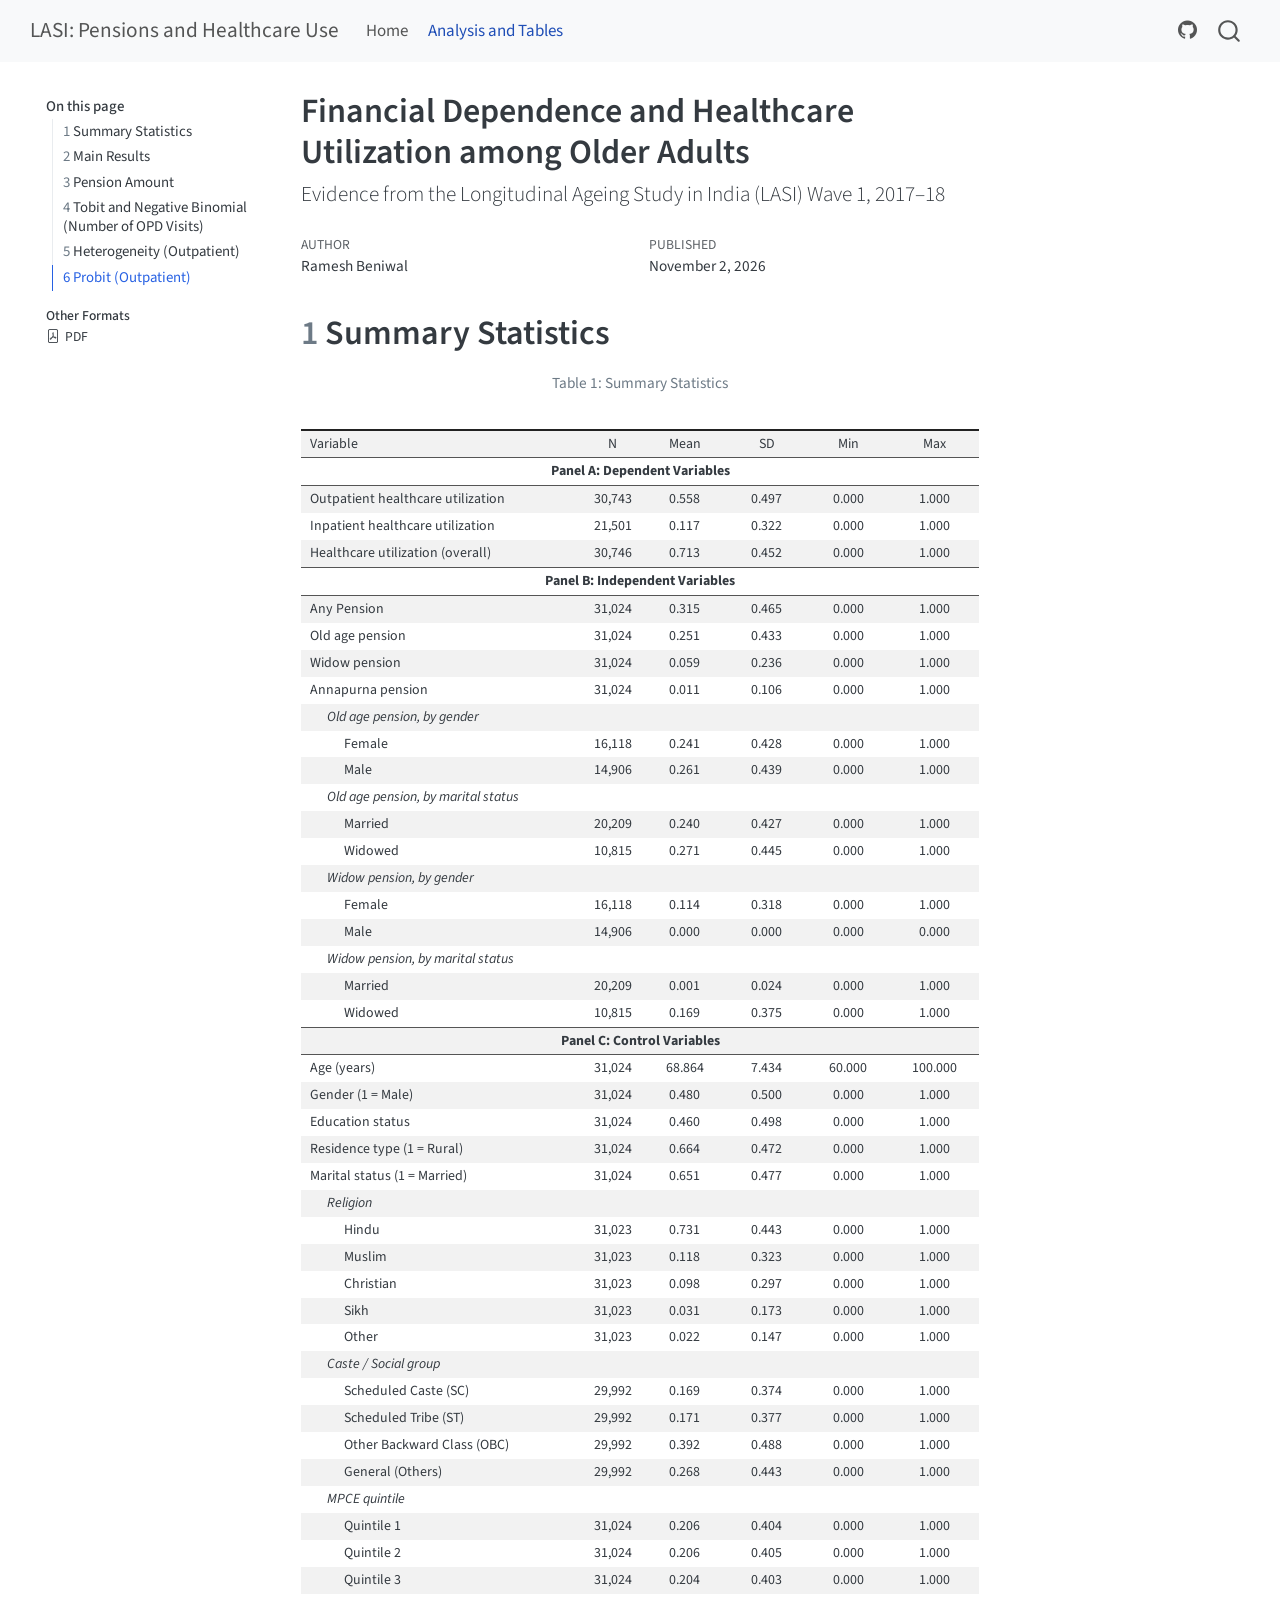
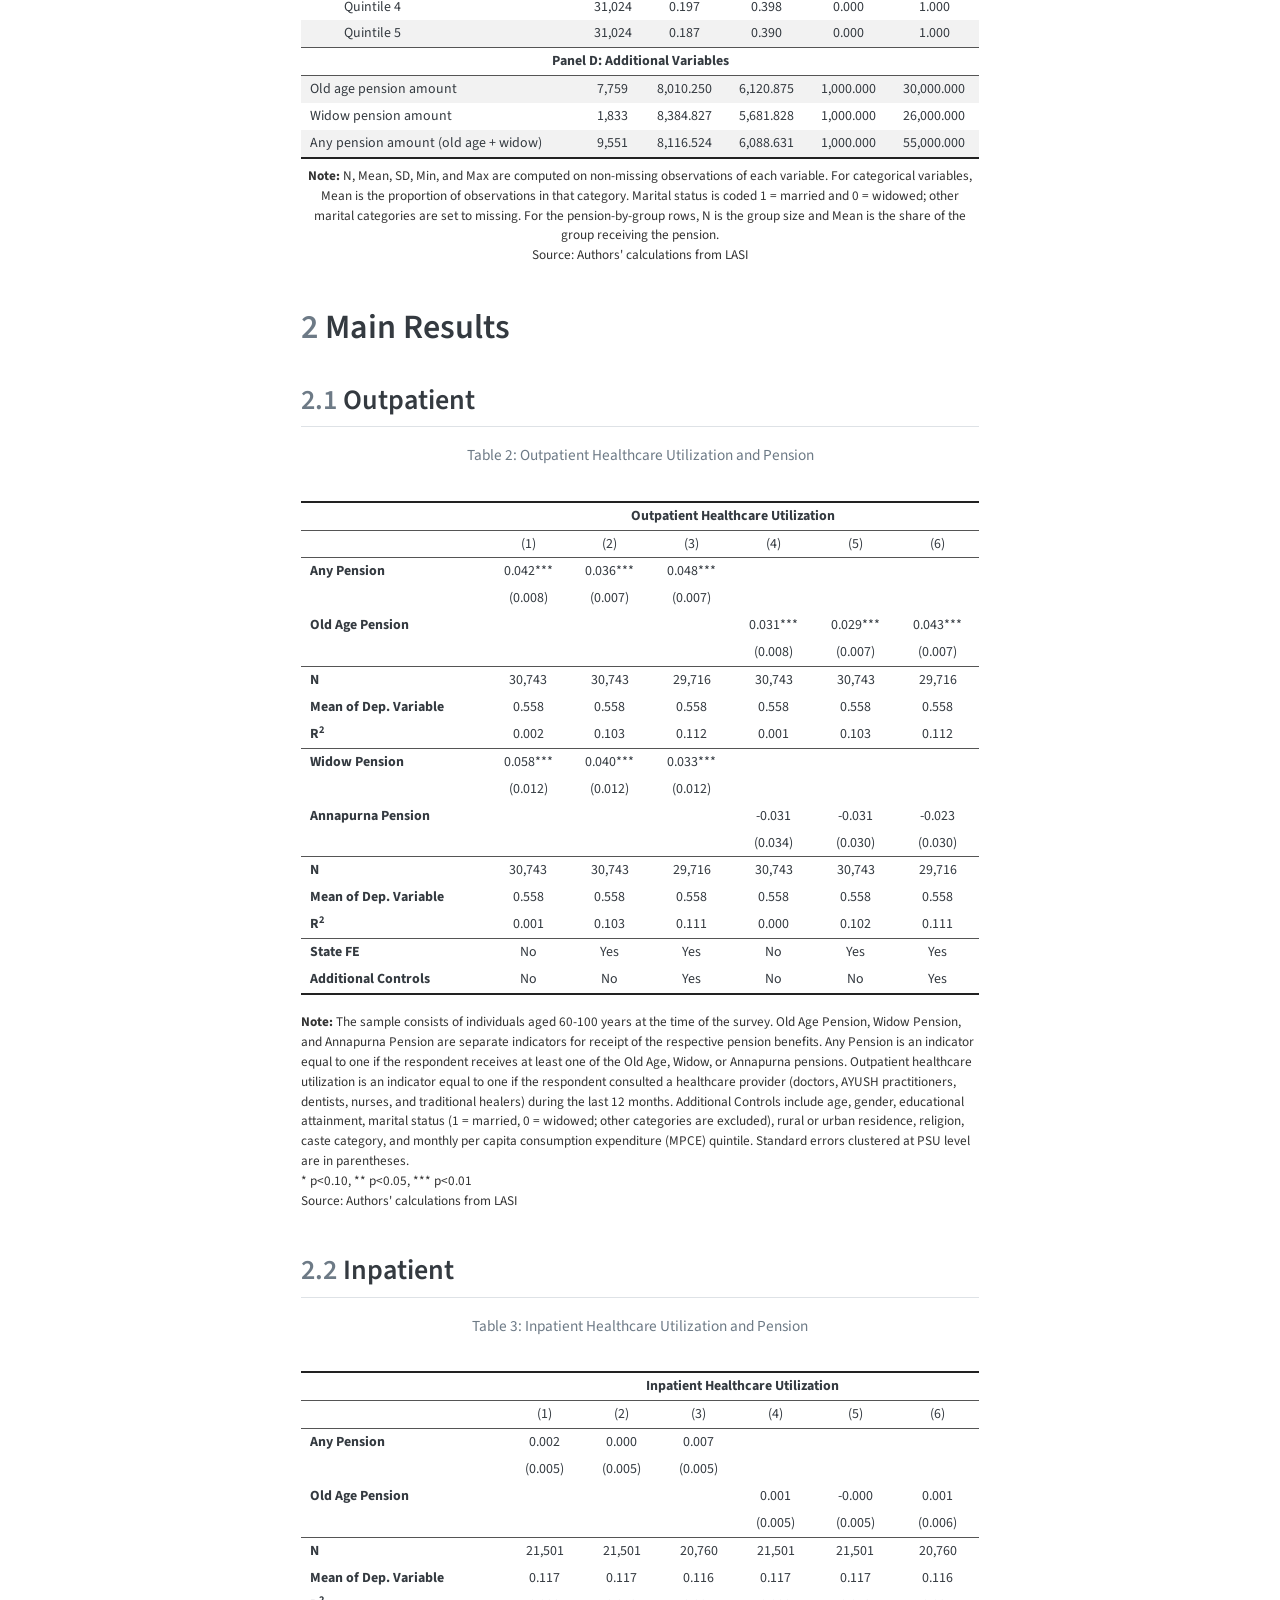
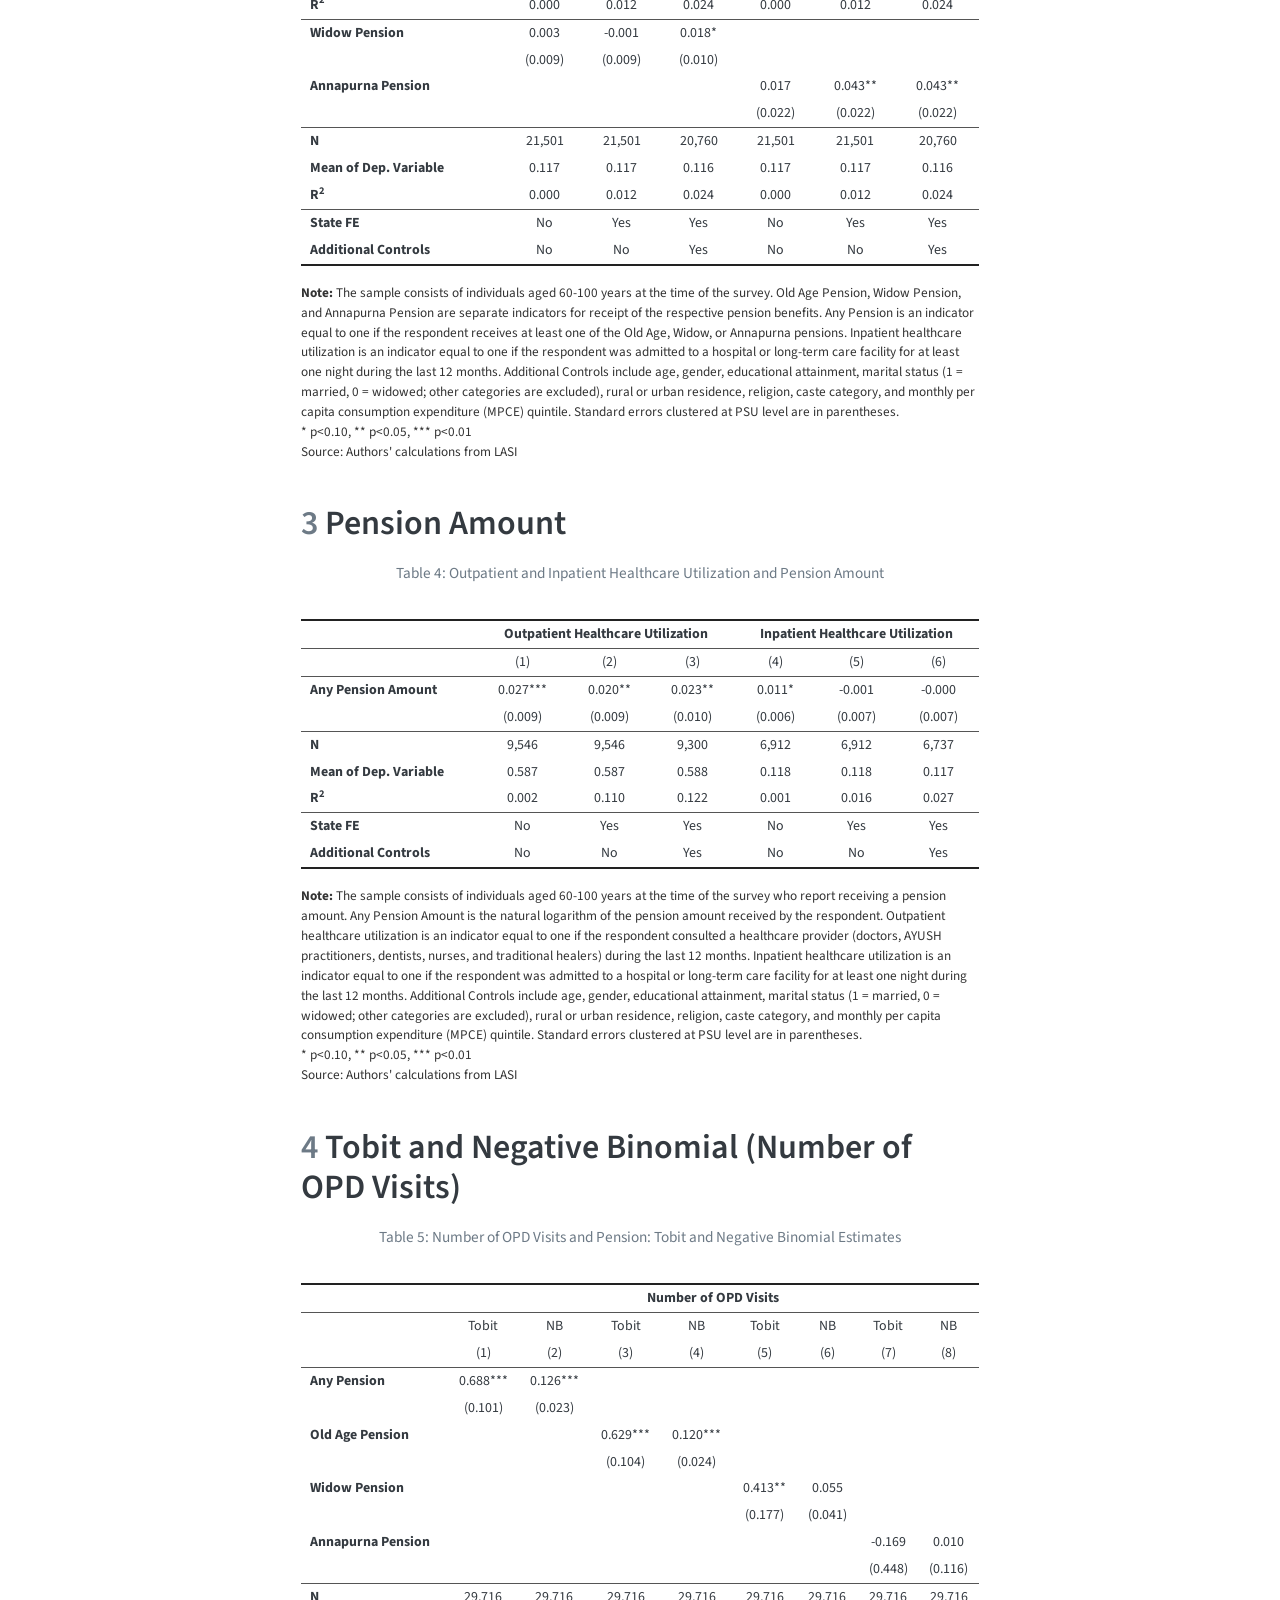
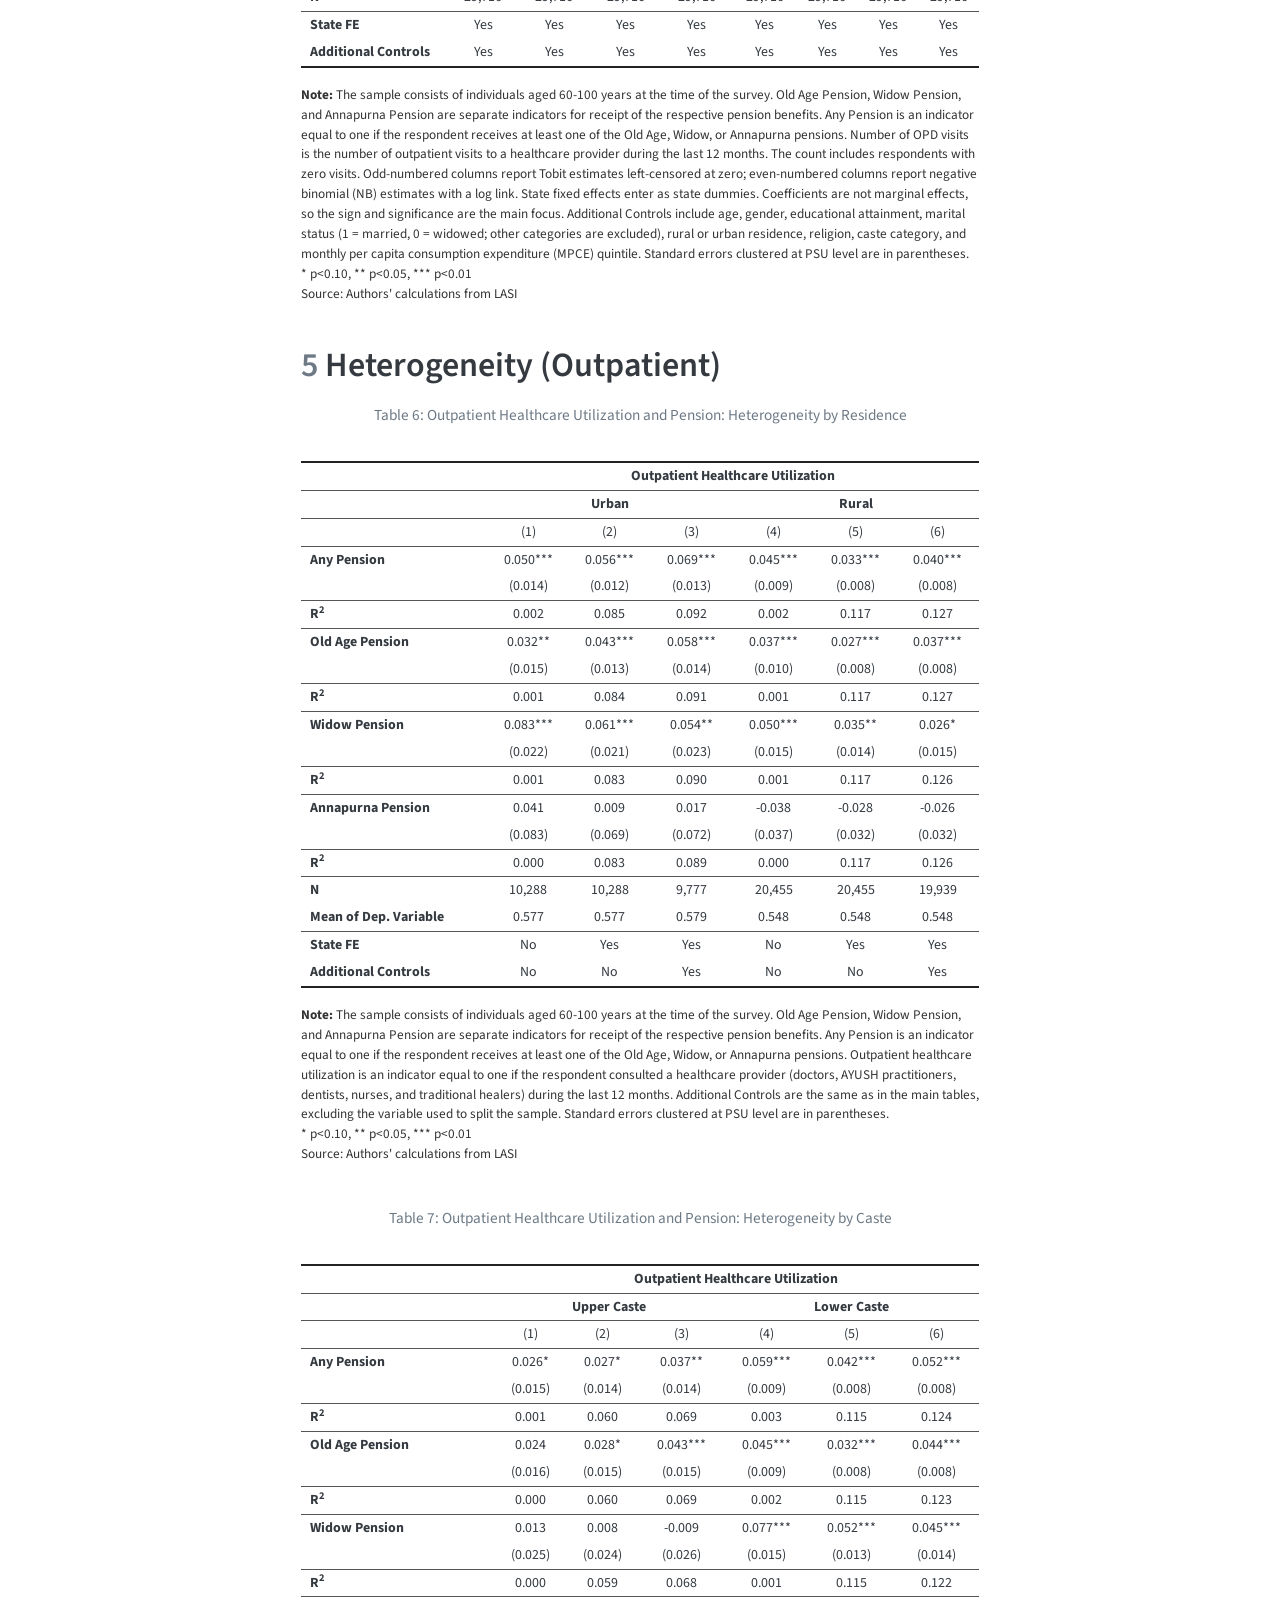
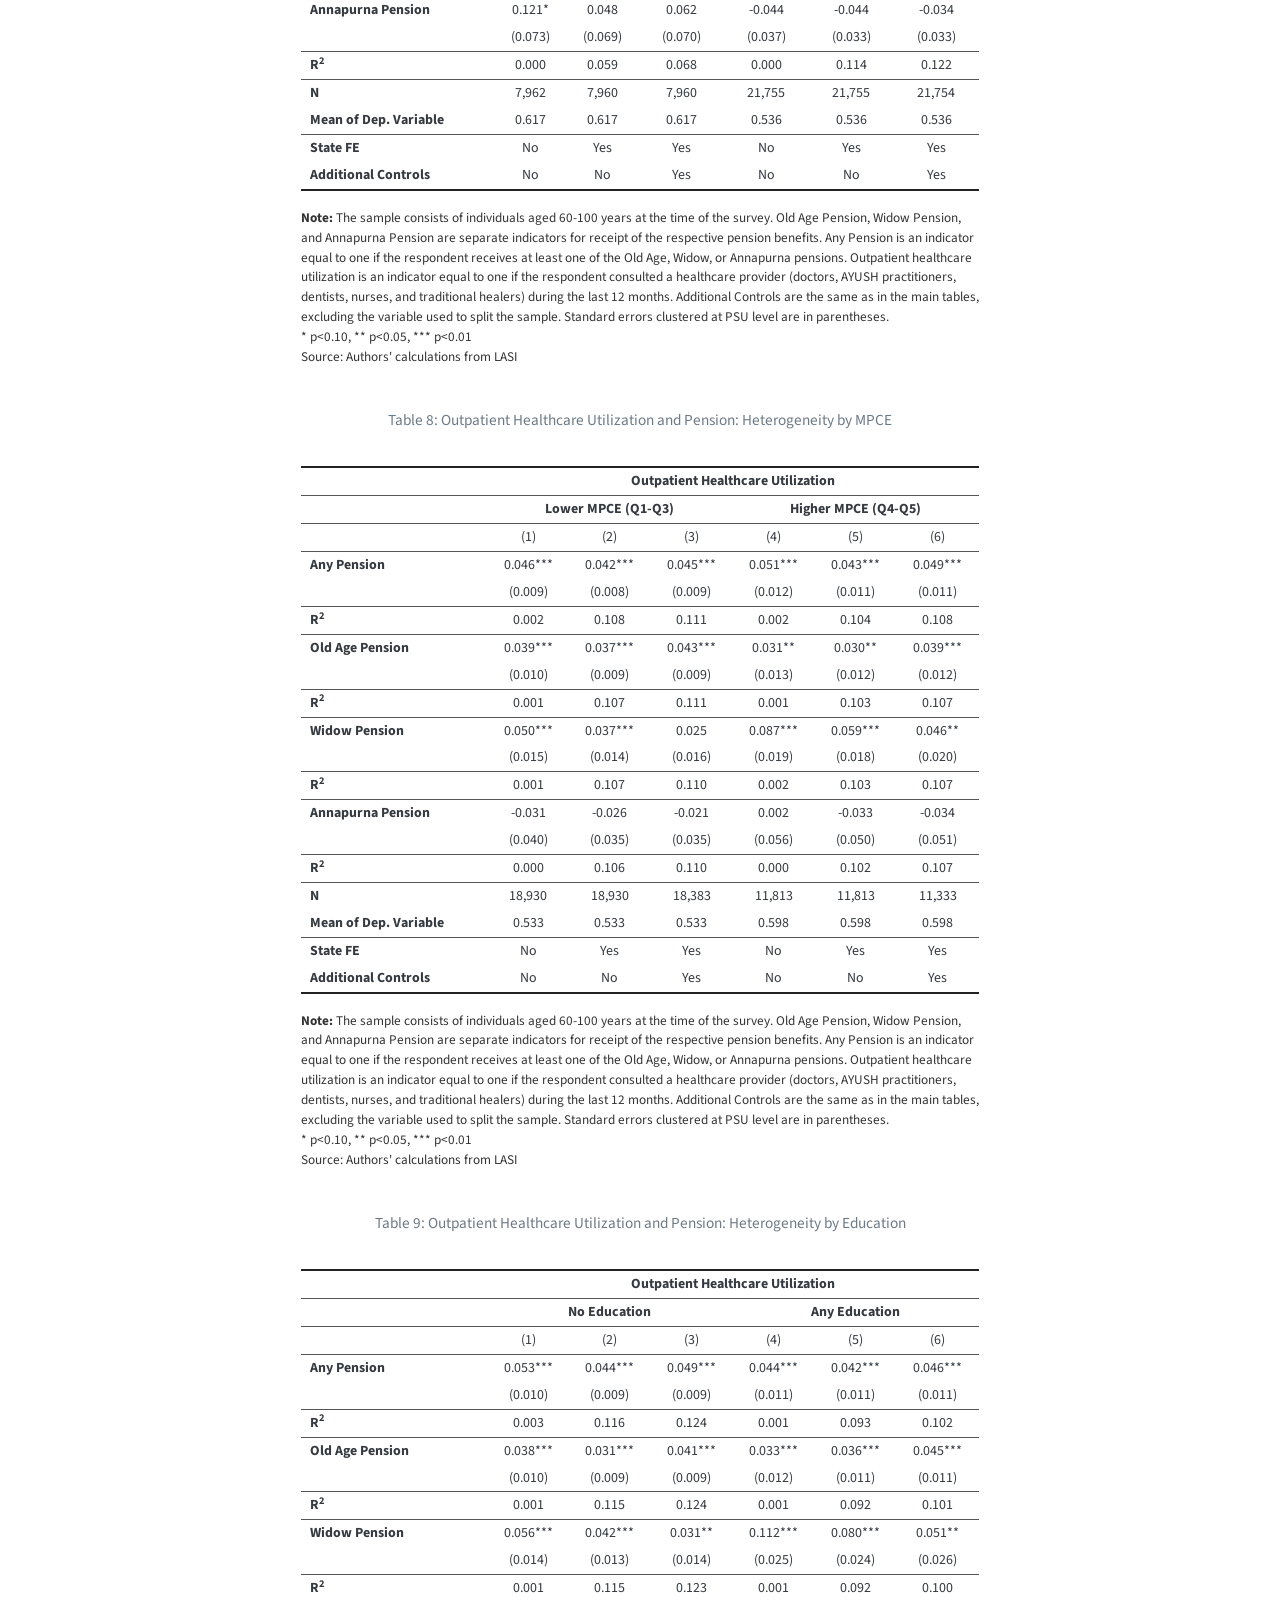
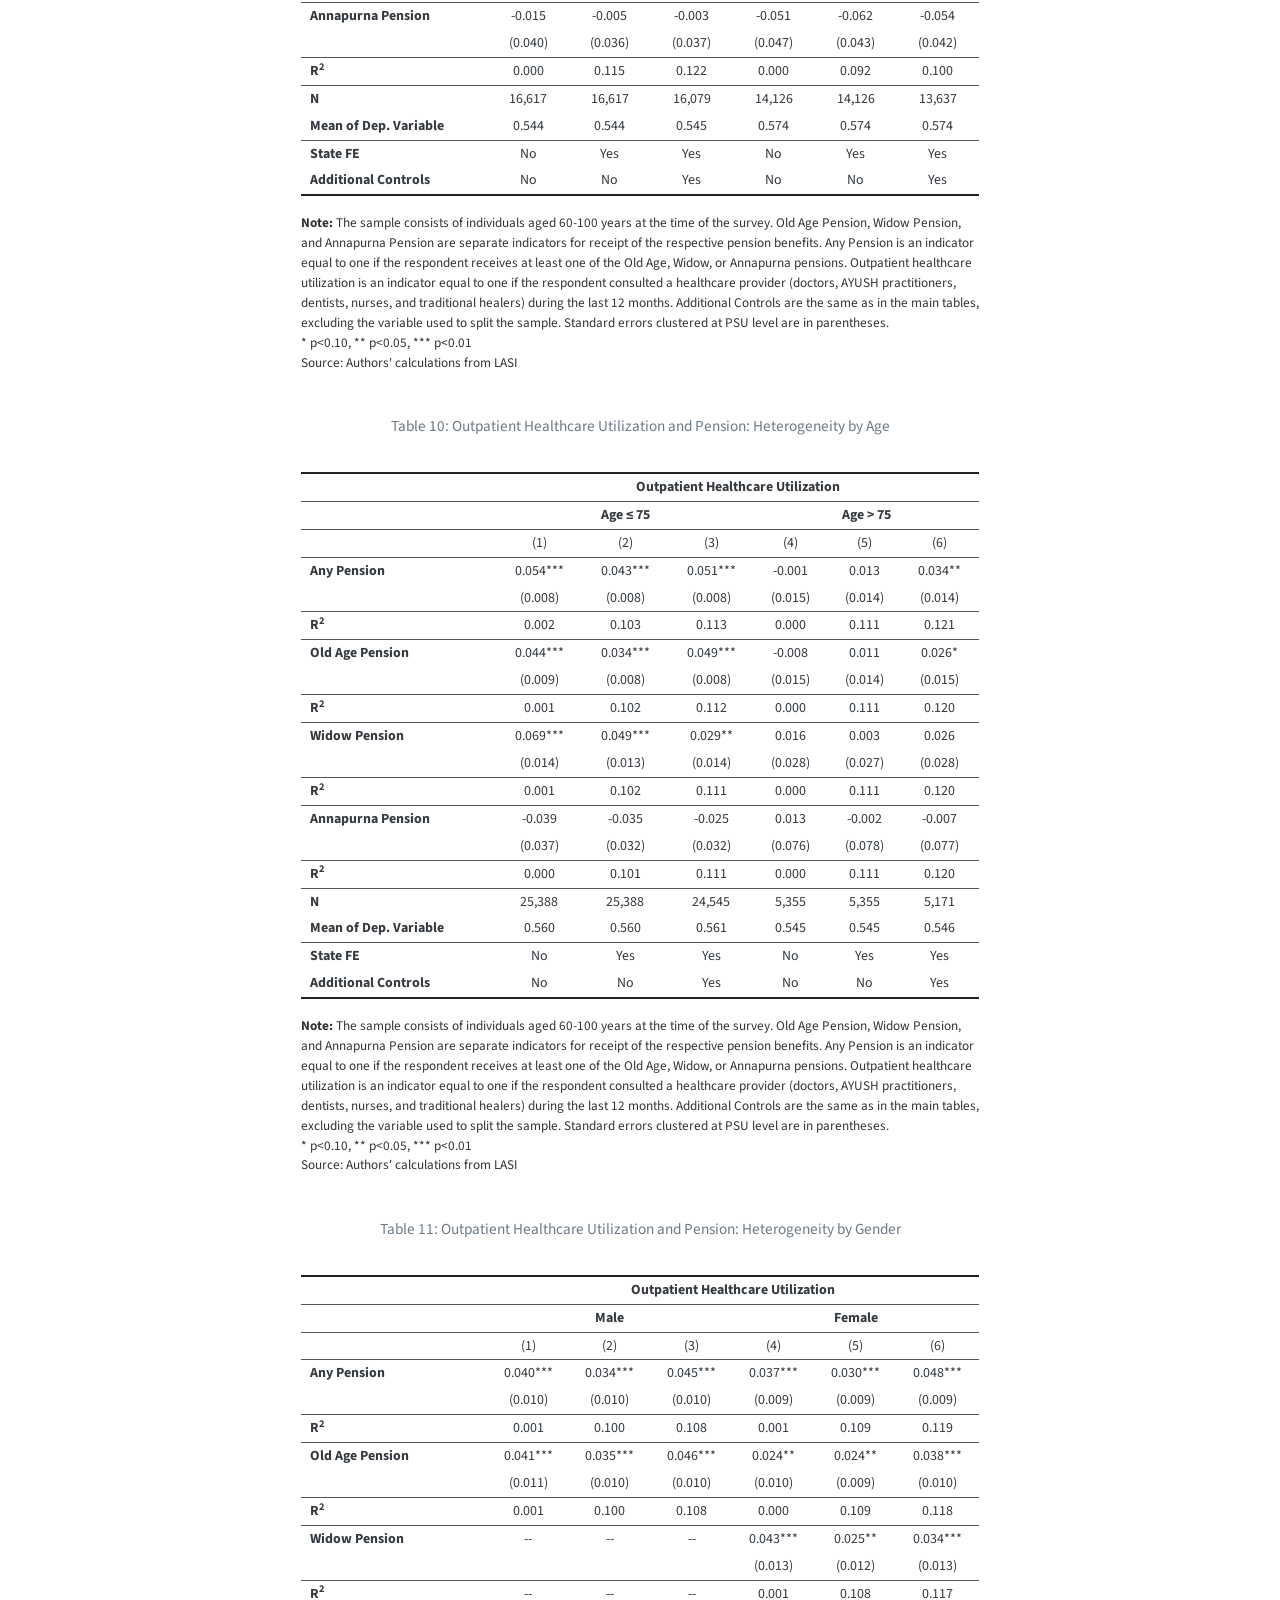
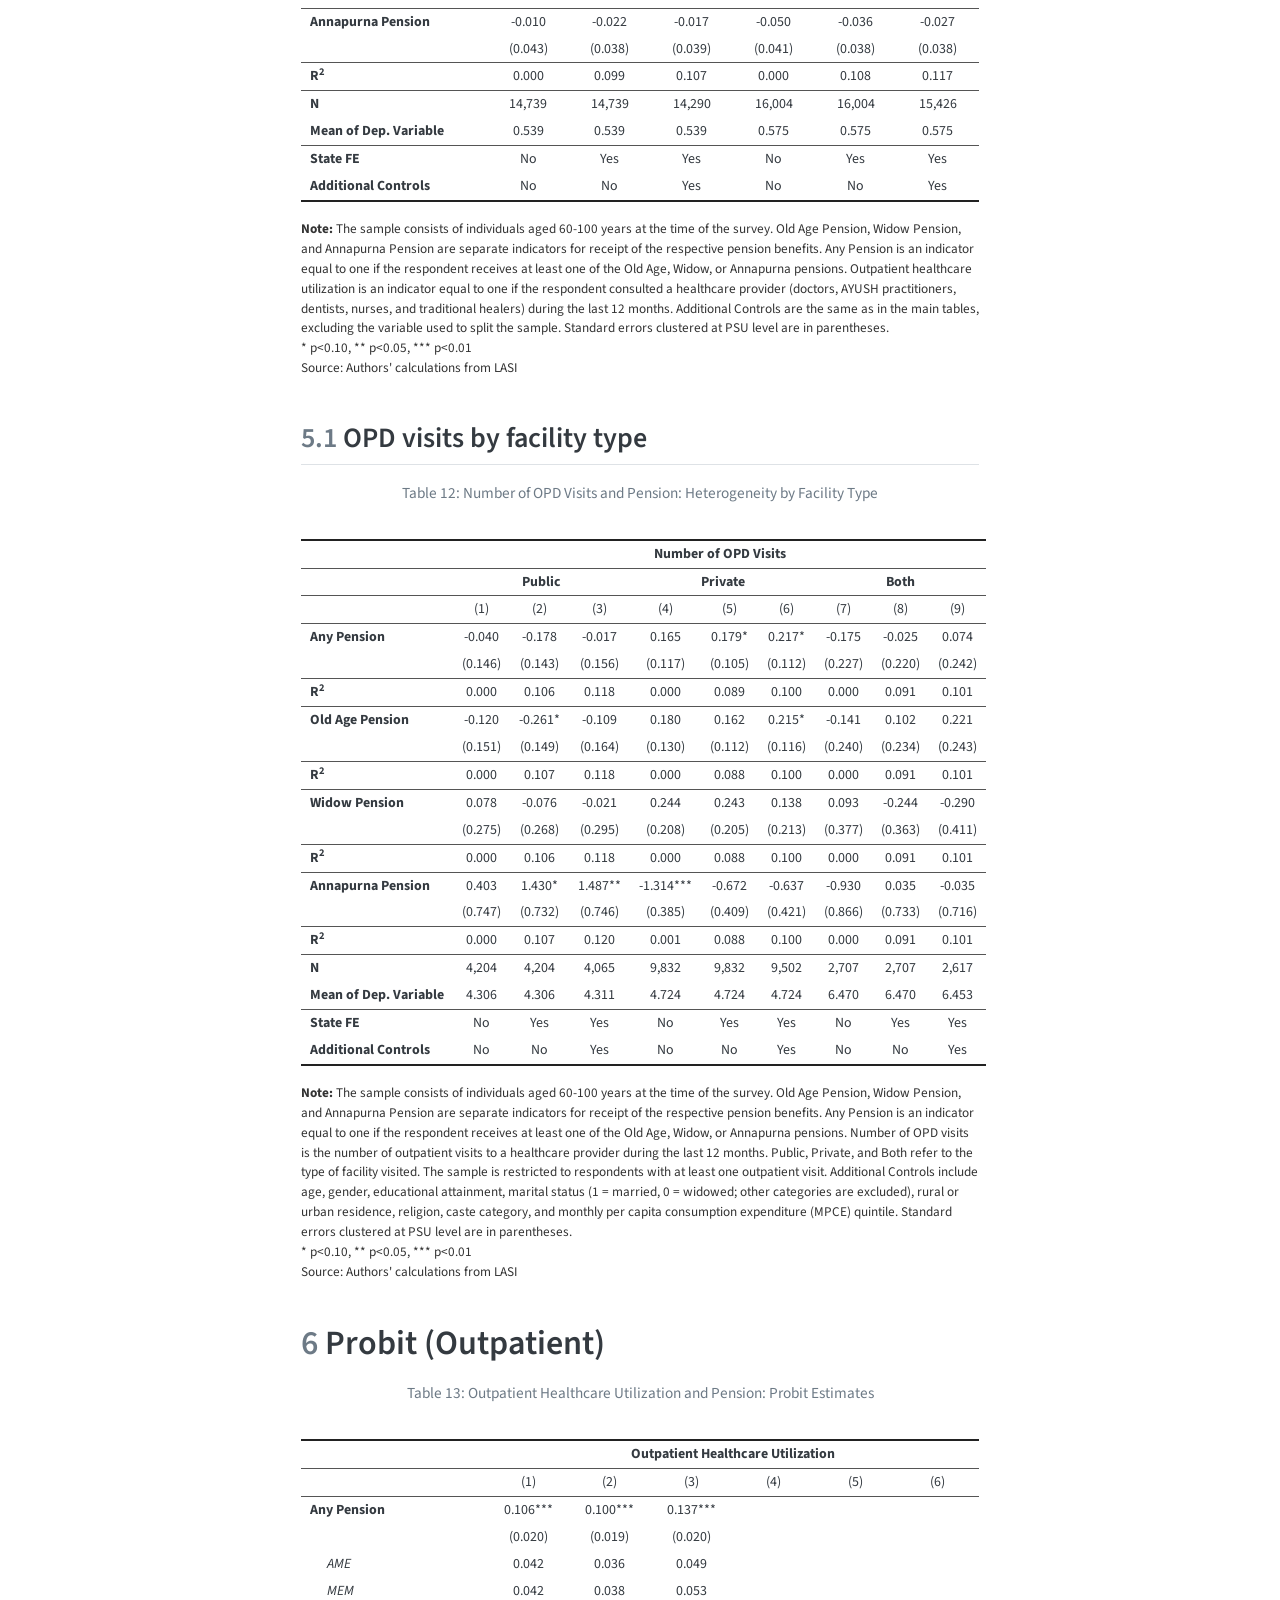
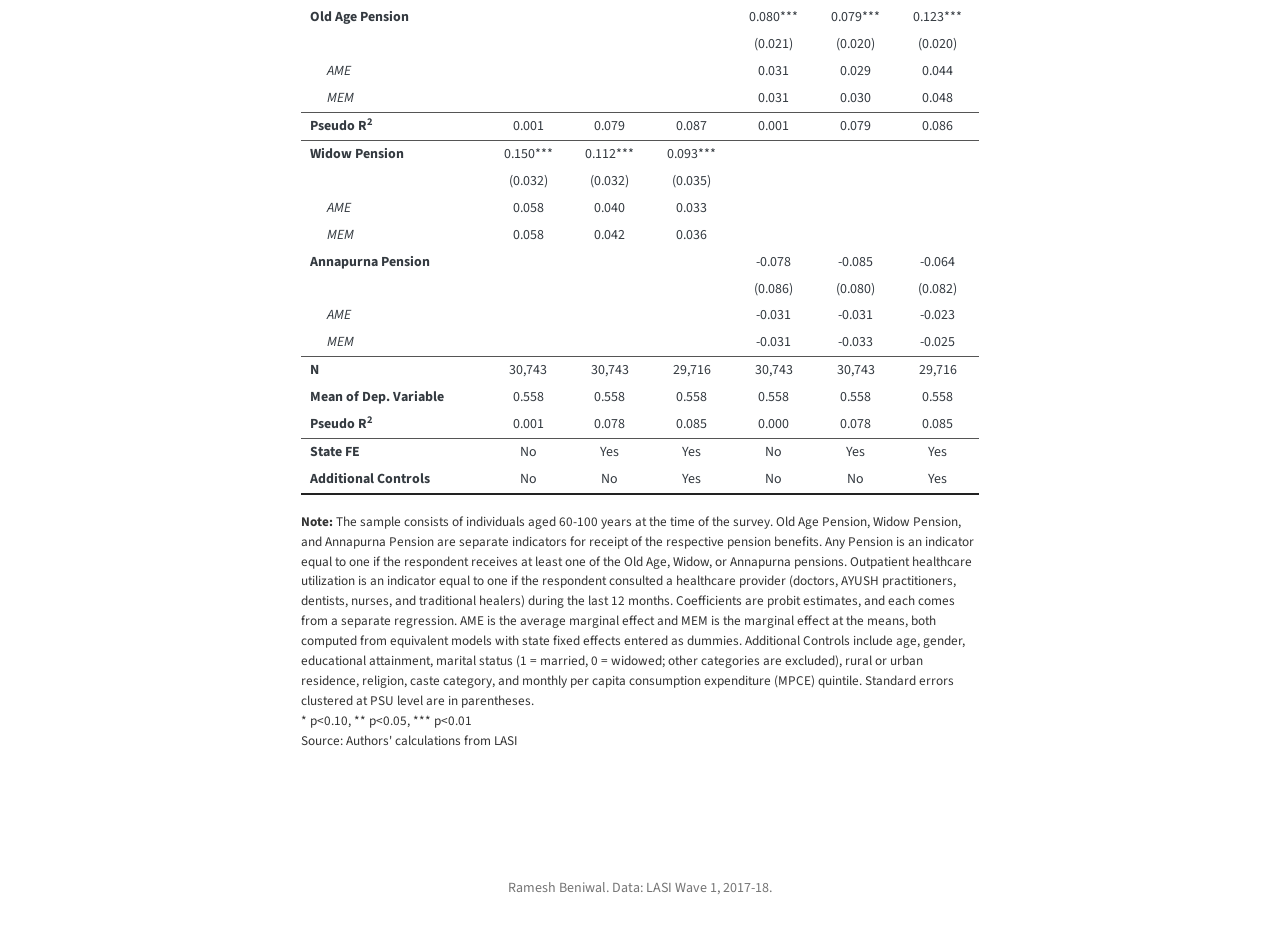
==== docs/LASI_analysis.html @ f2f9013a "new" ====
<!DOCTYPE html>
<html xmlns="http://www.w3.org/1999/xhtml" lang="en" xml:lang="en"><head>

<meta charset="utf-8">
<meta name="generator" content="quarto-1.10.18">

<meta name="viewport" content="width=device-width, initial-scale=1.0, user-scalable=yes">

<meta name="author" content="Ramesh Beniwal">
<meta name="dcterms.date" content="2026-11-02">

<title>Financial Dependence and Healthcare Utilization among Older Adults – LASI: Pensions and Healthcare Use</title>
<style>
/* Default styles provided by pandoc.
** See https://pandoc.org/MANUAL.html#variables-for-html for config info.
*/
span.smallcaps{font-variant: small-caps;}
div.columns{display: flex; gap: 1.5em;}
div.column{flex: auto;}
@media screen {
div.columns{gap: min(4vw, 1.5em);}
div.column{overflow-x: auto;}
}
div.hanging-indent{margin-left: 1.5em; text-indent: -1.5em;}
ul.task-list{list-style: none;}
ul.task-list li input[type="checkbox"] {
  width: 0.8em;
  margin: 0 0.8em 0.2em -1em; /* quarto-specific, see https://github.com/quarto-dev/quarto-cli/issues/4556 */ 
  vertical-align: middle;
}
</style>


<script src="site_libs/quarto-nav/quarto-nav.js"></script>
<script src="site_libs/quarto-nav/headroom.min.js"></script>
<script src="site_libs/clipboard/clipboard.min.js"></script>
<script src="site_libs/quarto-search/autocomplete.umd.js"></script>
<script src="site_libs/quarto-search/fuse.min.js"></script>
<script src="site_libs/quarto-search/quarto-search.js"></script>
<meta name="quarto:offset" content="./">
<script src="site_libs/quarto-html/quarto.js" type="module"></script>
<script src="site_libs/quarto-html/tabsets/tabsets.js" type="module"></script>
<script src="site_libs/quarto-html/popper.min.js"></script>
<script src="site_libs/quarto-html/tippy.umd.min.js"></script>
<script src="site_libs/quarto-html/anchor.min.js"></script>
<link href="site_libs/quarto-html/tippy.css" rel="stylesheet">
<link href="site_libs/quarto-html/quarto-syntax-highlighting-64a204ab8560d761af7679ceaba22944.css" rel="stylesheet" id="quarto-text-highlighting-styles">
<script src="site_libs/bootstrap/bootstrap.min.js"></script>
<link href="site_libs/bootstrap/bootstrap-icons.css" rel="stylesheet">
<link href="site_libs/bootstrap/bootstrap-8d0efec32895d350970ee9e4ea451cb8.min.css" rel="stylesheet" append-hash="true" id="quarto-bootstrap" data-mode="light">
<script id="quarto-search-options" type="application/json">{
  "location": "navbar",
  "copy-button": false,
  "collapse-after": 3,
  "panel-placement": "end",
  "type": "overlay",
  "limit": 50,
  "keyboard-shortcut": [
    "f",
    "/",
    "s"
  ],
  "show-item-context": false,
  "language": {
    "search-no-results-text": "No results",
    "search-matching-documents-text": "matching documents",
    "search-copy-link-title": "Copy link to search",
    "search-hide-matches-text": "Hide additional matches",
    "search-more-match-text": "more match in this document",
    "search-more-matches-text": "more matches in this document",
    "search-clear-button-title": "Clear",
    "search-text-placeholder": "",
    "search-detached-cancel-button-title": "Cancel",
    "search-submit-button-title": "Submit",
    "search-label": "Search"
  }
}</script>
<style>html{ scroll-behavior: smooth; }</style>


<link rel="stylesheet" href="styles.css">
</head>

<body class="floating nav-fixed quarto-light">

<div id="quarto-search-results"></div>
  <header id="quarto-header" class="headroom fixed-top">
    <nav class="navbar navbar-expand-lg " data-bs-theme="dark">
      <div class="navbar-container container-fluid">
      <div class="navbar-brand-container mx-auto">
    <a class="navbar-brand" href="./index.html">
    <span class="navbar-title">LASI: Pensions and Healthcare Use</span>
    </a>
  </div>
            <div id="quarto-search" class="" title="Search"></div>
          <button class="navbar-toggler" type="button" data-bs-toggle="collapse" data-bs-target="#navbarCollapse" aria-controls="navbarCollapse" role="menu" aria-expanded="false" aria-label="Toggle navigation" onclick="if (window.quartoToggleHeadroom) { window.quartoToggleHeadroom(); }">
  <span class="navbar-toggler-icon"></span>
</button>
          <div class="collapse navbar-collapse" id="navbarCollapse">
            <ul class="navbar-nav navbar-nav-scroll me-auto">
  <li class="nav-item">
    <a class="nav-link" href="./index.html"> 
<span class="menu-text">Home</span></a>
  </li>  
  <li class="nav-item">
    <a class="nav-link active" href="./LASI_analysis.html" aria-current="page"> 
<span class="menu-text">Analysis and Tables</span></a>
  </li>  
</ul>
            <ul class="navbar-nav navbar-nav-scroll ms-auto">
  <li class="nav-item compact">
    <a class="nav-link" href="https://github.com/YOUR-USERNAME/YOUR-REPOSITORY"> <i class="bi bi-github" role="img">
</i> 
<span class="menu-text"></span></a>
  </li>  
</ul>
          </div> <!-- /navcollapse -->
            <div class="quarto-navbar-tools">
</div>
      </div> <!-- /container-fluid -->
    </nav>
</header>
<!-- content -->
<div id="quarto-content" class="quarto-container page-columns page-rows-contents page-layout-article page-navbar">
<!-- sidebar -->
  <nav id="quarto-sidebar" class="sidebar collapse collapse-horizontal quarto-sidebar-collapse-item sidebar-navigation floating overflow-auto">
    <nav id="TOC" role="doc-toc" class="toc-active">
    <h2 id="toc-title">On this page</h2>
   
  <ul>
  <li><a href="#summary-statistics" id="toc-summary-statistics" class="nav-link active" data-scroll-target="#summary-statistics"><span class="header-section-number">1</span> Summary Statistics</a></li>
  <li><a href="#main-results" id="toc-main-results" class="nav-link" data-scroll-target="#main-results"><span class="header-section-number">2</span> Main Results</a>
  <ul class="collapse">
  <li><a href="#outpatient" id="toc-outpatient" class="nav-link" data-scroll-target="#outpatient"><span class="header-section-number">2.1</span> Outpatient</a></li>
  <li><a href="#inpatient" id="toc-inpatient" class="nav-link" data-scroll-target="#inpatient"><span class="header-section-number">2.2</span> Inpatient</a></li>
  </ul></li>
  <li><a href="#pension-amount" id="toc-pension-amount" class="nav-link" data-scroll-target="#pension-amount"><span class="header-section-number">3</span> Pension Amount</a></li>
  <li><a href="#tobit-and-negative-binomial-number-of-opd-visits" id="toc-tobit-and-negative-binomial-number-of-opd-visits" class="nav-link" data-scroll-target="#tobit-and-negative-binomial-number-of-opd-visits"><span class="header-section-number">4</span> Tobit and Negative Binomial (Number of OPD Visits)</a></li>
  <li><a href="#heterogeneity-outpatient" id="toc-heterogeneity-outpatient" class="nav-link" data-scroll-target="#heterogeneity-outpatient"><span class="header-section-number">5</span> Heterogeneity (Outpatient)</a>
  <ul class="collapse">
  <li><a href="#opd-visits-by-facility-type" id="toc-opd-visits-by-facility-type" class="nav-link" data-scroll-target="#opd-visits-by-facility-type"><span class="header-section-number">5.1</span> OPD visits by facility type</a></li>
  </ul></li>
  <li><a href="#probit-outpatient" id="toc-probit-outpatient" class="nav-link" data-scroll-target="#probit-outpatient"><span class="header-section-number">6</span> Probit (Outpatient)</a></li>
  </ul>
<div class="quarto-alternate-formats"><h2>Other Formats</h2><ul><li><a href="LASI_analysis.pdf"><i class="bi bi-file-pdf"></i>PDF</a></li></ul></div></nav>
</nav>
<div id="quarto-sidebar-glass" class="quarto-sidebar-collapse-item" data-bs-toggle="collapse" data-bs-target=".quarto-sidebar-collapse-item"></div>
<!-- margin-sidebar -->
    <div id="quarto-margin-sidebar" class="sidebar margin-sidebar zindex-bottom">
    </div>
<!-- main -->
<main class="content" id="quarto-document-content">

<header id="title-block-header" class="quarto-title-block default">
<div class="quarto-title">
<h1 class="title">Financial Dependence and Healthcare Utilization among Older Adults</h1>
<p class="subtitle lead">Evidence from the Longitudinal Ageing Study in India (LASI) Wave 1, 2017–18</p>
</div>



<div class="quarto-title-meta">

    <div>
    <div class="quarto-title-meta-heading">Author</div>
    <div class="quarto-title-meta-contents">
             <p>Ramesh Beniwal </p>
          </div>
  </div>
    
    <div>
    <div class="quarto-title-meta-heading">Published</div>
    <div class="quarto-title-meta-contents">
      <p class="date">November 2, 2026</p>
    </div>
  </div>
  
    
  </div>
  


</header>


<section id="summary-statistics" class="level1" data-number="1">
<h1 data-number="1"><span class="header-section-number">1</span> Summary Statistics</h1>
<div id="tbl-summary" class="cell quarto-float quarto-figure quarto-figure-center anchored">
<figure class="quarto-float quarto-float-tbl figure">
<figcaption class="quarto-float-caption-top quarto-float-caption quarto-float-tbl" id="tbl-summary-caption-0ceaefa1-69ba-4598-a22c-09a6ac19f8ca">
Table&nbsp;1: Summary Statistics
</figcaption>
<div aria-describedby="tbl-summary-caption-0ceaefa1-69ba-4598-a22c-09a6ac19f8ca">
<table id="tab:summarystats" class="lasi-table cell caption-top table table-sm table-striped small">
<tbody>
<tr class="odd">
<td class="row-label">Variable</td>
<td>N</td>
<td>Mean</td>
<td>SD</td>
<td>Min</td>
<td>Max</td>
</tr>
<tr class="rule-above even">
<td colspan="6"><strong>Panel A: Dependent Variables</strong></td>
</tr>
<tr class="rule-above odd">
<td class="row-label">Outpatient healthcare utilization</td>
<td>30,743</td>
<td>0.558</td>
<td>0.497</td>
<td>0.000</td>
<td>1.000</td>
</tr>
<tr class="even">
<td class="row-label">Inpatient healthcare utilization</td>
<td>21,501</td>
<td>0.117</td>
<td>0.322</td>
<td>0.000</td>
<td>1.000</td>
</tr>
<tr class="odd">
<td class="row-label">Healthcare utilization (overall)</td>
<td>30,746</td>
<td>0.713</td>
<td>0.452</td>
<td>0.000</td>
<td>1.000</td>
</tr>
<tr class="rule-above even">
<td colspan="6"><strong>Panel B: Independent Variables</strong></td>
</tr>
<tr class="rule-above odd">
<td class="row-label">Any Pension</td>
<td>31,024</td>
<td>0.315</td>
<td>0.465</td>
<td>0.000</td>
<td>1.000</td>
</tr>
<tr class="even">
<td class="row-label">Old age pension</td>
<td>31,024</td>
<td>0.251</td>
<td>0.433</td>
<td>0.000</td>
<td>1.000</td>
</tr>
<tr class="odd">
<td class="row-label">Widow pension</td>
<td>31,024</td>
<td>0.059</td>
<td>0.236</td>
<td>0.000</td>
<td>1.000</td>
</tr>
<tr class="even">
<td class="row-label">Annapurna pension</td>
<td>31,024</td>
<td>0.011</td>
<td>0.106</td>
<td>0.000</td>
<td>1.000</td>
</tr>
<tr class="odd">
<td class="row-label"><em>  Old age pension, by gender</em></td>
<td></td>
<td></td>
<td></td>
<td></td>
<td></td>
</tr>
<tr class="even">
<td class="row-label">    Female</td>
<td>16,118</td>
<td>0.241</td>
<td>0.428</td>
<td>0.000</td>
<td>1.000</td>
</tr>
<tr class="odd">
<td class="row-label">    Male</td>
<td>14,906</td>
<td>0.261</td>
<td>0.439</td>
<td>0.000</td>
<td>1.000</td>
</tr>
<tr class="even">
<td class="row-label"><em>  Old age pension, by marital status</em></td>
<td></td>
<td></td>
<td></td>
<td></td>
<td></td>
</tr>
<tr class="odd">
<td class="row-label">    Married</td>
<td>20,209</td>
<td>0.240</td>
<td>0.427</td>
<td>0.000</td>
<td>1.000</td>
</tr>
<tr class="even">
<td class="row-label">    Widowed</td>
<td>10,815</td>
<td>0.271</td>
<td>0.445</td>
<td>0.000</td>
<td>1.000</td>
</tr>
<tr class="odd">
<td class="row-label"><em>  Widow pension, by gender</em></td>
<td></td>
<td></td>
<td></td>
<td></td>
<td></td>
</tr>
<tr class="even">
<td class="row-label">    Female</td>
<td>16,118</td>
<td>0.114</td>
<td>0.318</td>
<td>0.000</td>
<td>1.000</td>
</tr>
<tr class="odd">
<td class="row-label">    Male</td>
<td>14,906</td>
<td>0.000</td>
<td>0.000</td>
<td>0.000</td>
<td>0.000</td>
</tr>
<tr class="even">
<td class="row-label"><em>  Widow pension, by marital status</em></td>
<td></td>
<td></td>
<td></td>
<td></td>
<td></td>
</tr>
<tr class="odd">
<td class="row-label">    Married</td>
<td>20,209</td>
<td>0.001</td>
<td>0.024</td>
<td>0.000</td>
<td>1.000</td>
</tr>
<tr class="even">
<td class="row-label">    Widowed</td>
<td>10,815</td>
<td>0.169</td>
<td>0.375</td>
<td>0.000</td>
<td>1.000</td>
</tr>
<tr class="rule-above odd">
<td colspan="6"><strong>Panel C: Control Variables</strong></td>
</tr>
<tr class="rule-above even">
<td class="row-label">Age (years)</td>
<td>31,024</td>
<td>68.864</td>
<td>7.434</td>
<td>60.000</td>
<td>100.000</td>
</tr>
<tr class="odd">
<td class="row-label">Gender (1 = Male)</td>
<td>31,024</td>
<td>0.480</td>
<td>0.500</td>
<td>0.000</td>
<td>1.000</td>
</tr>
<tr class="even">
<td class="row-label">Education status</td>
<td>31,024</td>
<td>0.460</td>
<td>0.498</td>
<td>0.000</td>
<td>1.000</td>
</tr>
<tr class="odd">
<td class="row-label">Residence type (1 = Rural)</td>
<td>31,024</td>
<td>0.664</td>
<td>0.472</td>
<td>0.000</td>
<td>1.000</td>
</tr>
<tr class="even">
<td class="row-label">Marital status (1 = Married)</td>
<td>31,024</td>
<td>0.651</td>
<td>0.477</td>
<td>0.000</td>
<td>1.000</td>
</tr>
<tr class="odd">
<td class="row-label"><em>  Religion</em></td>
<td></td>
<td></td>
<td></td>
<td></td>
<td></td>
</tr>
<tr class="even">
<td class="row-label">    Hindu</td>
<td>31,023</td>
<td>0.731</td>
<td>0.443</td>
<td>0.000</td>
<td>1.000</td>
</tr>
<tr class="odd">
<td class="row-label">    Muslim</td>
<td>31,023</td>
<td>0.118</td>
<td>0.323</td>
<td>0.000</td>
<td>1.000</td>
</tr>
<tr class="even">
<td class="row-label">    Christian</td>
<td>31,023</td>
<td>0.098</td>
<td>0.297</td>
<td>0.000</td>
<td>1.000</td>
</tr>
<tr class="odd">
<td class="row-label">    Sikh</td>
<td>31,023</td>
<td>0.031</td>
<td>0.173</td>
<td>0.000</td>
<td>1.000</td>
</tr>
<tr class="even">
<td class="row-label">    Other</td>
<td>31,023</td>
<td>0.022</td>
<td>0.147</td>
<td>0.000</td>
<td>1.000</td>
</tr>
<tr class="odd">
<td class="row-label"><em>  Caste / Social group</em></td>
<td></td>
<td></td>
<td></td>
<td></td>
<td></td>
</tr>
<tr class="even">
<td class="row-label">    Scheduled Caste (SC)</td>
<td>29,992</td>
<td>0.169</td>
<td>0.374</td>
<td>0.000</td>
<td>1.000</td>
</tr>
<tr class="odd">
<td class="row-label">    Scheduled Tribe (ST)</td>
<td>29,992</td>
<td>0.171</td>
<td>0.377</td>
<td>0.000</td>
<td>1.000</td>
</tr>
<tr class="even">
<td class="row-label">    Other Backward Class (OBC)</td>
<td>29,992</td>
<td>0.392</td>
<td>0.488</td>
<td>0.000</td>
<td>1.000</td>
</tr>
<tr class="odd">
<td class="row-label">    General (Others)</td>
<td>29,992</td>
<td>0.268</td>
<td>0.443</td>
<td>0.000</td>
<td>1.000</td>
</tr>
<tr class="even">
<td class="row-label"><em>  MPCE quintile</em></td>
<td></td>
<td></td>
<td></td>
<td></td>
<td></td>
</tr>
<tr class="odd">
<td class="row-label">    Quintile 1</td>
<td>31,024</td>
<td>0.206</td>
<td>0.404</td>
<td>0.000</td>
<td>1.000</td>
</tr>
<tr class="even">
<td class="row-label">    Quintile 2</td>
<td>31,024</td>
<td>0.206</td>
<td>0.405</td>
<td>0.000</td>
<td>1.000</td>
</tr>
<tr class="odd">
<td class="row-label">    Quintile 3</td>
<td>31,024</td>
<td>0.204</td>
<td>0.403</td>
<td>0.000</td>
<td>1.000</td>
</tr>
<tr class="even">
<td class="row-label">    Quintile 4</td>
<td>31,024</td>
<td>0.197</td>
<td>0.398</td>
<td>0.000</td>
<td>1.000</td>
</tr>
<tr class="odd">
<td class="row-label">    Quintile 5</td>
<td>31,024</td>
<td>0.187</td>
<td>0.390</td>
<td>0.000</td>
<td>1.000</td>
</tr>
<tr class="rule-above even">
<td colspan="6"><strong>Panel D: Additional Variables</strong></td>
</tr>
<tr class="rule-above odd">
<td class="row-label">Old age pension amount</td>
<td>7,759</td>
<td>8,010.250</td>
<td>6,120.875</td>
<td>1,000.000</td>
<td>30,000.000</td>
</tr>
<tr class="even">
<td class="row-label">Widow pension amount</td>
<td>1,833</td>
<td>8,384.827</td>
<td>5,681.828</td>
<td>1,000.000</td>
<td>26,000.000</td>
</tr>
<tr class="odd">
<td class="row-label">Any pension amount (old age + widow)</td>
<td>9,551</td>
<td>8,116.524</td>
<td>6,088.631</td>
<td>1,000.000</td>
<td>55,000.000</td>
</tr>
</tbody>
</table>
<div class="table-note"><b>Note:</b> N, Mean, SD, Min, and Max are computed on non-missing observations of each variable. For categorical variables, Mean is the proportion of observations in that category. Marital status is coded 1 = married and 0 = widowed; other marital categories are set to missing. For the pension-by-group rows, N is the group size and Mean is the share of the group receiving the pension.<br>Source: Authors' calculations from LASI</div>
</div>
</figure>
</div>
</section>
<section id="main-results" class="level1" data-number="2">
<h1 data-number="2"><span class="header-section-number">2</span> Main Results</h1>
<section id="outpatient" class="level2" data-number="2.1">
<h2 data-number="2.1" class="anchored" data-anchor-id="outpatient"><span class="header-section-number">2.1</span> Outpatient</h2>
<div id="tab:outpatient" class="lasi-table quarto-float quarto-figure quarto-figure-center anchored" data-quarto-postprocess="true">
<figure class="quarto-float quarto-float-tbl figure">
<figcaption class="quarto-float-caption-top quarto-float-caption quarto-float-tbl" id="tab:outpatient-caption-0ceaefa1-69ba-4598-a22c-09a6ac19f8ca">
Table&nbsp;2: Outpatient Healthcare Utilization and Pension
</figcaption>
<div aria-describedby="tab:outpatient-caption-0ceaefa1-69ba-4598-a22c-09a6ac19f8ca">
<table id="tab:outpatient" class="lasi-table caption-top table">
<tbody>
<tr class="odd">
<td class="row-label"></td>
<td colspan="6"><strong>Outpatient Healthcare Utilization</strong></td>
</tr>
<tr class="rule-above even">
<td class="row-label"></td>
<td>(1)</td>
<td>(2)</td>
<td>(3)</td>
<td>(4)</td>
<td>(5)</td>
<td>(6)</td>
</tr>
<tr class="rule-above odd">
<td class="row-label"><strong>Any Pension</strong></td>
<td>0.042***</td>
<td>0.036***</td>
<td>0.048***</td>
<td></td>
<td></td>
<td></td>
</tr>
<tr class="even">
<td class="row-label"></td>
<td>(0.008)</td>
<td>(0.007)</td>
<td>(0.007)</td>
<td></td>
<td></td>
<td></td>
</tr>
<tr class="odd">
<td class="row-label"><strong>Old Age Pension</strong></td>
<td></td>
<td></td>
<td></td>
<td>0.031***</td>
<td>0.029***</td>
<td>0.043***</td>
</tr>
<tr class="even">
<td class="row-label"></td>
<td></td>
<td></td>
<td></td>
<td>(0.008)</td>
<td>(0.007)</td>
<td>(0.007)</td>
</tr>
<tr class="rule-above odd">
<td class="row-label"><strong>N</strong></td>
<td>30,743</td>
<td>30,743</td>
<td>29,716</td>
<td>30,743</td>
<td>30,743</td>
<td>29,716</td>
</tr>
<tr class="even">
<td class="row-label"><strong>Mean of Dep. Variable</strong></td>
<td>0.558</td>
<td>0.558</td>
<td>0.558</td>
<td>0.558</td>
<td>0.558</td>
<td>0.558</td>
</tr>
<tr class="odd">
<td class="row-label"><strong>R<sup>2</sup></strong></td>
<td>0.002</td>
<td>0.103</td>
<td>0.112</td>
<td>0.001</td>
<td>0.103</td>
<td>0.112</td>
</tr>
<tr class="rule-above even">
<td class="row-label"><strong>Widow Pension</strong></td>
<td>0.058***</td>
<td>0.040***</td>
<td>0.033***</td>
<td></td>
<td></td>
<td></td>
</tr>
<tr class="odd">
<td class="row-label"></td>
<td>(0.012)</td>
<td>(0.012)</td>
<td>(0.012)</td>
<td></td>
<td></td>
<td></td>
</tr>
<tr class="even">
<td class="row-label"><strong>Annapurna Pension</strong></td>
<td></td>
<td></td>
<td></td>
<td>-0.031</td>
<td>-0.031</td>
<td>-0.023</td>
</tr>
<tr class="odd">
<td class="row-label"></td>
<td></td>
<td></td>
<td></td>
<td>(0.034)</td>
<td>(0.030)</td>
<td>(0.030)</td>
</tr>
<tr class="rule-above even">
<td class="row-label"><strong>N</strong></td>
<td>30,743</td>
<td>30,743</td>
<td>29,716</td>
<td>30,743</td>
<td>30,743</td>
<td>29,716</td>
</tr>
<tr class="odd">
<td class="row-label"><strong>Mean of Dep. Variable</strong></td>
<td>0.558</td>
<td>0.558</td>
<td>0.558</td>
<td>0.558</td>
<td>0.558</td>
<td>0.558</td>
</tr>
<tr class="even">
<td class="row-label"><strong>R<sup>2</sup></strong></td>
<td>0.001</td>
<td>0.103</td>
<td>0.111</td>
<td>0.000</td>
<td>0.102</td>
<td>0.111</td>
</tr>
<tr class="rule-above odd">
<td class="row-label"><strong>State FE</strong></td>
<td>No</td>
<td>Yes</td>
<td>Yes</td>
<td>No</td>
<td>Yes</td>
<td>Yes</td>
</tr>
<tr class="even">
<td class="row-label"><strong>Additional Controls</strong></td>
<td>No</td>
<td>No</td>
<td>Yes</td>
<td>No</td>
<td>No</td>
<td>Yes</td>
</tr>
</tbody>
</table>
</div>
</figure>
</div>
<div class="table-note"><b>Note:</b> The sample consists of individuals aged 60-100 years at the time of the survey. Old Age Pension, Widow Pension, and Annapurna Pension are separate indicators for receipt of the respective pension benefits. Any Pension is an indicator equal to one if the respondent receives at least one of the Old Age, Widow, or Annapurna pensions. Outpatient healthcare utilization is an indicator equal to one if the respondent consulted a healthcare provider (doctors, AYUSH practitioners, dentists, nurses, and traditional healers) during the last 12 months. Additional Controls include age, gender, educational attainment, marital status (1 = married, 0 = widowed; other categories are excluded), rural or urban residence, religion, caste category, and monthly per capita consumption expenditure (MPCE) quintile. Standard errors clustered at PSU level are in parentheses.<br>* p&lt;0.10, ** p&lt;0.05, *** p&lt;0.01<br>Source: Authors' calculations from LASI</div>
</section>
<section id="inpatient" class="level2" data-number="2.2">
<h2 data-number="2.2" class="anchored" data-anchor-id="inpatient"><span class="header-section-number">2.2</span> Inpatient</h2>
<div id="tab:inpatient" class="lasi-table quarto-float quarto-figure quarto-figure-center anchored" data-quarto-postprocess="true">
<figure class="quarto-float quarto-float-tbl figure">
<figcaption class="quarto-float-caption-top quarto-float-caption quarto-float-tbl" id="tab:inpatient-caption-0ceaefa1-69ba-4598-a22c-09a6ac19f8ca">
Table&nbsp;3: Inpatient Healthcare Utilization and Pension
</figcaption>
<div aria-describedby="tab:inpatient-caption-0ceaefa1-69ba-4598-a22c-09a6ac19f8ca">
<table id="tab:inpatient" class="lasi-table caption-top table">
<tbody>
<tr class="odd">
<td class="row-label"></td>
<td colspan="6"><strong>Inpatient Healthcare Utilization</strong></td>
</tr>
<tr class="rule-above even">
<td class="row-label"></td>
<td>(1)</td>
<td>(2)</td>
<td>(3)</td>
<td>(4)</td>
<td>(5)</td>
<td>(6)</td>
</tr>
<tr class="rule-above odd">
<td class="row-label"><strong>Any Pension</strong></td>
<td>0.002</td>
<td>0.000</td>
<td>0.007</td>
<td></td>
<td></td>
<td></td>
</tr>
<tr class="even">
<td class="row-label"></td>
<td>(0.005)</td>
<td>(0.005)</td>
<td>(0.005)</td>
<td></td>
<td></td>
<td></td>
</tr>
<tr class="odd">
<td class="row-label"><strong>Old Age Pension</strong></td>
<td></td>
<td></td>
<td></td>
<td>0.001</td>
<td>-0.000</td>
<td>0.001</td>
</tr>
<tr class="even">
<td class="row-label"></td>
<td></td>
<td></td>
<td></td>
<td>(0.005)</td>
<td>(0.005)</td>
<td>(0.006)</td>
</tr>
<tr class="rule-above odd">
<td class="row-label"><strong>N</strong></td>
<td>21,501</td>
<td>21,501</td>
<td>20,760</td>
<td>21,501</td>
<td>21,501</td>
<td>20,760</td>
</tr>
<tr class="even">
<td class="row-label"><strong>Mean of Dep. Variable</strong></td>
<td>0.117</td>
<td>0.117</td>
<td>0.116</td>
<td>0.117</td>
<td>0.117</td>
<td>0.116</td>
</tr>
<tr class="odd">
<td class="row-label"><strong>R<sup>2</sup></strong></td>
<td>0.000</td>
<td>0.012</td>
<td>0.024</td>
<td>0.000</td>
<td>0.012</td>
<td>0.024</td>
</tr>
<tr class="rule-above even">
<td class="row-label"><strong>Widow Pension</strong></td>
<td>0.003</td>
<td>-0.001</td>
<td>0.018*</td>
<td></td>
<td></td>
<td></td>
</tr>
<tr class="odd">
<td class="row-label"></td>
<td>(0.009)</td>
<td>(0.009)</td>
<td>(0.010)</td>
<td></td>
<td></td>
<td></td>
</tr>
<tr class="even">
<td class="row-label"><strong>Annapurna Pension</strong></td>
<td></td>
<td></td>
<td></td>
<td>0.017</td>
<td>0.043**</td>
<td>0.043**</td>
</tr>
<tr class="odd">
<td class="row-label"></td>
<td></td>
<td></td>
<td></td>
<td>(0.022)</td>
<td>(0.022)</td>
<td>(0.022)</td>
</tr>
<tr class="rule-above even">
<td class="row-label"><strong>N</strong></td>
<td>21,501</td>
<td>21,501</td>
<td>20,760</td>
<td>21,501</td>
<td>21,501</td>
<td>20,760</td>
</tr>
<tr class="odd">
<td class="row-label"><strong>Mean of Dep. Variable</strong></td>
<td>0.117</td>
<td>0.117</td>
<td>0.116</td>
<td>0.117</td>
<td>0.117</td>
<td>0.116</td>
</tr>
<tr class="even">
<td class="row-label"><strong>R<sup>2</sup></strong></td>
<td>0.000</td>
<td>0.012</td>
<td>0.024</td>
<td>0.000</td>
<td>0.012</td>
<td>0.024</td>
</tr>
<tr class="rule-above odd">
<td class="row-label"><strong>State FE</strong></td>
<td>No</td>
<td>Yes</td>
<td>Yes</td>
<td>No</td>
<td>Yes</td>
<td>Yes</td>
</tr>
<tr class="even">
<td class="row-label"><strong>Additional Controls</strong></td>
<td>No</td>
<td>No</td>
<td>Yes</td>
<td>No</td>
<td>No</td>
<td>Yes</td>
</tr>
</tbody>
</table>
</div>
</figure>
</div>
<div class="table-note"><b>Note:</b> The sample consists of individuals aged 60-100 years at the time of the survey. Old Age Pension, Widow Pension, and Annapurna Pension are separate indicators for receipt of the respective pension benefits. Any Pension is an indicator equal to one if the respondent receives at least one of the Old Age, Widow, or Annapurna pensions. Inpatient healthcare utilization is an indicator equal to one if the respondent was admitted to a hospital or long-term care facility for at least one night during the last 12 months. Additional Controls include age, gender, educational attainment, marital status (1 = married, 0 = widowed; other categories are excluded), rural or urban residence, religion, caste category, and monthly per capita consumption expenditure (MPCE) quintile. Standard errors clustered at PSU level are in parentheses.<br>* p&lt;0.10, ** p&lt;0.05, *** p&lt;0.01<br>Source: Authors' calculations from LASI</div>
</section>
</section>
<section id="pension-amount" class="level1" data-number="3">
<h1 data-number="3"><span class="header-section-number">3</span> Pension Amount</h1>
<div id="tab:pension_amount_out_inp" class="lasi-table quarto-float quarto-figure quarto-figure-center anchored" data-quarto-postprocess="true">
<figure class="quarto-float quarto-float-tbl figure">
<figcaption class="quarto-float-caption-top quarto-float-caption quarto-float-tbl" id="tab:pension_amount_out_inp-caption-0ceaefa1-69ba-4598-a22c-09a6ac19f8ca">
Table&nbsp;4: Outpatient and Inpatient Healthcare Utilization and Pension Amount
</figcaption>
<div aria-describedby="tab:pension_amount_out_inp-caption-0ceaefa1-69ba-4598-a22c-09a6ac19f8ca">
<table id="tab:pension_amount_out_inp" class="lasi-table caption-top table">
<tbody>
<tr class="odd">
<td class="row-label"></td>
<td colspan="3"><strong>Outpatient Healthcare Utilization</strong></td>
<td colspan="3"><strong>Inpatient Healthcare Utilization</strong></td>
</tr>
<tr class="rule-above even">
<td class="row-label"></td>
<td>(1)</td>
<td>(2)</td>
<td>(3)</td>
<td>(4)</td>
<td>(5)</td>
<td>(6)</td>
</tr>
<tr class="rule-above odd">
<td class="row-label"><strong>Any Pension Amount</strong></td>
<td>0.027***</td>
<td>0.020**</td>
<td>0.023**</td>
<td>0.011*</td>
<td>-0.001</td>
<td>-0.000</td>
</tr>
<tr class="even">
<td class="row-label"></td>
<td>(0.009)</td>
<td>(0.009)</td>
<td>(0.010)</td>
<td>(0.006)</td>
<td>(0.007)</td>
<td>(0.007)</td>
</tr>
<tr class="rule-above odd">
<td class="row-label"><strong>N</strong></td>
<td>9,546</td>
<td>9,546</td>
<td>9,300</td>
<td>6,912</td>
<td>6,912</td>
<td>6,737</td>
</tr>
<tr class="even">
<td class="row-label"><strong>Mean of Dep. Variable</strong></td>
<td>0.587</td>
<td>0.587</td>
<td>0.588</td>
<td>0.118</td>
<td>0.118</td>
<td>0.117</td>
</tr>
<tr class="odd">
<td class="row-label"><strong>R<sup>2</sup></strong></td>
<td>0.002</td>
<td>0.110</td>
<td>0.122</td>
<td>0.001</td>
<td>0.016</td>
<td>0.027</td>
</tr>
<tr class="rule-above even">
<td class="row-label"><strong>State FE</strong></td>
<td>No</td>
<td>Yes</td>
<td>Yes</td>
<td>No</td>
<td>Yes</td>
<td>Yes</td>
</tr>
<tr class="odd">
<td class="row-label"><strong>Additional Controls</strong></td>
<td>No</td>
<td>No</td>
<td>Yes</td>
<td>No</td>
<td>No</td>
<td>Yes</td>
</tr>
</tbody>
</table>
</div>
</figure>
</div>
<div class="table-note"><b>Note:</b> The sample consists of individuals aged 60-100 years at the time of the survey who report receiving a pension amount. Any Pension Amount is the natural logarithm of the pension amount received by the respondent. Outpatient healthcare utilization is an indicator equal to one if the respondent consulted a healthcare provider (doctors, AYUSH practitioners, dentists, nurses, and traditional healers) during the last 12 months. Inpatient healthcare utilization is an indicator equal to one if the respondent was admitted to a hospital or long-term care facility for at least one night during the last 12 months. Additional Controls include age, gender, educational attainment, marital status (1 = married, 0 = widowed; other categories are excluded), rural or urban residence, religion, caste category, and monthly per capita consumption expenditure (MPCE) quintile. Standard errors clustered at PSU level are in parentheses.<br>* p&lt;0.10, ** p&lt;0.05, *** p&lt;0.01<br>Source: Authors' calculations from LASI</div>
</section>
<section id="tobit-and-negative-binomial-number-of-opd-visits" class="level1" data-number="4">
<h1 data-number="4"><span class="header-section-number">4</span> Tobit and Negative Binomial (Number of OPD Visits)</h1>
<div id="tab:opd_tobit_nb" class="lasi-table quarto-float quarto-figure quarto-figure-center anchored" data-quarto-postprocess="true">
<figure class="quarto-float quarto-float-tbl figure">
<figcaption class="quarto-float-caption-top quarto-float-caption quarto-float-tbl" id="tab:opd_tobit_nb-caption-0ceaefa1-69ba-4598-a22c-09a6ac19f8ca">
Table&nbsp;5: Number of OPD Visits and Pension: Tobit and Negative Binomial Estimates
</figcaption>
<div aria-describedby="tab:opd_tobit_nb-caption-0ceaefa1-69ba-4598-a22c-09a6ac19f8ca">
<table id="tab:opd_tobit_nb" class="lasi-table caption-top table">
<tbody>
<tr class="odd">
<td class="row-label"></td>
<td colspan="8"><strong>Number of OPD Visits</strong></td>
</tr>
<tr class="rule-above even">
<td class="row-label"></td>
<td>Tobit</td>
<td>NB</td>
<td>Tobit</td>
<td>NB</td>
<td>Tobit</td>
<td>NB</td>
<td>Tobit</td>
<td>NB</td>
</tr>
<tr class="odd">
<td class="row-label"></td>
<td>(1)</td>
<td>(2)</td>
<td>(3)</td>
<td>(4)</td>
<td>(5)</td>
<td>(6)</td>
<td>(7)</td>
<td>(8)</td>
</tr>
<tr class="rule-above even">
<td class="row-label"><strong>Any Pension</strong></td>
<td>0.688***</td>
<td>0.126***</td>
<td></td>
<td></td>
<td></td>
<td></td>
<td></td>
<td></td>
</tr>
<tr class="odd">
<td class="row-label"></td>
<td>(0.101)</td>
<td>(0.023)</td>
<td></td>
<td></td>
<td></td>
<td></td>
<td></td>
<td></td>
</tr>
<tr class="even">
<td class="row-label"><strong>Old Age Pension</strong></td>
<td></td>
<td></td>
<td>0.629***</td>
<td>0.120***</td>
<td></td>
<td></td>
<td></td>
<td></td>
</tr>
<tr class="odd">
<td class="row-label"></td>
<td></td>
<td></td>
<td>(0.104)</td>
<td>(0.024)</td>
<td></td>
<td></td>
<td></td>
<td></td>
</tr>
<tr class="even">
<td class="row-label"><strong>Widow Pension</strong></td>
<td></td>
<td></td>
<td></td>
<td></td>
<td>0.413**</td>
<td>0.055</td>
<td></td>
<td></td>
</tr>
<tr class="odd">
<td class="row-label"></td>
<td></td>
<td></td>
<td></td>
<td></td>
<td>(0.177)</td>
<td>(0.041)</td>
<td></td>
<td></td>
</tr>
<tr class="even">
<td class="row-label"><strong>Annapurna Pension</strong></td>
<td></td>
<td></td>
<td></td>
<td></td>
<td></td>
<td></td>
<td>-0.169</td>
<td>0.010</td>
</tr>
<tr class="odd">
<td class="row-label"></td>
<td></td>
<td></td>
<td></td>
<td></td>
<td></td>
<td></td>
<td>(0.448)</td>
<td>(0.116)</td>
</tr>
<tr class="rule-above even">
<td class="row-label"><strong>N</strong></td>
<td>29,716</td>
<td>29,716</td>
<td>29,716</td>
<td>29,716</td>
<td>29,716</td>
<td>29,716</td>
<td>29,716</td>
<td>29,716</td>
</tr>
<tr class="rule-above odd">
<td class="row-label"><strong>State FE</strong></td>
<td>Yes</td>
<td>Yes</td>
<td>Yes</td>
<td>Yes</td>
<td>Yes</td>
<td>Yes</td>
<td>Yes</td>
<td>Yes</td>
</tr>
<tr class="even">
<td class="row-label"><strong>Additional Controls</strong></td>
<td>Yes</td>
<td>Yes</td>
<td>Yes</td>
<td>Yes</td>
<td>Yes</td>
<td>Yes</td>
<td>Yes</td>
<td>Yes</td>
</tr>
</tbody>
</table>
</div>
</figure>
</div>
<div class="table-note"><b>Note:</b> The sample consists of individuals aged 60-100 years at the time of the survey. Old Age Pension, Widow Pension, and Annapurna Pension are separate indicators for receipt of the respective pension benefits. Any Pension is an indicator equal to one if the respondent receives at least one of the Old Age, Widow, or Annapurna pensions. Number of OPD visits is the number of outpatient visits to a healthcare provider during the last 12 months. The count includes respondents with zero visits. Odd-numbered columns report Tobit estimates left-censored at zero; even-numbered columns report negative binomial (NB) estimates with a log link. State fixed effects enter as state dummies. Coefficients are not marginal effects, so the sign and significance are the main focus. Additional Controls include age, gender, educational attainment, marital status (1 = married, 0 = widowed; other categories are excluded), rural or urban residence, religion, caste category, and monthly per capita consumption expenditure (MPCE) quintile. Standard errors clustered at PSU level are in parentheses.<br>* p&lt;0.10, ** p&lt;0.05, *** p&lt;0.01<br>Source: Authors' calculations from LASI</div>
</section>
<section id="heterogeneity-outpatient" class="level1" data-number="5">
<h1 data-number="5"><span class="header-section-number">5</span> Heterogeneity (Outpatient)</h1>
<div id="tab:het_residence" class="lasi-table quarto-float quarto-figure quarto-figure-center anchored" data-quarto-postprocess="true">
<figure class="quarto-float quarto-float-tbl figure">
<figcaption class="quarto-float-caption-top quarto-float-caption quarto-float-tbl" id="tab:het_residence-caption-0ceaefa1-69ba-4598-a22c-09a6ac19f8ca">
Table&nbsp;6: Outpatient Healthcare Utilization and Pension: Heterogeneity by Residence
</figcaption>
<div aria-describedby="tab:het_residence-caption-0ceaefa1-69ba-4598-a22c-09a6ac19f8ca">
<table id="tab:het_residence" class="lasi-table caption-top table">
<tbody>
<tr class="odd">
<td class="row-label"></td>
<td colspan="6"><strong>Outpatient Healthcare Utilization</strong></td>
</tr>
<tr class="rule-above even">
<td class="row-label"></td>
<td colspan="3"><strong>Urban</strong></td>
<td colspan="3"><strong>Rural</strong></td>
</tr>
<tr class="rule-above odd">
<td class="row-label"></td>
<td>(1)</td>
<td>(2)</td>
<td>(3)</td>
<td>(4)</td>
<td>(5)</td>
<td>(6)</td>
</tr>
<tr class="rule-above even">
<td class="row-label"><strong>Any Pension</strong></td>
<td>0.050***</td>
<td>0.056***</td>
<td>0.069***</td>
<td>0.045***</td>
<td>0.033***</td>
<td>0.040***</td>
</tr>
<tr class="odd">
<td class="row-label"></td>
<td>(0.014)</td>
<td>(0.012)</td>
<td>(0.013)</td>
<td>(0.009)</td>
<td>(0.008)</td>
<td>(0.008)</td>
</tr>
<tr class="rule-above even">
<td class="row-label"><strong>R<sup>2</sup></strong></td>
<td>0.002</td>
<td>0.085</td>
<td>0.092</td>
<td>0.002</td>
<td>0.117</td>
<td>0.127</td>
</tr>
<tr class="rule-above odd">
<td class="row-label"><strong>Old Age Pension</strong></td>
<td>0.032**</td>
<td>0.043***</td>
<td>0.058***</td>
<td>0.037***</td>
<td>0.027***</td>
<td>0.037***</td>
</tr>
<tr class="even">
<td class="row-label"></td>
<td>(0.015)</td>
<td>(0.013)</td>
<td>(0.014)</td>
<td>(0.010)</td>
<td>(0.008)</td>
<td>(0.008)</td>
</tr>
<tr class="rule-above odd">
<td class="row-label"><strong>R<sup>2</sup></strong></td>
<td>0.001</td>
<td>0.084</td>
<td>0.091</td>
<td>0.001</td>
<td>0.117</td>
<td>0.127</td>
</tr>
<tr class="rule-above even">
<td class="row-label"><strong>Widow Pension</strong></td>
<td>0.083***</td>
<td>0.061***</td>
<td>0.054**</td>
<td>0.050***</td>
<td>0.035**</td>
<td>0.026*</td>
</tr>
<tr class="odd">
<td class="row-label"></td>
<td>(0.022)</td>
<td>(0.021)</td>
<td>(0.023)</td>
<td>(0.015)</td>
<td>(0.014)</td>
<td>(0.015)</td>
</tr>
<tr class="rule-above even">
<td class="row-label"><strong>R<sup>2</sup></strong></td>
<td>0.001</td>
<td>0.083</td>
<td>0.090</td>
<td>0.001</td>
<td>0.117</td>
<td>0.126</td>
</tr>
<tr class="rule-above odd">
<td class="row-label"><strong>Annapurna Pension</strong></td>
<td>0.041</td>
<td>0.009</td>
<td>0.017</td>
<td>-0.038</td>
<td>-0.028</td>
<td>-0.026</td>
</tr>
<tr class="even">
<td class="row-label"></td>
<td>(0.083)</td>
<td>(0.069)</td>
<td>(0.072)</td>
<td>(0.037)</td>
<td>(0.032)</td>
<td>(0.032)</td>
</tr>
<tr class="rule-above odd">
<td class="row-label"><strong>R<sup>2</sup></strong></td>
<td>0.000</td>
<td>0.083</td>
<td>0.089</td>
<td>0.000</td>
<td>0.117</td>
<td>0.126</td>
</tr>
<tr class="rule-above even">
<td class="row-label"><strong>N</strong></td>
<td>10,288</td>
<td>10,288</td>
<td>9,777</td>
<td>20,455</td>
<td>20,455</td>
<td>19,939</td>
</tr>
<tr class="odd">
<td class="row-label"><strong>Mean of Dep. Variable</strong></td>
<td>0.577</td>
<td>0.577</td>
<td>0.579</td>
<td>0.548</td>
<td>0.548</td>
<td>0.548</td>
</tr>
<tr class="rule-above even">
<td class="row-label"><strong>State FE</strong></td>
<td>No</td>
<td>Yes</td>
<td>Yes</td>
<td>No</td>
<td>Yes</td>
<td>Yes</td>
</tr>
<tr class="odd">
<td class="row-label"><strong>Additional Controls</strong></td>
<td>No</td>
<td>No</td>
<td>Yes</td>
<td>No</td>
<td>No</td>
<td>Yes</td>
</tr>
</tbody>
</table>
</div>
</figure>
</div>
<div class="table-note"><b>Note:</b> The sample consists of individuals aged 60-100 years at the time of the survey. Old Age Pension, Widow Pension, and Annapurna Pension are separate indicators for receipt of the respective pension benefits. Any Pension is an indicator equal to one if the respondent receives at least one of the Old Age, Widow, or Annapurna pensions. Outpatient healthcare utilization is an indicator equal to one if the respondent consulted a healthcare provider (doctors, AYUSH practitioners, dentists, nurses, and traditional healers) during the last 12 months. Additional Controls are the same as in the main tables, excluding the variable used to split the sample. Standard errors clustered at PSU level are in parentheses.<br>* p&lt;0.10, ** p&lt;0.05, *** p&lt;0.01<br>Source: Authors' calculations from LASI</div>

<div id="tab:het_caste" class="lasi-table quarto-float quarto-figure quarto-figure-center anchored" data-quarto-postprocess="true">
<figure class="quarto-float quarto-float-tbl figure">
<figcaption class="quarto-float-caption-top quarto-float-caption quarto-float-tbl" id="tab:het_caste-caption-0ceaefa1-69ba-4598-a22c-09a6ac19f8ca">
Table&nbsp;7: Outpatient Healthcare Utilization and Pension: Heterogeneity by Caste
</figcaption>
<div aria-describedby="tab:het_caste-caption-0ceaefa1-69ba-4598-a22c-09a6ac19f8ca">
<table id="tab:het_caste" class="lasi-table caption-top table">
<tbody>
<tr class="odd">
<td class="row-label"></td>
<td colspan="6"><strong>Outpatient Healthcare Utilization</strong></td>
</tr>
<tr class="rule-above even">
<td class="row-label"></td>
<td colspan="3"><strong>Upper Caste</strong></td>
<td colspan="3"><strong>Lower Caste</strong></td>
</tr>
<tr class="rule-above odd">
<td class="row-label"></td>
<td>(1)</td>
<td>(2)</td>
<td>(3)</td>
<td>(4)</td>
<td>(5)</td>
<td>(6)</td>
</tr>
<tr class="rule-above even">
<td class="row-label"><strong>Any Pension</strong></td>
<td>0.026*</td>
<td>0.027*</td>
<td>0.037**</td>
<td>0.059***</td>
<td>0.042***</td>
<td>0.052***</td>
</tr>
<tr class="odd">
<td class="row-label"></td>
<td>(0.015)</td>
<td>(0.014)</td>
<td>(0.014)</td>
<td>(0.009)</td>
<td>(0.008)</td>
<td>(0.008)</td>
</tr>
<tr class="rule-above even">
<td class="row-label"><strong>R<sup>2</sup></strong></td>
<td>0.001</td>
<td>0.060</td>
<td>0.069</td>
<td>0.003</td>
<td>0.115</td>
<td>0.124</td>
</tr>
<tr class="rule-above odd">
<td class="row-label"><strong>Old Age Pension</strong></td>
<td>0.024</td>
<td>0.028*</td>
<td>0.043***</td>
<td>0.045***</td>
<td>0.032***</td>
<td>0.044***</td>
</tr>
<tr class="even">
<td class="row-label"></td>
<td>(0.016)</td>
<td>(0.015)</td>
<td>(0.015)</td>
<td>(0.009)</td>
<td>(0.008)</td>
<td>(0.008)</td>
</tr>
<tr class="rule-above odd">
<td class="row-label"><strong>R<sup>2</sup></strong></td>
<td>0.000</td>
<td>0.060</td>
<td>0.069</td>
<td>0.002</td>
<td>0.115</td>
<td>0.123</td>
</tr>
<tr class="rule-above even">
<td class="row-label"><strong>Widow Pension</strong></td>
<td>0.013</td>
<td>0.008</td>
<td>-0.009</td>
<td>0.077***</td>
<td>0.052***</td>
<td>0.045***</td>
</tr>
<tr class="odd">
<td class="row-label"></td>
<td>(0.025)</td>
<td>(0.024)</td>
<td>(0.026)</td>
<td>(0.015)</td>
<td>(0.013)</td>
<td>(0.014)</td>
</tr>
<tr class="rule-above even">
<td class="row-label"><strong>R<sup>2</sup></strong></td>
<td>0.000</td>
<td>0.059</td>
<td>0.068</td>
<td>0.001</td>
<td>0.115</td>
<td>0.122</td>
</tr>
<tr class="rule-above odd">
<td class="row-label"><strong>Annapurna Pension</strong></td>
<td>0.121*</td>
<td>0.048</td>
<td>0.062</td>
<td>-0.044</td>
<td>-0.044</td>
<td>-0.034</td>
</tr>
<tr class="even">
<td class="row-label"></td>
<td>(0.073)</td>
<td>(0.069)</td>
<td>(0.070)</td>
<td>(0.037)</td>
<td>(0.033)</td>
<td>(0.033)</td>
</tr>
<tr class="rule-above odd">
<td class="row-label"><strong>R<sup>2</sup></strong></td>
<td>0.000</td>
<td>0.059</td>
<td>0.068</td>
<td>0.000</td>
<td>0.114</td>
<td>0.122</td>
</tr>
<tr class="rule-above even">
<td class="row-label"><strong>N</strong></td>
<td>7,962</td>
<td>7,960</td>
<td>7,960</td>
<td>21,755</td>
<td>21,755</td>
<td>21,754</td>
</tr>
<tr class="odd">
<td class="row-label"><strong>Mean of Dep. Variable</strong></td>
<td>0.617</td>
<td>0.617</td>
<td>0.617</td>
<td>0.536</td>
<td>0.536</td>
<td>0.536</td>
</tr>
<tr class="rule-above even">
<td class="row-label"><strong>State FE</strong></td>
<td>No</td>
<td>Yes</td>
<td>Yes</td>
<td>No</td>
<td>Yes</td>
<td>Yes</td>
</tr>
<tr class="odd">
<td class="row-label"><strong>Additional Controls</strong></td>
<td>No</td>
<td>No</td>
<td>Yes</td>
<td>No</td>
<td>No</td>
<td>Yes</td>
</tr>
</tbody>
</table>
</div>
</figure>
</div>
<div class="table-note"><b>Note:</b> The sample consists of individuals aged 60-100 years at the time of the survey. Old Age Pension, Widow Pension, and Annapurna Pension are separate indicators for receipt of the respective pension benefits. Any Pension is an indicator equal to one if the respondent receives at least one of the Old Age, Widow, or Annapurna pensions. Outpatient healthcare utilization is an indicator equal to one if the respondent consulted a healthcare provider (doctors, AYUSH practitioners, dentists, nurses, and traditional healers) during the last 12 months. Additional Controls are the same as in the main tables, excluding the variable used to split the sample. Standard errors clustered at PSU level are in parentheses.<br>* p&lt;0.10, ** p&lt;0.05, *** p&lt;0.01<br>Source: Authors' calculations from LASI</div>

<div id="tab:het_mpce" class="lasi-table quarto-float quarto-figure quarto-figure-center anchored" data-quarto-postprocess="true">
<figure class="quarto-float quarto-float-tbl figure">
<figcaption class="quarto-float-caption-top quarto-float-caption quarto-float-tbl" id="tab:het_mpce-caption-0ceaefa1-69ba-4598-a22c-09a6ac19f8ca">
Table&nbsp;8: Outpatient Healthcare Utilization and Pension: Heterogeneity by MPCE
</figcaption>
<div aria-describedby="tab:het_mpce-caption-0ceaefa1-69ba-4598-a22c-09a6ac19f8ca">
<table id="tab:het_mpce" class="lasi-table caption-top table">
<tbody>
<tr class="odd">
<td class="row-label"></td>
<td colspan="6"><strong>Outpatient Healthcare Utilization</strong></td>
</tr>
<tr class="rule-above even">
<td class="row-label"></td>
<td colspan="3"><strong>Lower MPCE (Q1-Q3)</strong></td>
<td colspan="3"><strong>Higher MPCE (Q4-Q5)</strong></td>
</tr>
<tr class="rule-above odd">
<td class="row-label"></td>
<td>(1)</td>
<td>(2)</td>
<td>(3)</td>
<td>(4)</td>
<td>(5)</td>
<td>(6)</td>
</tr>
<tr class="rule-above even">
<td class="row-label"><strong>Any Pension</strong></td>
<td>0.046***</td>
<td>0.042***</td>
<td>0.045***</td>
<td>0.051***</td>
<td>0.043***</td>
<td>0.049***</td>
</tr>
<tr class="odd">
<td class="row-label"></td>
<td>(0.009)</td>
<td>(0.008)</td>
<td>(0.009)</td>
<td>(0.012)</td>
<td>(0.011)</td>
<td>(0.011)</td>
</tr>
<tr class="rule-above even">
<td class="row-label"><strong>R<sup>2</sup></strong></td>
<td>0.002</td>
<td>0.108</td>
<td>0.111</td>
<td>0.002</td>
<td>0.104</td>
<td>0.108</td>
</tr>
<tr class="rule-above odd">
<td class="row-label"><strong>Old Age Pension</strong></td>
<td>0.039***</td>
<td>0.037***</td>
<td>0.043***</td>
<td>0.031**</td>
<td>0.030**</td>
<td>0.039***</td>
</tr>
<tr class="even">
<td class="row-label"></td>
<td>(0.010)</td>
<td>(0.009)</td>
<td>(0.009)</td>
<td>(0.013)</td>
<td>(0.012)</td>
<td>(0.012)</td>
</tr>
<tr class="rule-above odd">
<td class="row-label"><strong>R<sup>2</sup></strong></td>
<td>0.001</td>
<td>0.107</td>
<td>0.111</td>
<td>0.001</td>
<td>0.103</td>
<td>0.107</td>
</tr>
<tr class="rule-above even">
<td class="row-label"><strong>Widow Pension</strong></td>
<td>0.050***</td>
<td>0.037***</td>
<td>0.025</td>
<td>0.087***</td>
<td>0.059***</td>
<td>0.046**</td>
</tr>
<tr class="odd">
<td class="row-label"></td>
<td>(0.015)</td>
<td>(0.014)</td>
<td>(0.016)</td>
<td>(0.019)</td>
<td>(0.018)</td>
<td>(0.020)</td>
</tr>
<tr class="rule-above even">
<td class="row-label"><strong>R<sup>2</sup></strong></td>
<td>0.001</td>
<td>0.107</td>
<td>0.110</td>
<td>0.002</td>
<td>0.103</td>
<td>0.107</td>
</tr>
<tr class="rule-above odd">
<td class="row-label"><strong>Annapurna Pension</strong></td>
<td>-0.031</td>
<td>-0.026</td>
<td>-0.021</td>
<td>0.002</td>
<td>-0.033</td>
<td>-0.034</td>
</tr>
<tr class="even">
<td class="row-label"></td>
<td>(0.040)</td>
<td>(0.035)</td>
<td>(0.035)</td>
<td>(0.056)</td>
<td>(0.050)</td>
<td>(0.051)</td>
</tr>
<tr class="rule-above odd">
<td class="row-label"><strong>R<sup>2</sup></strong></td>
<td>0.000</td>
<td>0.106</td>
<td>0.110</td>
<td>0.000</td>
<td>0.102</td>
<td>0.107</td>
</tr>
<tr class="rule-above even">
<td class="row-label"><strong>N</strong></td>
<td>18,930</td>
<td>18,930</td>
<td>18,383</td>
<td>11,813</td>
<td>11,813</td>
<td>11,333</td>
</tr>
<tr class="odd">
<td class="row-label"><strong>Mean of Dep. Variable</strong></td>
<td>0.533</td>
<td>0.533</td>
<td>0.533</td>
<td>0.598</td>
<td>0.598</td>
<td>0.598</td>
</tr>
<tr class="rule-above even">
<td class="row-label"><strong>State FE</strong></td>
<td>No</td>
<td>Yes</td>
<td>Yes</td>
<td>No</td>
<td>Yes</td>
<td>Yes</td>
</tr>
<tr class="odd">
<td class="row-label"><strong>Additional Controls</strong></td>
<td>No</td>
<td>No</td>
<td>Yes</td>
<td>No</td>
<td>No</td>
<td>Yes</td>
</tr>
</tbody>
</table>
</div>
</figure>
</div>
<div class="table-note"><b>Note:</b> The sample consists of individuals aged 60-100 years at the time of the survey. Old Age Pension, Widow Pension, and Annapurna Pension are separate indicators for receipt of the respective pension benefits. Any Pension is an indicator equal to one if the respondent receives at least one of the Old Age, Widow, or Annapurna pensions. Outpatient healthcare utilization is an indicator equal to one if the respondent consulted a healthcare provider (doctors, AYUSH practitioners, dentists, nurses, and traditional healers) during the last 12 months. Additional Controls are the same as in the main tables, excluding the variable used to split the sample. Standard errors clustered at PSU level are in parentheses.<br>* p&lt;0.10, ** p&lt;0.05, *** p&lt;0.01<br>Source: Authors' calculations from LASI</div>

<div id="tab:het_education" class="lasi-table quarto-float quarto-figure quarto-figure-center anchored" data-quarto-postprocess="true">
<figure class="quarto-float quarto-float-tbl figure">
<figcaption class="quarto-float-caption-top quarto-float-caption quarto-float-tbl" id="tab:het_education-caption-0ceaefa1-69ba-4598-a22c-09a6ac19f8ca">
Table&nbsp;9: Outpatient Healthcare Utilization and Pension: Heterogeneity by Education
</figcaption>
<div aria-describedby="tab:het_education-caption-0ceaefa1-69ba-4598-a22c-09a6ac19f8ca">
<table id="tab:het_education" class="lasi-table caption-top table">
<tbody>
<tr class="odd">
<td class="row-label"></td>
<td colspan="6"><strong>Outpatient Healthcare Utilization</strong></td>
</tr>
<tr class="rule-above even">
<td class="row-label"></td>
<td colspan="3"><strong>No Education</strong></td>
<td colspan="3"><strong>Any Education</strong></td>
</tr>
<tr class="rule-above odd">
<td class="row-label"></td>
<td>(1)</td>
<td>(2)</td>
<td>(3)</td>
<td>(4)</td>
<td>(5)</td>
<td>(6)</td>
</tr>
<tr class="rule-above even">
<td class="row-label"><strong>Any Pension</strong></td>
<td>0.053***</td>
<td>0.044***</td>
<td>0.049***</td>
<td>0.044***</td>
<td>0.042***</td>
<td>0.046***</td>
</tr>
<tr class="odd">
<td class="row-label"></td>
<td>(0.010)</td>
<td>(0.009)</td>
<td>(0.009)</td>
<td>(0.011)</td>
<td>(0.011)</td>
<td>(0.011)</td>
</tr>
<tr class="rule-above even">
<td class="row-label"><strong>R<sup>2</sup></strong></td>
<td>0.003</td>
<td>0.116</td>
<td>0.124</td>
<td>0.001</td>
<td>0.093</td>
<td>0.102</td>
</tr>
<tr class="rule-above odd">
<td class="row-label"><strong>Old Age Pension</strong></td>
<td>0.038***</td>
<td>0.031***</td>
<td>0.041***</td>
<td>0.033***</td>
<td>0.036***</td>
<td>0.045***</td>
</tr>
<tr class="even">
<td class="row-label"></td>
<td>(0.010)</td>
<td>(0.009)</td>
<td>(0.009)</td>
<td>(0.012)</td>
<td>(0.011)</td>
<td>(0.011)</td>
</tr>
<tr class="rule-above odd">
<td class="row-label"><strong>R<sup>2</sup></strong></td>
<td>0.001</td>
<td>0.115</td>
<td>0.124</td>
<td>0.001</td>
<td>0.092</td>
<td>0.101</td>
</tr>
<tr class="rule-above even">
<td class="row-label"><strong>Widow Pension</strong></td>
<td>0.056***</td>
<td>0.042***</td>
<td>0.031**</td>
<td>0.112***</td>
<td>0.080***</td>
<td>0.051**</td>
</tr>
<tr class="odd">
<td class="row-label"></td>
<td>(0.014)</td>
<td>(0.013)</td>
<td>(0.014)</td>
<td>(0.025)</td>
<td>(0.024)</td>
<td>(0.026)</td>
</tr>
<tr class="rule-above even">
<td class="row-label"><strong>R<sup>2</sup></strong></td>
<td>0.001</td>
<td>0.115</td>
<td>0.123</td>
<td>0.001</td>
<td>0.092</td>
<td>0.100</td>
</tr>
<tr class="rule-above odd">
<td class="row-label"><strong>Annapurna Pension</strong></td>
<td>-0.015</td>
<td>-0.005</td>
<td>-0.003</td>
<td>-0.051</td>
<td>-0.062</td>
<td>-0.054</td>
</tr>
<tr class="even">
<td class="row-label"></td>
<td>(0.040)</td>
<td>(0.036)</td>
<td>(0.037)</td>
<td>(0.047)</td>
<td>(0.043)</td>
<td>(0.042)</td>
</tr>
<tr class="rule-above odd">
<td class="row-label"><strong>R<sup>2</sup></strong></td>
<td>0.000</td>
<td>0.115</td>
<td>0.122</td>
<td>0.000</td>
<td>0.092</td>
<td>0.100</td>
</tr>
<tr class="rule-above even">
<td class="row-label"><strong>N</strong></td>
<td>16,617</td>
<td>16,617</td>
<td>16,079</td>
<td>14,126</td>
<td>14,126</td>
<td>13,637</td>
</tr>
<tr class="odd">
<td class="row-label"><strong>Mean of Dep. Variable</strong></td>
<td>0.544</td>
<td>0.544</td>
<td>0.545</td>
<td>0.574</td>
<td>0.574</td>
<td>0.574</td>
</tr>
<tr class="rule-above even">
<td class="row-label"><strong>State FE</strong></td>
<td>No</td>
<td>Yes</td>
<td>Yes</td>
<td>No</td>
<td>Yes</td>
<td>Yes</td>
</tr>
<tr class="odd">
<td class="row-label"><strong>Additional Controls</strong></td>
<td>No</td>
<td>No</td>
<td>Yes</td>
<td>No</td>
<td>No</td>
<td>Yes</td>
</tr>
</tbody>
</table>
</div>
</figure>
</div>
<div class="table-note"><b>Note:</b> The sample consists of individuals aged 60-100 years at the time of the survey. Old Age Pension, Widow Pension, and Annapurna Pension are separate indicators for receipt of the respective pension benefits. Any Pension is an indicator equal to one if the respondent receives at least one of the Old Age, Widow, or Annapurna pensions. Outpatient healthcare utilization is an indicator equal to one if the respondent consulted a healthcare provider (doctors, AYUSH practitioners, dentists, nurses, and traditional healers) during the last 12 months. Additional Controls are the same as in the main tables, excluding the variable used to split the sample. Standard errors clustered at PSU level are in parentheses.<br>* p&lt;0.10, ** p&lt;0.05, *** p&lt;0.01<br>Source: Authors' calculations from LASI</div>

<div id="tab:het_age" class="lasi-table quarto-float quarto-figure quarto-figure-center anchored" data-quarto-postprocess="true">
<figure class="quarto-float quarto-float-tbl figure">
<figcaption class="quarto-float-caption-top quarto-float-caption quarto-float-tbl" id="tab:het_age-caption-0ceaefa1-69ba-4598-a22c-09a6ac19f8ca">
Table&nbsp;10: Outpatient Healthcare Utilization and Pension: Heterogeneity by Age
</figcaption>
<div aria-describedby="tab:het_age-caption-0ceaefa1-69ba-4598-a22c-09a6ac19f8ca">
<table id="tab:het_age" class="lasi-table caption-top table">
<tbody>
<tr class="odd">
<td class="row-label"></td>
<td colspan="6"><strong>Outpatient Healthcare Utilization</strong></td>
</tr>
<tr class="rule-above even">
<td class="row-label"></td>
<td colspan="3"><strong>Age ≤ 75</strong></td>
<td colspan="3"><strong>Age &gt; 75</strong></td>
</tr>
<tr class="rule-above odd">
<td class="row-label"></td>
<td>(1)</td>
<td>(2)</td>
<td>(3)</td>
<td>(4)</td>
<td>(5)</td>
<td>(6)</td>
</tr>
<tr class="rule-above even">
<td class="row-label"><strong>Any Pension</strong></td>
<td>0.054***</td>
<td>0.043***</td>
<td>0.051***</td>
<td>-0.001</td>
<td>0.013</td>
<td>0.034**</td>
</tr>
<tr class="odd">
<td class="row-label"></td>
<td>(0.008)</td>
<td>(0.008)</td>
<td>(0.008)</td>
<td>(0.015)</td>
<td>(0.014)</td>
<td>(0.014)</td>
</tr>
<tr class="rule-above even">
<td class="row-label"><strong>R<sup>2</sup></strong></td>
<td>0.002</td>
<td>0.103</td>
<td>0.113</td>
<td>0.000</td>
<td>0.111</td>
<td>0.121</td>
</tr>
<tr class="rule-above odd">
<td class="row-label"><strong>Old Age Pension</strong></td>
<td>0.044***</td>
<td>0.034***</td>
<td>0.049***</td>
<td>-0.008</td>
<td>0.011</td>
<td>0.026*</td>
</tr>
<tr class="even">
<td class="row-label"></td>
<td>(0.009)</td>
<td>(0.008)</td>
<td>(0.008)</td>
<td>(0.015)</td>
<td>(0.014)</td>
<td>(0.015)</td>
</tr>
<tr class="rule-above odd">
<td class="row-label"><strong>R<sup>2</sup></strong></td>
<td>0.001</td>
<td>0.102</td>
<td>0.112</td>
<td>0.000</td>
<td>0.111</td>
<td>0.120</td>
</tr>
<tr class="rule-above even">
<td class="row-label"><strong>Widow Pension</strong></td>
<td>0.069***</td>
<td>0.049***</td>
<td>0.029**</td>
<td>0.016</td>
<td>0.003</td>
<td>0.026</td>
</tr>
<tr class="odd">
<td class="row-label"></td>
<td>(0.014)</td>
<td>(0.013)</td>
<td>(0.014)</td>
<td>(0.028)</td>
<td>(0.027)</td>
<td>(0.028)</td>
</tr>
<tr class="rule-above even">
<td class="row-label"><strong>R<sup>2</sup></strong></td>
<td>0.001</td>
<td>0.102</td>
<td>0.111</td>
<td>0.000</td>
<td>0.111</td>
<td>0.120</td>
</tr>
<tr class="rule-above odd">
<td class="row-label"><strong>Annapurna Pension</strong></td>
<td>-0.039</td>
<td>-0.035</td>
<td>-0.025</td>
<td>0.013</td>
<td>-0.002</td>
<td>-0.007</td>
</tr>
<tr class="even">
<td class="row-label"></td>
<td>(0.037)</td>
<td>(0.032)</td>
<td>(0.032)</td>
<td>(0.076)</td>
<td>(0.078)</td>
<td>(0.077)</td>
</tr>
<tr class="rule-above odd">
<td class="row-label"><strong>R<sup>2</sup></strong></td>
<td>0.000</td>
<td>0.101</td>
<td>0.111</td>
<td>0.000</td>
<td>0.111</td>
<td>0.120</td>
</tr>
<tr class="rule-above even">
<td class="row-label"><strong>N</strong></td>
<td>25,388</td>
<td>25,388</td>
<td>24,545</td>
<td>5,355</td>
<td>5,355</td>
<td>5,171</td>
</tr>
<tr class="odd">
<td class="row-label"><strong>Mean of Dep. Variable</strong></td>
<td>0.560</td>
<td>0.560</td>
<td>0.561</td>
<td>0.545</td>
<td>0.545</td>
<td>0.546</td>
</tr>
<tr class="rule-above even">
<td class="row-label"><strong>State FE</strong></td>
<td>No</td>
<td>Yes</td>
<td>Yes</td>
<td>No</td>
<td>Yes</td>
<td>Yes</td>
</tr>
<tr class="odd">
<td class="row-label"><strong>Additional Controls</strong></td>
<td>No</td>
<td>No</td>
<td>Yes</td>
<td>No</td>
<td>No</td>
<td>Yes</td>
</tr>
</tbody>
</table>
</div>
</figure>
</div>
<div class="table-note"><b>Note:</b> The sample consists of individuals aged 60-100 years at the time of the survey. Old Age Pension, Widow Pension, and Annapurna Pension are separate indicators for receipt of the respective pension benefits. Any Pension is an indicator equal to one if the respondent receives at least one of the Old Age, Widow, or Annapurna pensions. Outpatient healthcare utilization is an indicator equal to one if the respondent consulted a healthcare provider (doctors, AYUSH practitioners, dentists, nurses, and traditional healers) during the last 12 months. Additional Controls are the same as in the main tables, excluding the variable used to split the sample. Standard errors clustered at PSU level are in parentheses.<br>* p&lt;0.10, ** p&lt;0.05, *** p&lt;0.01<br>Source: Authors' calculations from LASI</div>

<div id="tab:het_gender" class="lasi-table quarto-float quarto-figure quarto-figure-center anchored" data-quarto-postprocess="true">
<figure class="quarto-float quarto-float-tbl figure">
<figcaption class="quarto-float-caption-top quarto-float-caption quarto-float-tbl" id="tab:het_gender-caption-0ceaefa1-69ba-4598-a22c-09a6ac19f8ca">
Table&nbsp;11: Outpatient Healthcare Utilization and Pension: Heterogeneity by Gender
</figcaption>
<div aria-describedby="tab:het_gender-caption-0ceaefa1-69ba-4598-a22c-09a6ac19f8ca">
<table id="tab:het_gender" class="lasi-table caption-top table">
<tbody>
<tr class="odd">
<td class="row-label"></td>
<td colspan="6"><strong>Outpatient Healthcare Utilization</strong></td>
</tr>
<tr class="rule-above even">
<td class="row-label"></td>
<td colspan="3"><strong>Male</strong></td>
<td colspan="3"><strong>Female</strong></td>
</tr>
<tr class="rule-above odd">
<td class="row-label"></td>
<td>(1)</td>
<td>(2)</td>
<td>(3)</td>
<td>(4)</td>
<td>(5)</td>
<td>(6)</td>
</tr>
<tr class="rule-above even">
<td class="row-label"><strong>Any Pension</strong></td>
<td>0.040***</td>
<td>0.034***</td>
<td>0.045***</td>
<td>0.037***</td>
<td>0.030***</td>
<td>0.048***</td>
</tr>
<tr class="odd">
<td class="row-label"></td>
<td>(0.010)</td>
<td>(0.010)</td>
<td>(0.010)</td>
<td>(0.009)</td>
<td>(0.009)</td>
<td>(0.009)</td>
</tr>
<tr class="rule-above even">
<td class="row-label"><strong>R<sup>2</sup></strong></td>
<td>0.001</td>
<td>0.100</td>
<td>0.108</td>
<td>0.001</td>
<td>0.109</td>
<td>0.119</td>
</tr>
<tr class="rule-above odd">
<td class="row-label"><strong>Old Age Pension</strong></td>
<td>0.041***</td>
<td>0.035***</td>
<td>0.046***</td>
<td>0.024**</td>
<td>0.024**</td>
<td>0.038***</td>
</tr>
<tr class="even">
<td class="row-label"></td>
<td>(0.011)</td>
<td>(0.010)</td>
<td>(0.010)</td>
<td>(0.010)</td>
<td>(0.009)</td>
<td>(0.010)</td>
</tr>
<tr class="rule-above odd">
<td class="row-label"><strong>R<sup>2</sup></strong></td>
<td>0.001</td>
<td>0.100</td>
<td>0.108</td>
<td>0.000</td>
<td>0.109</td>
<td>0.118</td>
</tr>
<tr class="rule-above even">
<td class="row-label"><strong>Widow Pension</strong></td>
<td>--</td>
<td>--</td>
<td>--</td>
<td>0.043***</td>
<td>0.025**</td>
<td>0.034***</td>
</tr>
<tr class="odd">
<td class="row-label"></td>
<td></td>
<td></td>
<td></td>
<td>(0.013)</td>
<td>(0.012)</td>
<td>(0.013)</td>
</tr>
<tr class="rule-above even">
<td class="row-label"><strong>R<sup>2</sup></strong></td>
<td>--</td>
<td>--</td>
<td>--</td>
<td>0.001</td>
<td>0.108</td>
<td>0.117</td>
</tr>
<tr class="rule-above odd">
<td class="row-label"><strong>Annapurna Pension</strong></td>
<td>-0.010</td>
<td>-0.022</td>
<td>-0.017</td>
<td>-0.050</td>
<td>-0.036</td>
<td>-0.027</td>
</tr>
<tr class="even">
<td class="row-label"></td>
<td>(0.043)</td>
<td>(0.038)</td>
<td>(0.039)</td>
<td>(0.041)</td>
<td>(0.038)</td>
<td>(0.038)</td>
</tr>
<tr class="rule-above odd">
<td class="row-label"><strong>R<sup>2</sup></strong></td>
<td>0.000</td>
<td>0.099</td>
<td>0.107</td>
<td>0.000</td>
<td>0.108</td>
<td>0.117</td>
</tr>
<tr class="rule-above even">
<td class="row-label"><strong>N</strong></td>
<td>14,739</td>
<td>14,739</td>
<td>14,290</td>
<td>16,004</td>
<td>16,004</td>
<td>15,426</td>
</tr>
<tr class="odd">
<td class="row-label"><strong>Mean of Dep. Variable</strong></td>
<td>0.539</td>
<td>0.539</td>
<td>0.539</td>
<td>0.575</td>
<td>0.575</td>
<td>0.575</td>
</tr>
<tr class="rule-above even">
<td class="row-label"><strong>State FE</strong></td>
<td>No</td>
<td>Yes</td>
<td>Yes</td>
<td>No</td>
<td>Yes</td>
<td>Yes</td>
</tr>
<tr class="odd">
<td class="row-label"><strong>Additional Controls</strong></td>
<td>No</td>
<td>No</td>
<td>Yes</td>
<td>No</td>
<td>No</td>
<td>Yes</td>
</tr>
</tbody>
</table>
</div>
</figure>
</div>
<div class="table-note"><b>Note:</b> The sample consists of individuals aged 60-100 years at the time of the survey. Old Age Pension, Widow Pension, and Annapurna Pension are separate indicators for receipt of the respective pension benefits. Any Pension is an indicator equal to one if the respondent receives at least one of the Old Age, Widow, or Annapurna pensions. Outpatient healthcare utilization is an indicator equal to one if the respondent consulted a healthcare provider (doctors, AYUSH practitioners, dentists, nurses, and traditional healers) during the last 12 months. Additional Controls are the same as in the main tables, excluding the variable used to split the sample. Standard errors clustered at PSU level are in parentheses.<br>* p&lt;0.10, ** p&lt;0.05, *** p&lt;0.01<br>Source: Authors' calculations from LASI</div>
<section id="opd-visits-by-facility-type" class="level2" data-number="5.1">
<h2 data-number="5.1" class="anchored" data-anchor-id="opd-visits-by-facility-type"><span class="header-section-number">5.1</span> OPD visits by facility type</h2>
<div id="tab:het_facility" class="lasi-table quarto-float quarto-figure quarto-figure-center anchored" data-quarto-postprocess="true">
<figure class="quarto-float quarto-float-tbl figure">
<figcaption class="quarto-float-caption-top quarto-float-caption quarto-float-tbl" id="tab:het_facility-caption-0ceaefa1-69ba-4598-a22c-09a6ac19f8ca">
Table&nbsp;12: Number of OPD Visits and Pension: Heterogeneity by Facility Type
</figcaption>
<div aria-describedby="tab:het_facility-caption-0ceaefa1-69ba-4598-a22c-09a6ac19f8ca">
<table id="tab:het_facility" class="lasi-table caption-top table">
<tbody>
<tr class="odd">
<td class="row-label"></td>
<td colspan="9"><strong>Number of OPD Visits</strong></td>
</tr>
<tr class="rule-above even">
<td class="row-label"></td>
<td colspan="3"><strong>Public</strong></td>
<td colspan="3"><strong>Private</strong></td>
<td colspan="3"><strong>Both</strong></td>
</tr>
<tr class="rule-above odd">
<td class="row-label"></td>
<td>(1)</td>
<td>(2)</td>
<td>(3)</td>
<td>(4)</td>
<td>(5)</td>
<td>(6)</td>
<td>(7)</td>
<td>(8)</td>
<td>(9)</td>
</tr>
<tr class="rule-above even">
<td class="row-label"><strong>Any Pension</strong></td>
<td>-0.040</td>
<td>-0.178</td>
<td>-0.017</td>
<td>0.165</td>
<td>0.179*</td>
<td>0.217*</td>
<td>-0.175</td>
<td>-0.025</td>
<td>0.074</td>
</tr>
<tr class="odd">
<td class="row-label"></td>
<td>(0.146)</td>
<td>(0.143)</td>
<td>(0.156)</td>
<td>(0.117)</td>
<td>(0.105)</td>
<td>(0.112)</td>
<td>(0.227)</td>
<td>(0.220)</td>
<td>(0.242)</td>
</tr>
<tr class="rule-above even">
<td class="row-label"><strong>R<sup>2</sup></strong></td>
<td>0.000</td>
<td>0.106</td>
<td>0.118</td>
<td>0.000</td>
<td>0.089</td>
<td>0.100</td>
<td>0.000</td>
<td>0.091</td>
<td>0.101</td>
</tr>
<tr class="rule-above odd">
<td class="row-label"><strong>Old Age Pension</strong></td>
<td>-0.120</td>
<td>-0.261*</td>
<td>-0.109</td>
<td>0.180</td>
<td>0.162</td>
<td>0.215*</td>
<td>-0.141</td>
<td>0.102</td>
<td>0.221</td>
</tr>
<tr class="even">
<td class="row-label"></td>
<td>(0.151)</td>
<td>(0.149)</td>
<td>(0.164)</td>
<td>(0.130)</td>
<td>(0.112)</td>
<td>(0.116)</td>
<td>(0.240)</td>
<td>(0.234)</td>
<td>(0.243)</td>
</tr>
<tr class="rule-above odd">
<td class="row-label"><strong>R<sup>2</sup></strong></td>
<td>0.000</td>
<td>0.107</td>
<td>0.118</td>
<td>0.000</td>
<td>0.088</td>
<td>0.100</td>
<td>0.000</td>
<td>0.091</td>
<td>0.101</td>
</tr>
<tr class="rule-above even">
<td class="row-label"><strong>Widow Pension</strong></td>
<td>0.078</td>
<td>-0.076</td>
<td>-0.021</td>
<td>0.244</td>
<td>0.243</td>
<td>0.138</td>
<td>0.093</td>
<td>-0.244</td>
<td>-0.290</td>
</tr>
<tr class="odd">
<td class="row-label"></td>
<td>(0.275)</td>
<td>(0.268)</td>
<td>(0.295)</td>
<td>(0.208)</td>
<td>(0.205)</td>
<td>(0.213)</td>
<td>(0.377)</td>
<td>(0.363)</td>
<td>(0.411)</td>
</tr>
<tr class="rule-above even">
<td class="row-label"><strong>R<sup>2</sup></strong></td>
<td>0.000</td>
<td>0.106</td>
<td>0.118</td>
<td>0.000</td>
<td>0.088</td>
<td>0.100</td>
<td>0.000</td>
<td>0.091</td>
<td>0.101</td>
</tr>
<tr class="rule-above odd">
<td class="row-label"><strong>Annapurna Pension</strong></td>
<td>0.403</td>
<td>1.430*</td>
<td>1.487**</td>
<td>-1.314***</td>
<td>-0.672</td>
<td>-0.637</td>
<td>-0.930</td>
<td>0.035</td>
<td>-0.035</td>
</tr>
<tr class="even">
<td class="row-label"></td>
<td>(0.747)</td>
<td>(0.732)</td>
<td>(0.746)</td>
<td>(0.385)</td>
<td>(0.409)</td>
<td>(0.421)</td>
<td>(0.866)</td>
<td>(0.733)</td>
<td>(0.716)</td>
</tr>
<tr class="rule-above odd">
<td class="row-label"><strong>R<sup>2</sup></strong></td>
<td>0.000</td>
<td>0.107</td>
<td>0.120</td>
<td>0.001</td>
<td>0.088</td>
<td>0.100</td>
<td>0.000</td>
<td>0.091</td>
<td>0.101</td>
</tr>
<tr class="rule-above even">
<td class="row-label"><strong>N</strong></td>
<td>4,204</td>
<td>4,204</td>
<td>4,065</td>
<td>9,832</td>
<td>9,832</td>
<td>9,502</td>
<td>2,707</td>
<td>2,707</td>
<td>2,617</td>
</tr>
<tr class="odd">
<td class="row-label"><strong>Mean of Dep. Variable</strong></td>
<td>4.306</td>
<td>4.306</td>
<td>4.311</td>
<td>4.724</td>
<td>4.724</td>
<td>4.724</td>
<td>6.470</td>
<td>6.470</td>
<td>6.453</td>
</tr>
<tr class="rule-above even">
<td class="row-label"><strong>State FE</strong></td>
<td>No</td>
<td>Yes</td>
<td>Yes</td>
<td>No</td>
<td>Yes</td>
<td>Yes</td>
<td>No</td>
<td>Yes</td>
<td>Yes</td>
</tr>
<tr class="odd">
<td class="row-label"><strong>Additional Controls</strong></td>
<td>No</td>
<td>No</td>
<td>Yes</td>
<td>No</td>
<td>No</td>
<td>Yes</td>
<td>No</td>
<td>No</td>
<td>Yes</td>
</tr>
</tbody>
</table>
</div>
</figure>
</div>
<div class="table-note"><b>Note:</b> The sample consists of individuals aged 60-100 years at the time of the survey. Old Age Pension, Widow Pension, and Annapurna Pension are separate indicators for receipt of the respective pension benefits. Any Pension is an indicator equal to one if the respondent receives at least one of the Old Age, Widow, or Annapurna pensions. Number of OPD visits is the number of outpatient visits to a healthcare provider during the last 12 months. Public, Private, and Both refer to the type of facility visited. The sample is restricted to respondents with at least one outpatient visit. Additional Controls include age, gender, educational attainment, marital status (1 = married, 0 = widowed; other categories are excluded), rural or urban residence, religion, caste category, and monthly per capita consumption expenditure (MPCE) quintile. Standard errors clustered at PSU level are in parentheses.<br>* p&lt;0.10, ** p&lt;0.05, *** p&lt;0.01<br>Source: Authors' calculations from LASI</div>
</section>
</section>
<section id="probit-outpatient" class="level1" data-number="6">
<h1 data-number="6"><span class="header-section-number">6</span> Probit (Outpatient)</h1>
<div id="tab:outpatient_probit" class="lasi-table quarto-float quarto-figure quarto-figure-center anchored" data-quarto-postprocess="true">
<figure class="quarto-float quarto-float-tbl figure">
<figcaption class="quarto-float-caption-top quarto-float-caption quarto-float-tbl" id="tab:outpatient_probit-caption-0ceaefa1-69ba-4598-a22c-09a6ac19f8ca">
Table&nbsp;13: Outpatient Healthcare Utilization and Pension: Probit Estimates
</figcaption>
<div aria-describedby="tab:outpatient_probit-caption-0ceaefa1-69ba-4598-a22c-09a6ac19f8ca">
<table id="tab:outpatient_probit" class="lasi-table caption-top table">
<tbody>
<tr class="odd">
<td class="row-label"></td>
<td colspan="6"><strong>Outpatient Healthcare Utilization</strong></td>
</tr>
<tr class="rule-above even">
<td class="row-label"></td>
<td>(1)</td>
<td>(2)</td>
<td>(3)</td>
<td>(4)</td>
<td>(5)</td>
<td>(6)</td>
</tr>
<tr class="rule-above odd">
<td class="row-label"><strong>Any Pension</strong></td>
<td>0.106***</td>
<td>0.100***</td>
<td>0.137***</td>
<td></td>
<td></td>
<td></td>
</tr>
<tr class="even">
<td class="row-label"></td>
<td>(0.020)</td>
<td>(0.019)</td>
<td>(0.020)</td>
<td></td>
<td></td>
<td></td>
</tr>
<tr class="odd">
<td class="row-label">  <em>AME</em></td>
<td>0.042</td>
<td>0.036</td>
<td>0.049</td>
<td></td>
<td></td>
<td></td>
</tr>
<tr class="even">
<td class="row-label">  <em>MEM</em></td>
<td>0.042</td>
<td>0.038</td>
<td>0.053</td>
<td></td>
<td></td>
<td></td>
</tr>
<tr class="odd">
<td class="row-label"><strong>Old Age Pension</strong></td>
<td></td>
<td></td>
<td></td>
<td>0.080***</td>
<td>0.079***</td>
<td>0.123***</td>
</tr>
<tr class="even">
<td class="row-label"></td>
<td></td>
<td></td>
<td></td>
<td>(0.021)</td>
<td>(0.020)</td>
<td>(0.020)</td>
</tr>
<tr class="odd">
<td class="row-label">  <em>AME</em></td>
<td></td>
<td></td>
<td></td>
<td>0.031</td>
<td>0.029</td>
<td>0.044</td>
</tr>
<tr class="even">
<td class="row-label">  <em>MEM</em></td>
<td></td>
<td></td>
<td></td>
<td>0.031</td>
<td>0.030</td>
<td>0.048</td>
</tr>
<tr class="rule-above odd">
<td class="row-label"><strong>Pseudo R<sup>2</sup></strong></td>
<td>0.001</td>
<td>0.079</td>
<td>0.087</td>
<td>0.001</td>
<td>0.079</td>
<td>0.086</td>
</tr>
<tr class="rule-above even">
<td class="row-label"><strong>Widow Pension</strong></td>
<td>0.150***</td>
<td>0.112***</td>
<td>0.093***</td>
<td></td>
<td></td>
<td></td>
</tr>
<tr class="odd">
<td class="row-label"></td>
<td>(0.032)</td>
<td>(0.032)</td>
<td>(0.035)</td>
<td></td>
<td></td>
<td></td>
</tr>
<tr class="even">
<td class="row-label">  <em>AME</em></td>
<td>0.058</td>
<td>0.040</td>
<td>0.033</td>
<td></td>
<td></td>
<td></td>
</tr>
<tr class="odd">
<td class="row-label">  <em>MEM</em></td>
<td>0.058</td>
<td>0.042</td>
<td>0.036</td>
<td></td>
<td></td>
<td></td>
</tr>
<tr class="even">
<td class="row-label"><strong>Annapurna Pension</strong></td>
<td></td>
<td></td>
<td></td>
<td>-0.078</td>
<td>-0.085</td>
<td>-0.064</td>
</tr>
<tr class="odd">
<td class="row-label"></td>
<td></td>
<td></td>
<td></td>
<td>(0.086)</td>
<td>(0.080)</td>
<td>(0.082)</td>
</tr>
<tr class="even">
<td class="row-label">  <em>AME</em></td>
<td></td>
<td></td>
<td></td>
<td>-0.031</td>
<td>-0.031</td>
<td>-0.023</td>
</tr>
<tr class="odd">
<td class="row-label">  <em>MEM</em></td>
<td></td>
<td></td>
<td></td>
<td>-0.031</td>
<td>-0.033</td>
<td>-0.025</td>
</tr>
<tr class="rule-above even">
<td class="row-label"><strong>N</strong></td>
<td>30,743</td>
<td>30,743</td>
<td>29,716</td>
<td>30,743</td>
<td>30,743</td>
<td>29,716</td>
</tr>
<tr class="odd">
<td class="row-label"><strong>Mean of Dep. Variable</strong></td>
<td>0.558</td>
<td>0.558</td>
<td>0.558</td>
<td>0.558</td>
<td>0.558</td>
<td>0.558</td>
</tr>
<tr class="even">
<td class="row-label"><strong>Pseudo R<sup>2</sup></strong></td>
<td>0.001</td>
<td>0.078</td>
<td>0.085</td>
<td>0.000</td>
<td>0.078</td>
<td>0.085</td>
</tr>
<tr class="rule-above odd">
<td class="row-label"><strong>State FE</strong></td>
<td>No</td>
<td>Yes</td>
<td>Yes</td>
<td>No</td>
<td>Yes</td>
<td>Yes</td>
</tr>
<tr class="even">
<td class="row-label"><strong>Additional Controls</strong></td>
<td>No</td>
<td>No</td>
<td>Yes</td>
<td>No</td>
<td>No</td>
<td>Yes</td>
</tr>
</tbody>
</table>
</div>
</figure>
</div>
<div class="table-note"><b>Note:</b> The sample consists of individuals aged 60-100 years at the time of the survey. Old Age Pension, Widow Pension, and Annapurna Pension are separate indicators for receipt of the respective pension benefits. Any Pension is an indicator equal to one if the respondent receives at least one of the Old Age, Widow, or Annapurna pensions. Outpatient healthcare utilization is an indicator equal to one if the respondent consulted a healthcare provider (doctors, AYUSH practitioners, dentists, nurses, and traditional healers) during the last 12 months. Coefficients are probit estimates, and each comes from a separate regression. AME is the average marginal effect and MEM is the marginal effect at the means, both computed from equivalent models with state fixed effects entered as dummies. Additional Controls include age, gender, educational attainment, marital status (1 = married, 0 = widowed; other categories are excluded), rural or urban residence, religion, caste category, and monthly per capita consumption expenditure (MPCE) quintile. Standard errors clustered at PSU level are in parentheses.<br>* p&lt;0.10, ** p&lt;0.05, *** p&lt;0.01<br>Source: Authors' calculations from LASI</div>


</section>

</main> <!-- /main -->
<script id="quarto-html-after-body" type="application/javascript">
  window.document.addEventListener("DOMContentLoaded", function (event) {
    const icon = "";
    const anchorJS = new window.AnchorJS();
    anchorJS.options = {
      placement: 'right',
      icon: icon
    };
    anchorJS.add('.anchored');
    const isCodeAnnotation = (el) => {
      for (const clz of el.classList) {
        if (clz.startsWith('code-annotation-')) {                     
          return true;
        }
      }
      return false;
    }
    const onCopySuccess = function(e) {
      // button target
      const button = e.trigger;
      // don't keep focus
      button.blur();
      // flash "checked"
      button.classList.add('code-copy-button-checked');
      var currentTitle = button.getAttribute("title");
      button.setAttribute("title", "Copied!");
      let tooltip;
      if (window.bootstrap) {
        button.setAttribute("data-bs-toggle", "tooltip");
        button.setAttribute("data-bs-placement", "left");
        button.setAttribute("data-bs-title", "Copied!");
        tooltip = new bootstrap.Tooltip(button, 
          { trigger: "manual", 
            customClass: "code-copy-button-tooltip",
            offset: [0, -8]});
        tooltip.show();    
      }
      setTimeout(function() {
        if (tooltip) {
          tooltip.hide();
          button.removeAttribute("data-bs-title");
          button.removeAttribute("data-bs-toggle");
          button.removeAttribute("data-bs-placement");
        }
        button.setAttribute("title", currentTitle);
        button.classList.remove('code-copy-button-checked');
      }, 1000);
      // clear code selection
      e.clearSelection();
    }
    const getTextToCopy = function(trigger) {
      const outerScaffold = trigger.parentElement.cloneNode(true);
      const codeEl = outerScaffold.querySelector('code');
      for (const childEl of codeEl.children) {
        if (isCodeAnnotation(childEl)) {
          childEl.remove();
        }
      }
      return codeEl.innerText;
    }
    const clipboard = new window.ClipboardJS('.code-copy-button:not([data-in-quarto-modal])', {
      text: getTextToCopy
    });
    clipboard.on('success', onCopySuccess);
    if (window.document.getElementById('quarto-embedded-source-code-modal')) {
      const clipboardModal = new window.ClipboardJS('.code-copy-button[data-in-quarto-modal]', {
        text: getTextToCopy,
        container: window.document.getElementById('quarto-embedded-source-code-modal')
      });
      clipboardModal.on('success', onCopySuccess);
    }
      var localhostRegex = new RegExp(/^(?:http|https):\/\/localhost\:?[0-9]*\//);
      var mailtoRegex = new RegExp(/^mailto:/);
        var filterRegex = new RegExp('/' + window.location.host + '/');
      var isInternal = (href) => {
          return filterRegex.test(href) || localhostRegex.test(href) || mailtoRegex.test(href);
      }
      // Inspect non-navigation links and adorn them if external
     var links = window.document.querySelectorAll('a[href]:not(.nav-link):not(.navbar-brand):not(.toc-action):not(.sidebar-link):not(.sidebar-item-toggle):not(.pagination-link):not(.no-external):not([aria-hidden]):not(.dropdown-item):not(.quarto-navigation-tool):not(.about-link)');
      for (var i=0; i<links.length; i++) {
        const link = links[i];
        if (!isInternal(link.href)) {
          // undo the damage that might have been done by quarto-nav.js in the case of
          // links that we want to consider external
          if (link.dataset.originalHref !== undefined) {
            link.href = link.dataset.originalHref;
          }
        }
      }
    function tippyHover(el, contentFn, onTriggerFn, onUntriggerFn) {
      const config = {
        allowHTML: true,
        maxWidth: 500,
        delay: 100,
        arrow: false,
        appendTo: function(el) {
            return el.parentElement;
        },
        interactive: true,
        interactiveBorder: 10,
        theme: 'quarto',
        placement: 'bottom-start',
      };
      if (contentFn) {
        config.content = contentFn;
      }
      if (onTriggerFn) {
        config.onTrigger = onTriggerFn;
      }
      if (onUntriggerFn) {
        config.onUntrigger = onUntriggerFn;
      }
      window.tippy(el, config); 
    }
    const noterefs = window.document.querySelectorAll('a[role="doc-noteref"]');
    for (var i=0; i<noterefs.length; i++) {
      const ref = noterefs[i];
      tippyHover(ref, function() {
        // use id or data attribute instead here
        let href = ref.getAttribute('data-footnote-href') || ref.getAttribute('href');
        try { href = new URL(href).hash; } catch {}
        const id = href.replace(/^#\/?/, "");
        const note = window.document.getElementById(id);
        if (note) {
          return note.innerHTML;
        } else {
          return "";
        }
      });
    }
    const xrefs = window.document.querySelectorAll('a.quarto-xref');
    const processXRef = (id, note) => {
      // Strip column container classes
      const stripColumnClz = (el) => {
        el.classList.remove("page-full", "page-columns");
        if (el.children) {
          for (const child of el.children) {
            stripColumnClz(child);
          }
        }
      }
      stripColumnClz(note)
      if (id === null || id.startsWith('sec-')) {
        // Special case sections, only their first couple elements
        const container = document.createElement("div");
        if (note.children && note.children.length > 2) {
          container.appendChild(note.children[0].cloneNode(true));
          for (let i = 1; i < note.children.length; i++) {
            const child = note.children[i];
            if (child.tagName === "P" && child.innerText === "") {
              continue;
            } else {
              container.appendChild(child.cloneNode(true));
              break;
            }
          }
          if (window.Quarto?.typesetMath) {
            window.Quarto.typesetMath(container);
          }
          return container.innerHTML
        } else {
          if (window.Quarto?.typesetMath) {
            window.Quarto.typesetMath(note);
          }
          return note.innerHTML;
        }
      } else {
        // Remove any anchor links if they are present
        const anchorLink = note.querySelector('a.anchorjs-link');
        if (anchorLink) {
          anchorLink.remove();
        }
        if (window.Quarto?.typesetMath) {
          window.Quarto.typesetMath(note);
        }
        if (note.classList.contains("callout")) {
          return note.outerHTML;
        } else {
          return note.innerHTML;
        }
      }
    }
    for (var i=0; i<xrefs.length; i++) {
      const xref = xrefs[i];
      tippyHover(xref, undefined, function(instance) {
        instance.disable();
        let url = xref.getAttribute('href');
        let hash = undefined; 
        if (url.startsWith('#')) {
          hash = url;
        } else {
          try { hash = new URL(url).hash; } catch {}
        }
        if (hash) {
          const id = hash.replace(/^#\/?/, "");
          const note = window.document.getElementById(id);
          if (note !== null) {
            try {
              const html = processXRef(id, note.cloneNode(true));
              instance.setContent(html);
            } finally {
              instance.enable();
              instance.show();
            }
          } else {
            // See if we can fetch this
            fetch(url.split('#')[0])
            .then(res => res.text())
            .then(html => {
              const parser = new DOMParser();
              const htmlDoc = parser.parseFromString(html, "text/html");
              const note = htmlDoc.getElementById(id);
              if (note !== null) {
                const html = processXRef(id, note);
                instance.setContent(html);
              } 
            }).finally(() => {
              instance.enable();
              instance.show();
            });
          }
        } else {
          // See if we can fetch a full url (with no hash to target)
          // This is a special case and we should probably do some content thinning / targeting
          fetch(url)
          .then(res => res.text())
          .then(html => {
            const parser = new DOMParser();
            const htmlDoc = parser.parseFromString(html, "text/html");
            const note = htmlDoc.querySelector('main.content');
            if (note !== null) {
              // This should only happen for chapter cross references
              // (since there is no id in the URL)
              // remove the first header
              if (note.children.length > 0 && note.children[0].tagName === "HEADER") {
                note.children[0].remove();
              }
              const html = processXRef(null, note);
              instance.setContent(html);
            } 
          }).finally(() => {
            instance.enable();
            instance.show();
          });
        }
      }, function(instance) {
      });
    }
        let selectedAnnoteEl;
        const selectorForAnnotation = ( cell, annotation) => {
          let cellAttr = 'data-code-cell="' + cell + '"';
          let lineAttr = 'data-code-annotation="' +  annotation + '"';
          const selector = 'span[' + cellAttr + '][' + lineAttr + ']';
          return selector;
        }
        const selectCodeLines = (annoteEl) => {
          const doc = window.document;
          const targetCell = annoteEl.getAttribute("data-target-cell");
          const targetAnnotation = annoteEl.getAttribute("data-target-annotation");
          const annoteSpan = window.document.querySelector(selectorForAnnotation(targetCell, targetAnnotation));
          const lines = annoteSpan.getAttribute("data-code-lines").split(",");
          const lineIds = lines.map((line) => {
            return targetCell + "-" + line;
          })
          let top = null;
          let height = null;
          let parent = null;
          if (lineIds.length > 0) {
              //compute the position of the single el (top and bottom and make a div)
              const el = window.document.getElementById(lineIds[0]);
              top = el.offsetTop;
              height = el.offsetHeight;
              parent = el.parentElement.parentElement;
            if (lineIds.length > 1) {
              const lastEl = window.document.getElementById(lineIds[lineIds.length - 1]);
              const bottom = lastEl.offsetTop + lastEl.offsetHeight;
              height = bottom - top;
            }
            if (top !== null && height !== null && parent !== null) {
              // cook up a div (if necessary) and position it 
              let div = window.document.getElementById("code-annotation-line-highlight");
              if (div === null) {
                div = window.document.createElement("div");
                div.setAttribute("id", "code-annotation-line-highlight");
                div.style.position = 'absolute';
                parent.appendChild(div);
              }
              div.style.top = top - 2 + "px";
              div.style.height = height + 4 + "px";
              div.style.left = 0;
              let gutterDiv = window.document.getElementById("code-annotation-line-highlight-gutter");
              if (gutterDiv === null) {
                gutterDiv = window.document.createElement("div");
                gutterDiv.setAttribute("id", "code-annotation-line-highlight-gutter");
                gutterDiv.style.position = 'absolute';
                const codeCell = window.document.getElementById(targetCell);
                const gutter = codeCell.querySelector('.code-annotation-gutter');
                gutter.appendChild(gutterDiv);
              }
              gutterDiv.style.top = top - 2 + "px";
              gutterDiv.style.height = height + 4 + "px";
            }
            selectedAnnoteEl = annoteEl;
          }
        };
        const unselectCodeLines = () => {
          const elementsIds = ["code-annotation-line-highlight", "code-annotation-line-highlight-gutter"];
          elementsIds.forEach((elId) => {
            const div = window.document.getElementById(elId);
            if (div) {
              div.remove();
            }
          });
          selectedAnnoteEl = undefined;
        };
          // Handle positioning of the toggle
      window.addEventListener(
        "resize",
        throttle(() => {
          elRect = undefined;
          if (selectedAnnoteEl) {
            selectCodeLines(selectedAnnoteEl);
          }
        }, 10)
      );
      function throttle(fn, ms) {
      let throttle = false;
      let timer;
        return (...args) => {
          if(!throttle) { // first call gets through
              fn.apply(this, args);
              throttle = true;
          } else { // all the others get throttled
              if(timer) clearTimeout(timer); // cancel #2
              timer = setTimeout(() => {
                fn.apply(this, args);
                timer = throttle = false;
              }, ms);
          }
        };
      }
        // Attach click handler to the DT
        const annoteDls = window.document.querySelectorAll('dt[data-target-cell]');
        for (const annoteDlNode of annoteDls) {
          annoteDlNode.addEventListener('click', (event) => {
            const clickedEl = event.target;
            if (clickedEl !== selectedAnnoteEl) {
              unselectCodeLines();
              const activeEl = window.document.querySelector('dt[data-target-cell].code-annotation-active');
              if (activeEl) {
                activeEl.classList.remove('code-annotation-active');
              }
              selectCodeLines(clickedEl);
              clickedEl.classList.add('code-annotation-active');
            } else {
              // Unselect the line
              unselectCodeLines();
              clickedEl.classList.remove('code-annotation-active');
            }
          });
        }
    const findCites = (el) => {
      const parentEl = el.parentElement;
      if (parentEl) {
        const cites = parentEl.dataset.cites;
        if (cites) {
          return {
            el,
            cites: cites.split(' ')
          };
        } else {
          return findCites(el.parentElement)
        }
      } else {
        return undefined;
      }
    };
    var bibliorefs = window.document.querySelectorAll('a[role="doc-biblioref"]');
    for (var i=0; i<bibliorefs.length; i++) {
      const ref = bibliorefs[i];
      const citeInfo = findCites(ref);
      if (citeInfo) {
        tippyHover(citeInfo.el, function() {
          var popup = window.document.createElement('div');
          citeInfo.cites.forEach(function(cite) {
            var citeDiv = window.document.createElement('div');
            citeDiv.classList.add('hanging-indent');
            citeDiv.classList.add('csl-entry');
            var biblioDiv = window.document.getElementById('ref-' + cite);
            if (biblioDiv) {
              citeDiv.innerHTML = biblioDiv.innerHTML;
            }
            popup.appendChild(citeDiv);
          });
          return popup.innerHTML;
        });
      }
    }
  });
  </script>
</div> <!-- /content -->
<footer class="footer">
  <div class="nav-footer">
    <div class="nav-footer-left">
      &nbsp;
    </div>   
    <div class="nav-footer-center">
<p>Ramesh Beniwal. Data: LASI Wave 1, 2017-18.</p>
</div>
    <div class="nav-footer-right">
      &nbsp;
    </div>
  </div>
</footer>




<script src="site_libs/quarto-html/zenscroll-min.js"></script>
</body></html>
---- docs/site_libs/quarto-html/tippy.css ----
.tippy-box[data-animation=fade][data-state=hidden]{opacity:0}[data-tippy-root]{max-width:calc(100vw - 10px)}.tippy-box{position:relative;background-color:#333;color:#fff;border-radius:4px;font-size:14px;line-height:1.4;white-space:normal;outline:0;transition-property:transform,visibility,opacity}.tippy-box[data-placement^=top]>.tippy-arrow{bottom:0}.tippy-box[data-placement^=top]>.tippy-arrow:before{bottom:-7px;left:0;border-width:8px 8px 0;border-top-color:initial;transform-origin:center top}.tippy-box[data-placement^=bottom]>.tippy-arrow{top:0}.tippy-box[data-placement^=bottom]>.tippy-arrow:before{top:-7px;left:0;border-width:0 8px 8px;border-bottom-color:initial;transform-origin:center bottom}.tippy-box[data-placement^=left]>.tippy-arrow{right:0}.tippy-box[data-placement^=left]>.tippy-arrow:before{border-width:8px 0 8px 8px;border-left-color:initial;right:-7px;transform-origin:center left}.tippy-box[data-placement^=right]>.tippy-arrow{left:0}.tippy-box[data-placement^=right]>.tippy-arrow:before{left:-7px;border-width:8px 8px 8px 0;border-right-color:initial;transform-origin:center right}.tippy-box[data-inertia][data-state=visible]{transition-timing-function:cubic-bezier(.54,1.5,.38,1.11)}.tippy-arrow{width:16px;height:16px;color:#333}.tippy-arrow:before{content:"";position:absolute;border-color:transparent;border-style:solid}.tippy-content{position:relative;padding:5px 9px;z-index:1}
---- docs/site_libs/quarto-html/quarto-syntax-highlighting-64a204ab8560d761af7679ceaba22944.css ----
/* quarto syntax highlight colors */
:root {
  --quarto-hl-ot-color: #003B4F;
  --quarto-hl-at-color: #657422;
  --quarto-hl-ss-color: #20794D;
  --quarto-hl-an-color: #5E5E5E;
  --quarto-hl-fu-color: #4758AB;
  --quarto-hl-st-color: #20794D;
  --quarto-hl-cf-color: #003B4F;
  --quarto-hl-op-color: #5E5E5E;
  --quarto-hl-er-color: #AD0000;
  --quarto-hl-bn-color: #AD0000;
  --quarto-hl-al-color: #AD0000;
  --quarto-hl-va-color: #111111;
  --quarto-hl-bu-color: inherit;
  --quarto-hl-ex-color: inherit;
  --quarto-hl-pp-color: #AD0000;
  --quarto-hl-in-color: #5E5E5E;
  --quarto-hl-vs-color: #20794D;
  --quarto-hl-wa-color: #5E5E5E;
  --quarto-hl-do-color: #5E5E5E;
  --quarto-hl-im-color: #00769E;
  --quarto-hl-ch-color: #20794D;
  --quarto-hl-dt-color: #AD0000;
  --quarto-hl-fl-color: #AD0000;
  --quarto-hl-co-color: #5E5E5E;
  --quarto-hl-cv-color: #5E5E5E;
  --quarto-hl-cn-color: #8f5902;
  --quarto-hl-sc-color: #5E5E5E;
  --quarto-hl-dv-color: #AD0000;
  --quarto-hl-kw-color: #003B4F;
}

/* other quarto variables */
:root {
  --quarto-font-monospace: SFMono-Regular, Menlo, Monaco, Consolas, "Liberation Mono", "Courier New", monospace;
}

/* syntax highlight based on Pandoc's rules */
pre > code.sourceCode > span {
  color: #003B4F;
}

code.sourceCode > span {
  color: #003B4F;
}

div.sourceCode,
div.sourceCode pre.sourceCode {
  color: #003B4F;
}

/* Normal */
code span {
  color: #003B4F;
}

/* Alert */
code span.al {
  color: #AD0000;
  font-style: inherit;
}

/* Annotation */
code span.an {
  color: #5E5E5E;
  font-style: inherit;
}

/* Attribute */
code span.at {
  color: #657422;
  font-style: inherit;
}

/* BaseN */
code span.bn {
  color: #AD0000;
  font-style: inherit;
}

/* BuiltIn */
code span.bu {
  font-style: inherit;
}

/* ControlFlow */
code span.cf {
  color: #003B4F;
  font-weight: bold;
  font-style: inherit;
}

/* Char */
code span.ch {
  color: #20794D;
  font-style: inherit;
}

/* Constant */
code span.cn {
  color: #8f5902;
  font-style: inherit;
}

/* Comment */
code span.co {
  color: #5E5E5E;
  font-style: inherit;
}

/* CommentVar */
code span.cv {
  color: #5E5E5E;
  font-style: italic;
}

/* Documentation */
code span.do {
  color: #5E5E5E;
  font-style: italic;
}

/* DataType */
code span.dt {
  color: #AD0000;
  font-style: inherit;
}

/* DecVal */
code span.dv {
  color: #AD0000;
  font-style: inherit;
}

/* Error */
code span.er {
  color: #AD0000;
  font-style: inherit;
}

/* Extension */
code span.ex {
  font-style: inherit;
}

/* Float */
code span.fl {
  color: #AD0000;
  font-style: inherit;
}

/* Function */
code span.fu {
  color: #4758AB;
  font-style: inherit;
}

/* Import */
code span.im {
  color: #00769E;
  font-style: inherit;
}

/* Information */
code span.in {
  color: #5E5E5E;
  font-style: inherit;
}

/* Keyword */
code span.kw {
  color: #003B4F;
  font-weight: bold;
  font-style: inherit;
}

/* Operator */
code span.op {
  color: #5E5E5E;
  font-style: inherit;
}

/* Other */
code span.ot {
  color: #003B4F;
  font-style: inherit;
}

/* Preprocessor */
code span.pp {
  color: #AD0000;
  font-style: inherit;
}

/* SpecialChar */
code span.sc {
  color: #5E5E5E;
  font-style: inherit;
}

/* SpecialString */
code span.ss {
  color: #20794D;
  font-style: inherit;
}

/* String */
code span.st {
  color: #20794D;
  font-style: inherit;
}

/* Variable */
code span.va {
  color: #111111;
  font-style: inherit;
}

/* VerbatimString */
code span.vs {
  color: #20794D;
  font-style: inherit;
}

/* Warning */
code span.wa {
  color: #5E5E5E;
  font-style: italic;
}

.prevent-inlining {
  content: "</";
}

/*# sourceMappingURL=9d8d5bb603a83b8298b89080a598c93b.css.map */
---- docs/styles.css ----
/* Look of the regression tables on the website */
body { counter-reset: tablenumber; }

table.lasi-table {
  border-collapse: collapse;
  margin: 2rem auto 0.4rem auto;
  font-size: 0.82rem;
  border-top: 2px solid #222;
  border-bottom: 2px solid #222;
}
table.lasi-table caption {
  caption-side: top;
  font-weight: 700;
  text-align: center;
  padding-bottom: 0.6rem;
  counter-increment: tablenumber;
}
table.lasi-table caption::before { content: "Table " counter(tablenumber) ". "; }

table.lasi-table td { padding: 3px 9px; text-align: center; border: none; white-space: nowrap; }
table.lasi-table td.row-label { text-align: left; }
table.lasi-table tr.rule-above td { border-top: 1px solid #555; }

.table-note { font-size: 0.78rem; max-width: 900px; margin: 0 auto 2.5rem auto; color: #333; }
.table-wrap { overflow-x: auto; }   /* wide tables scroll on small screens */
@media (max-width: 900px) { table.lasi-table { display: block; overflow-x: auto; } }
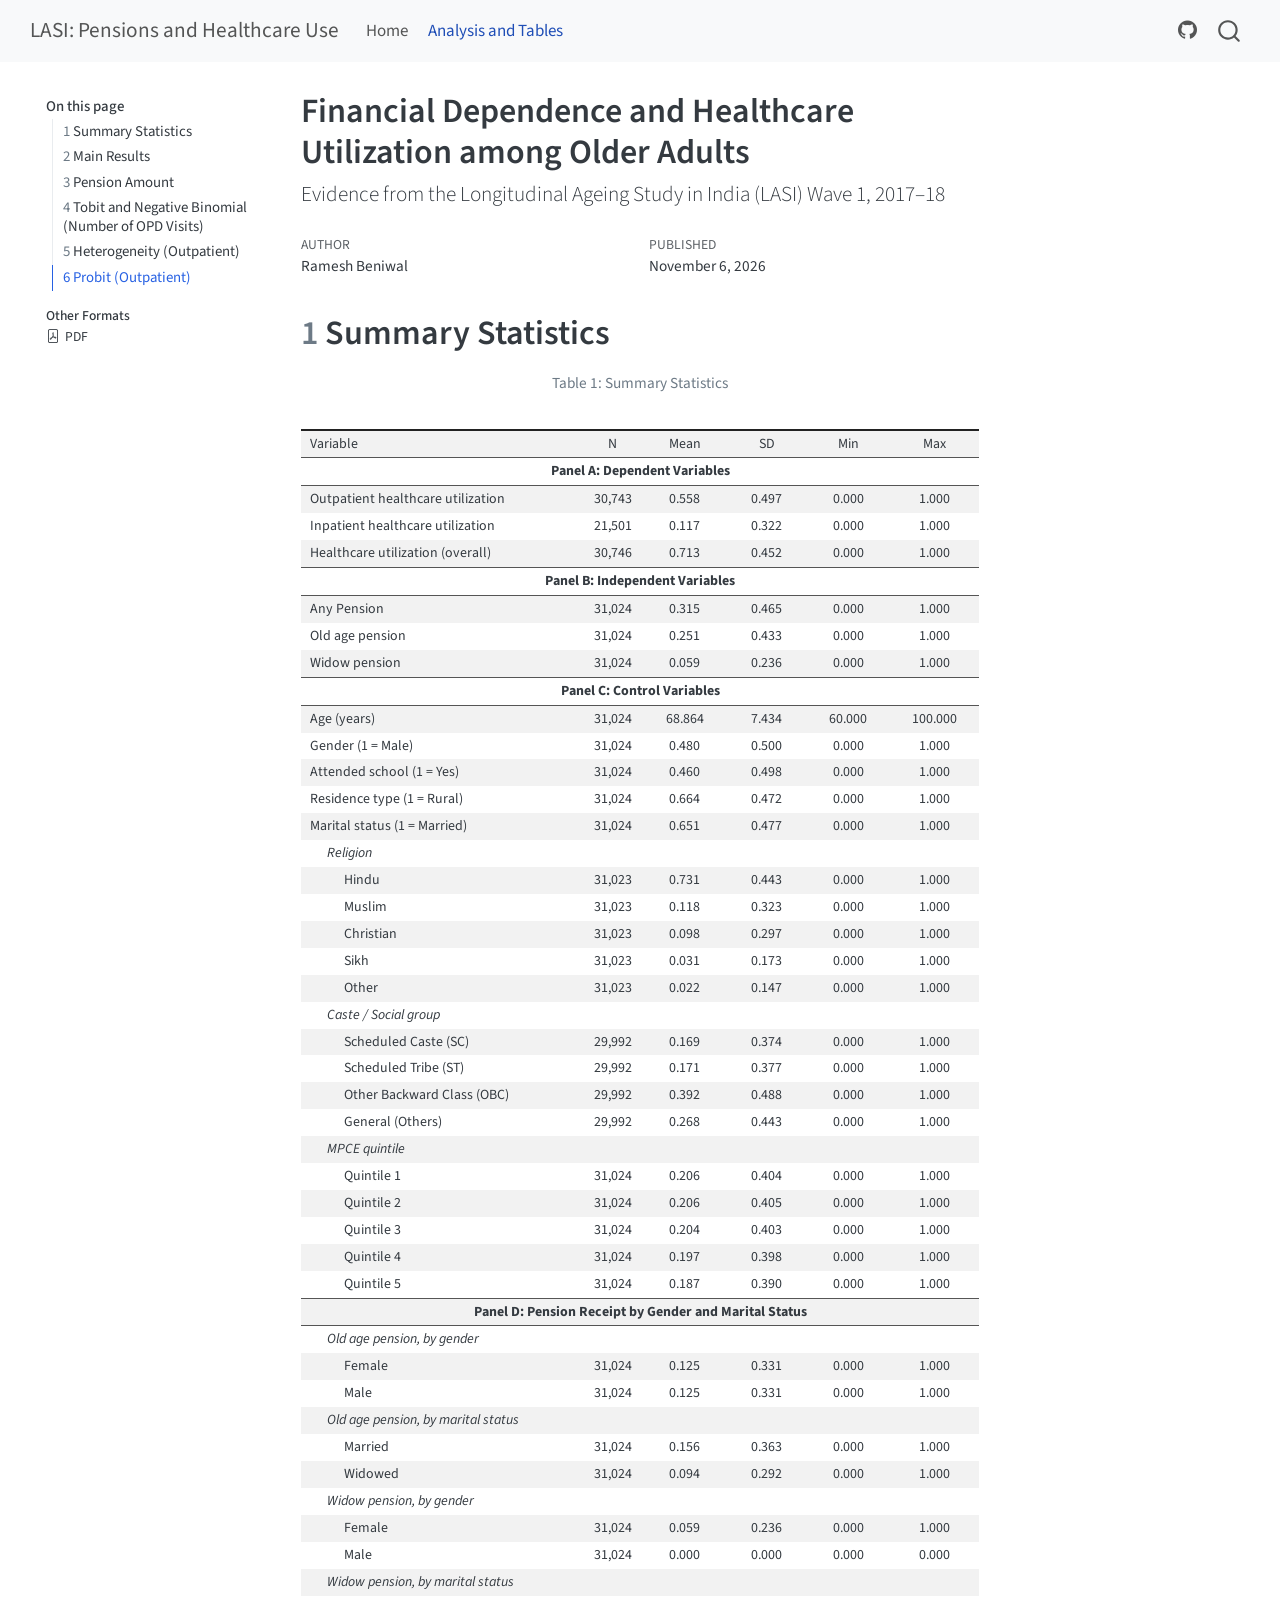
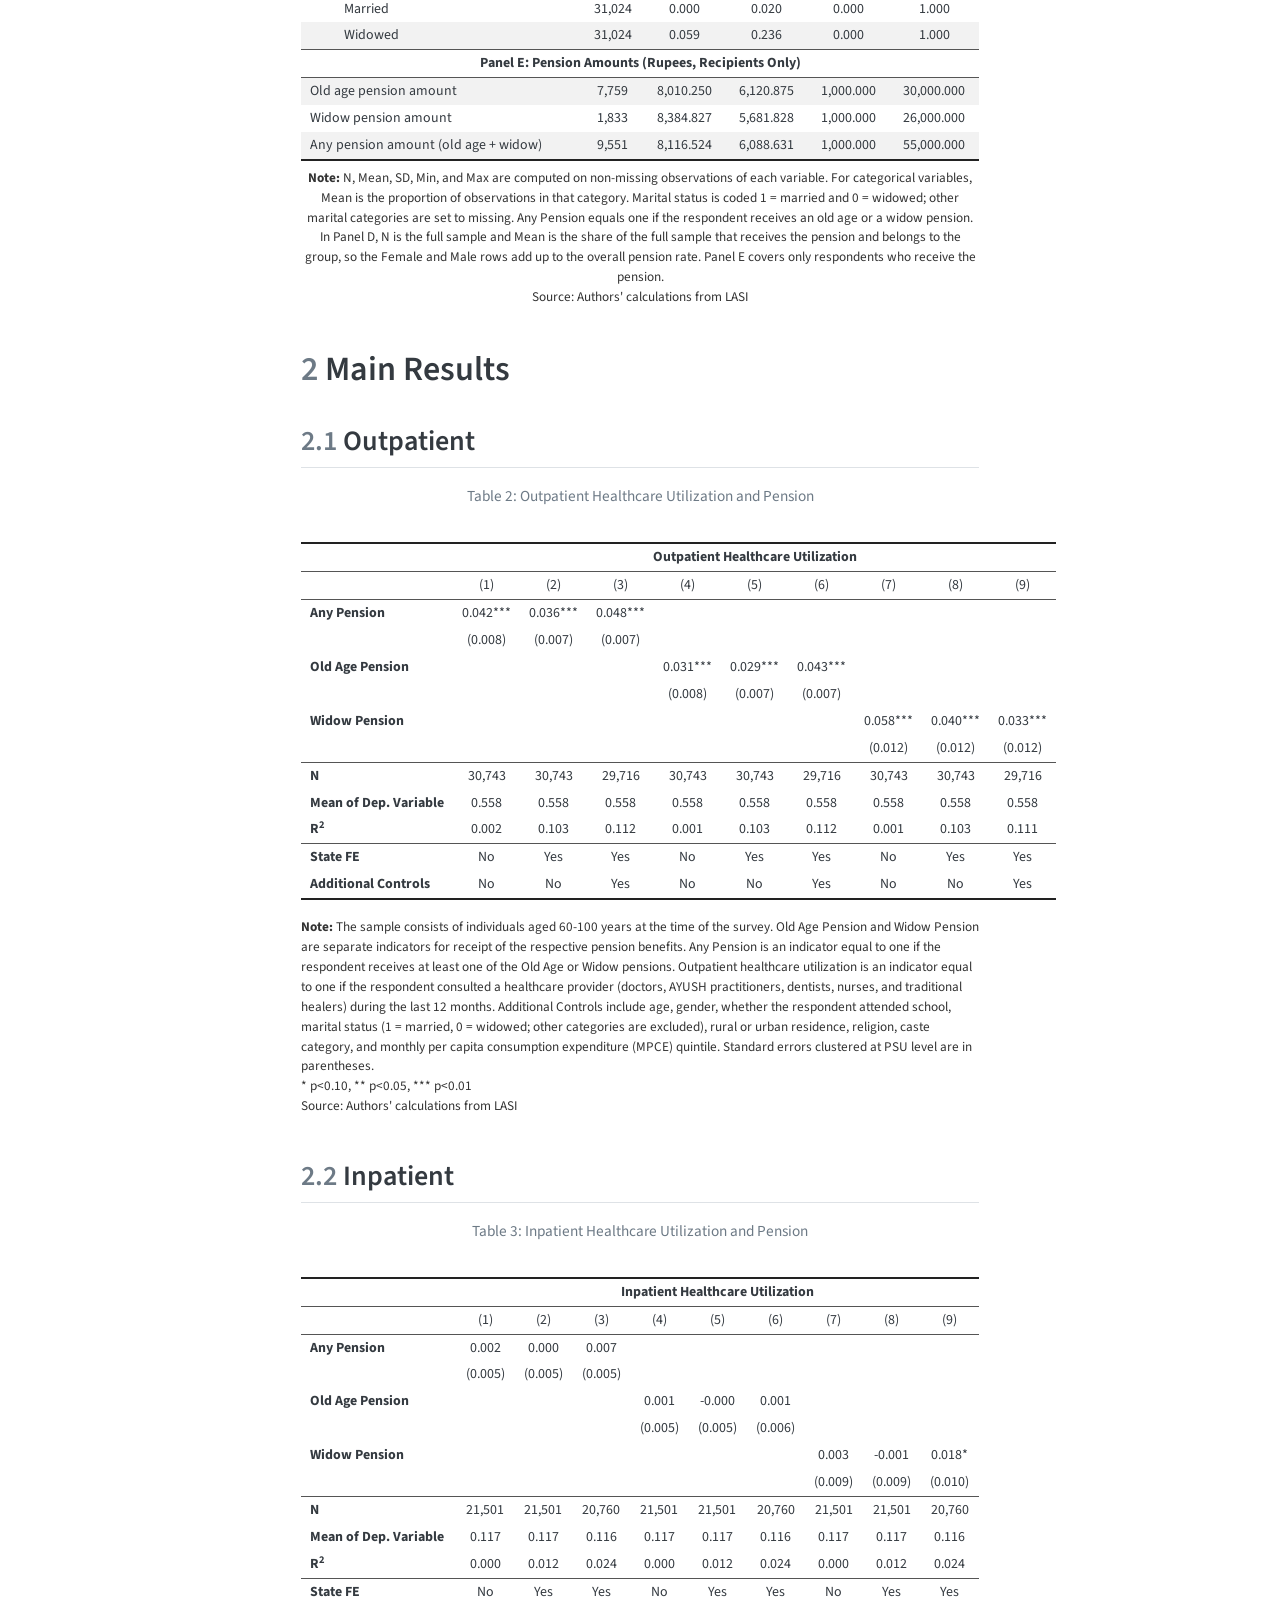
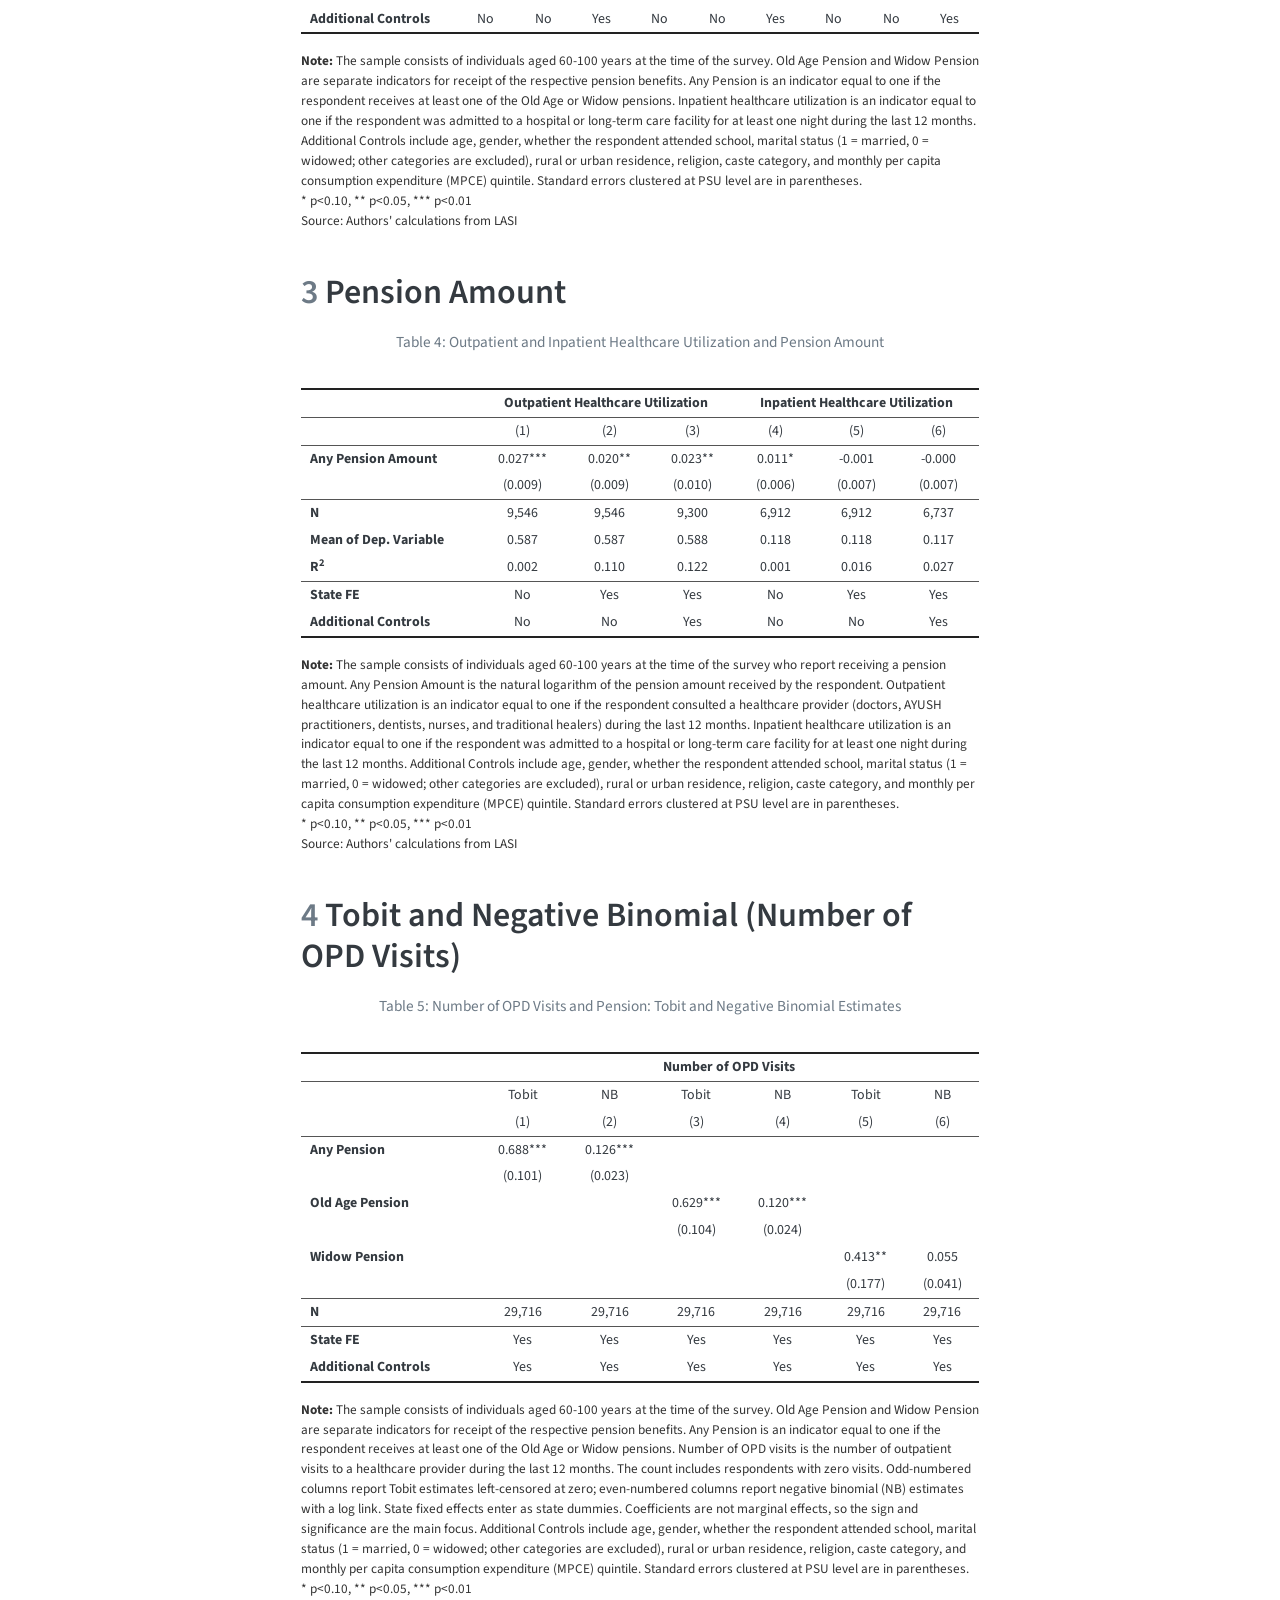
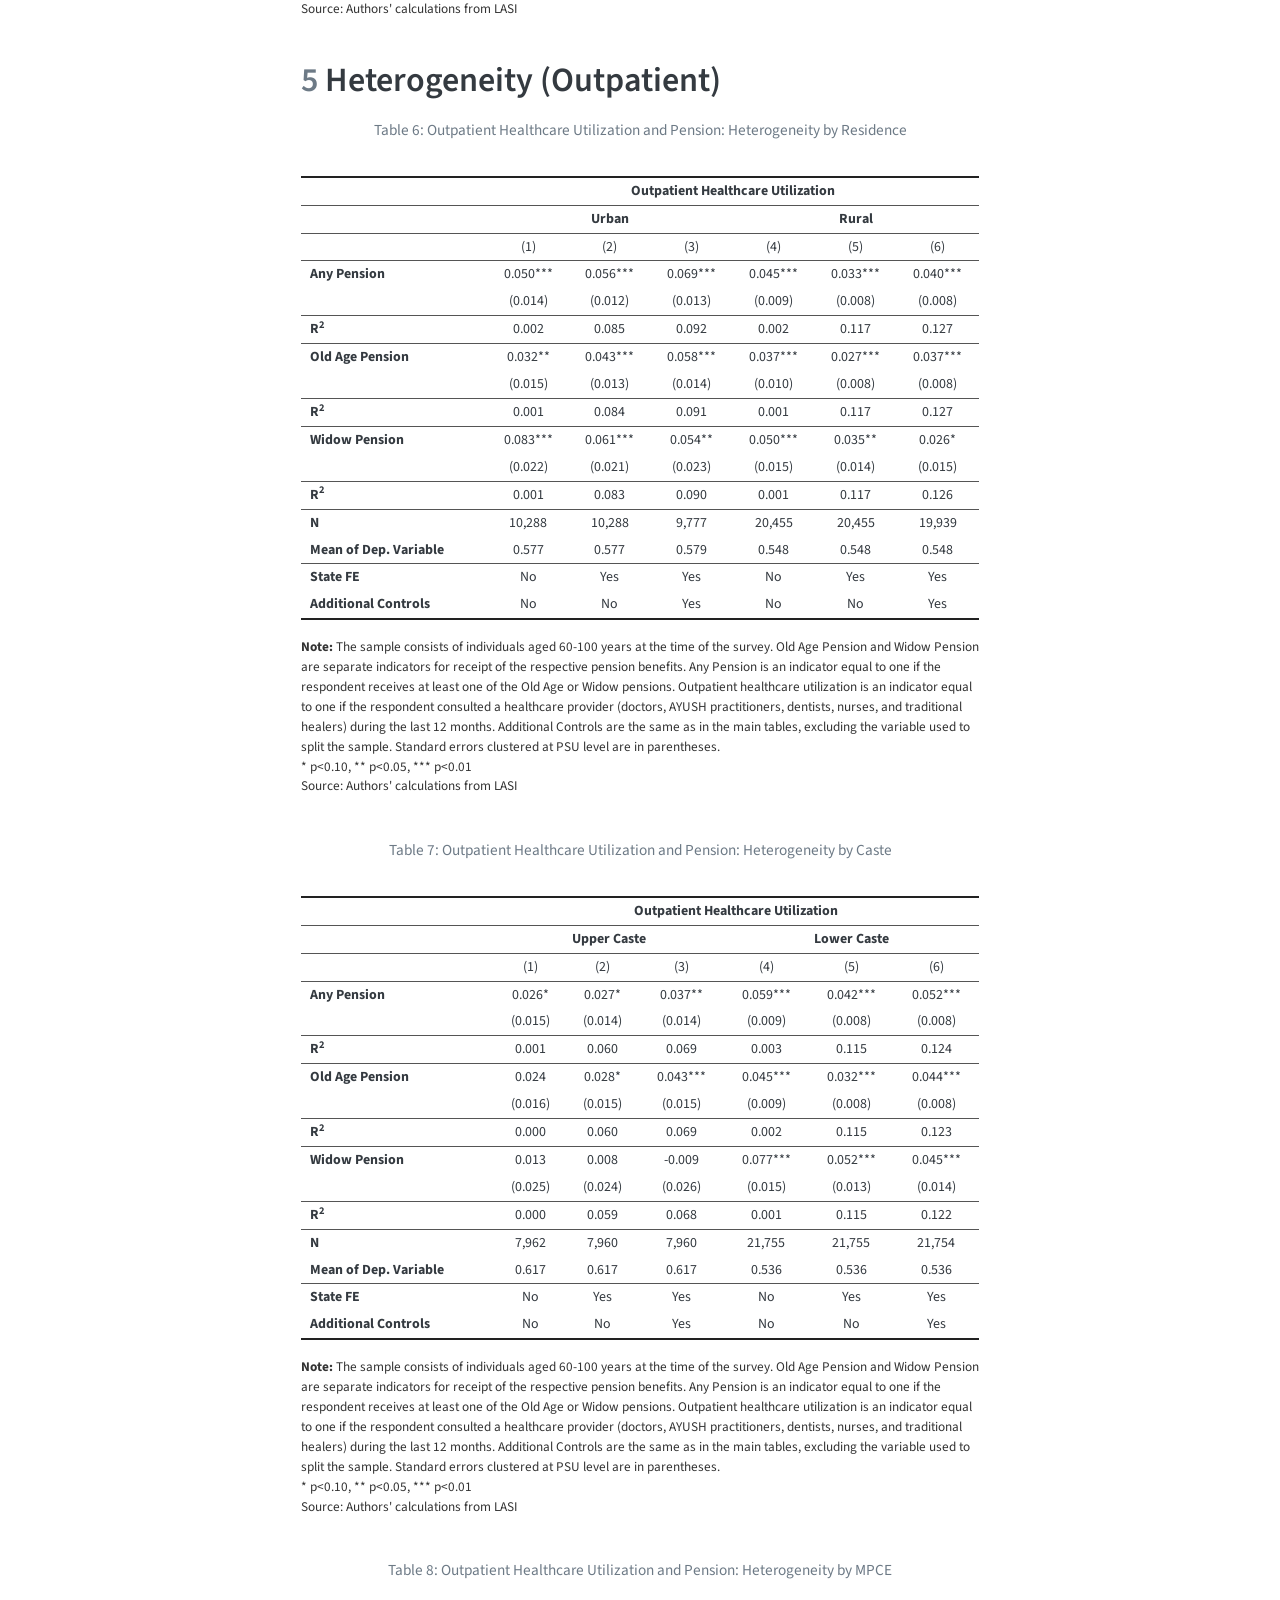
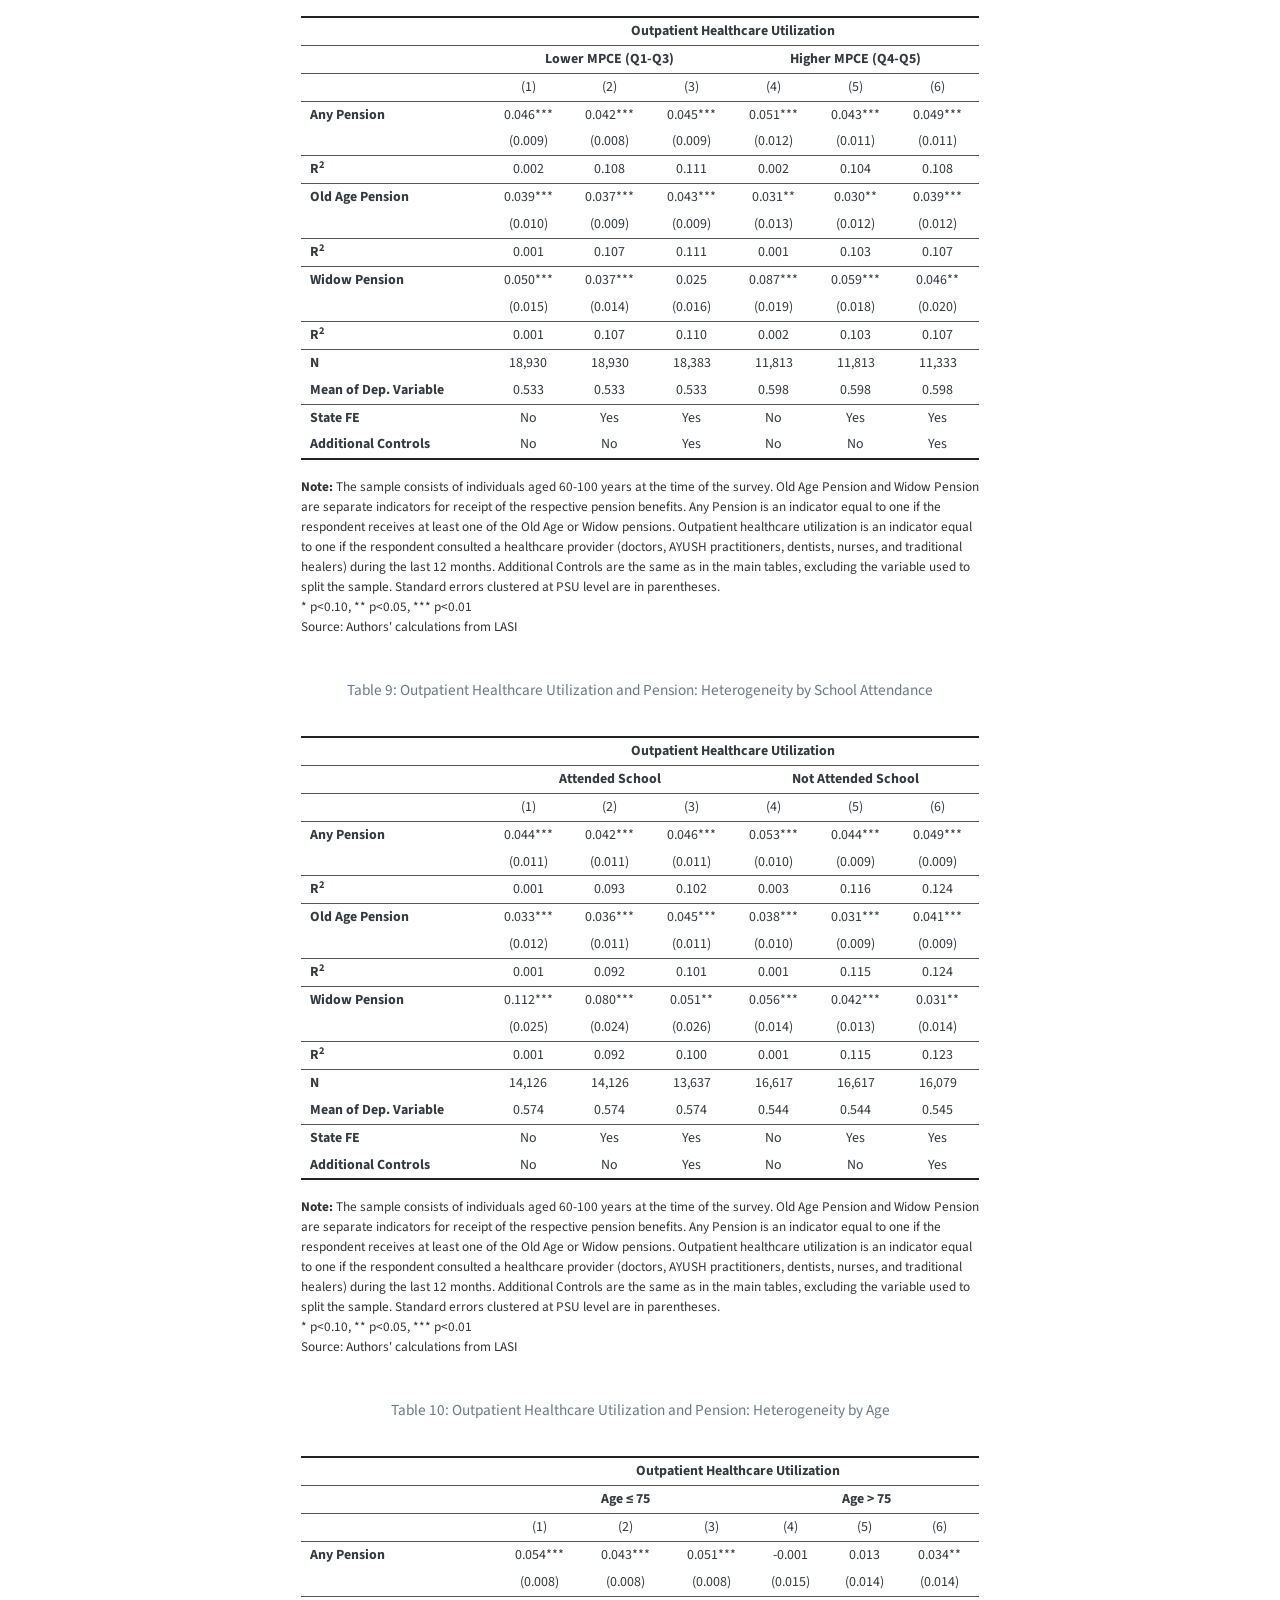
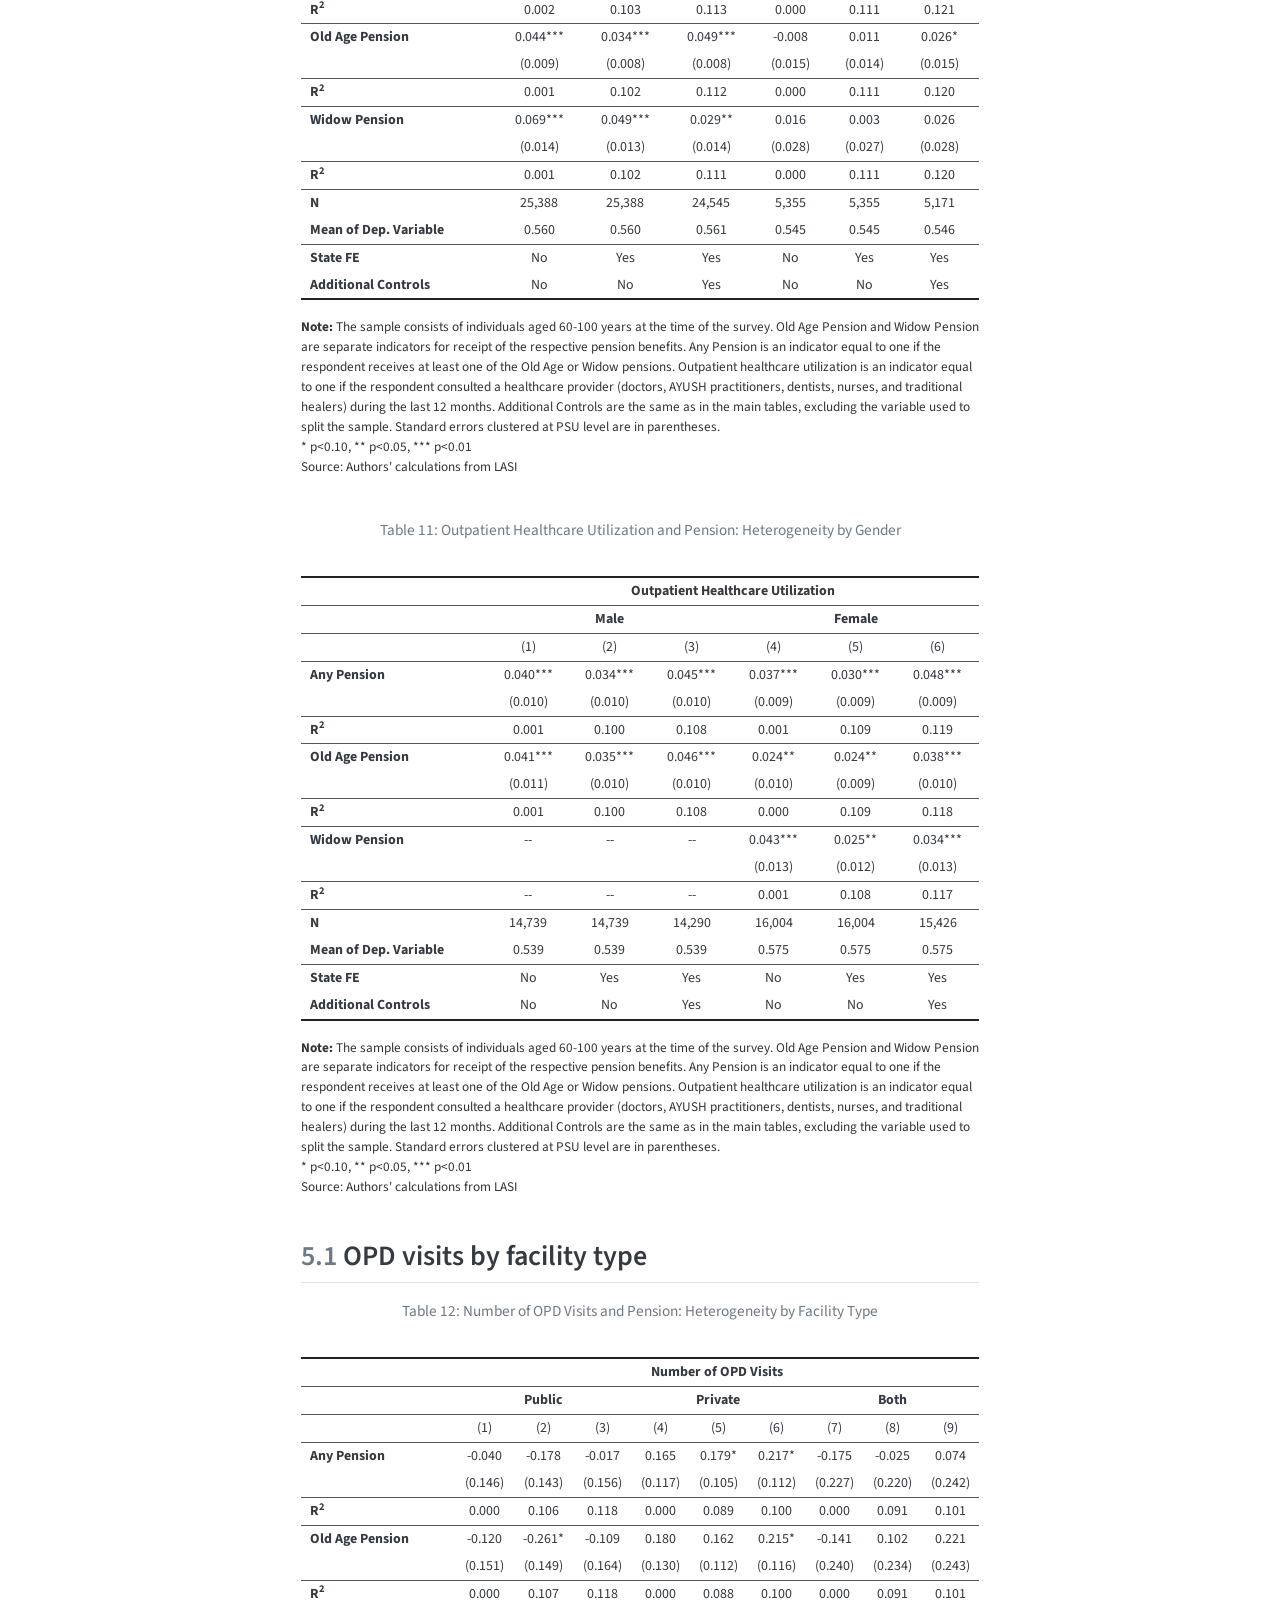
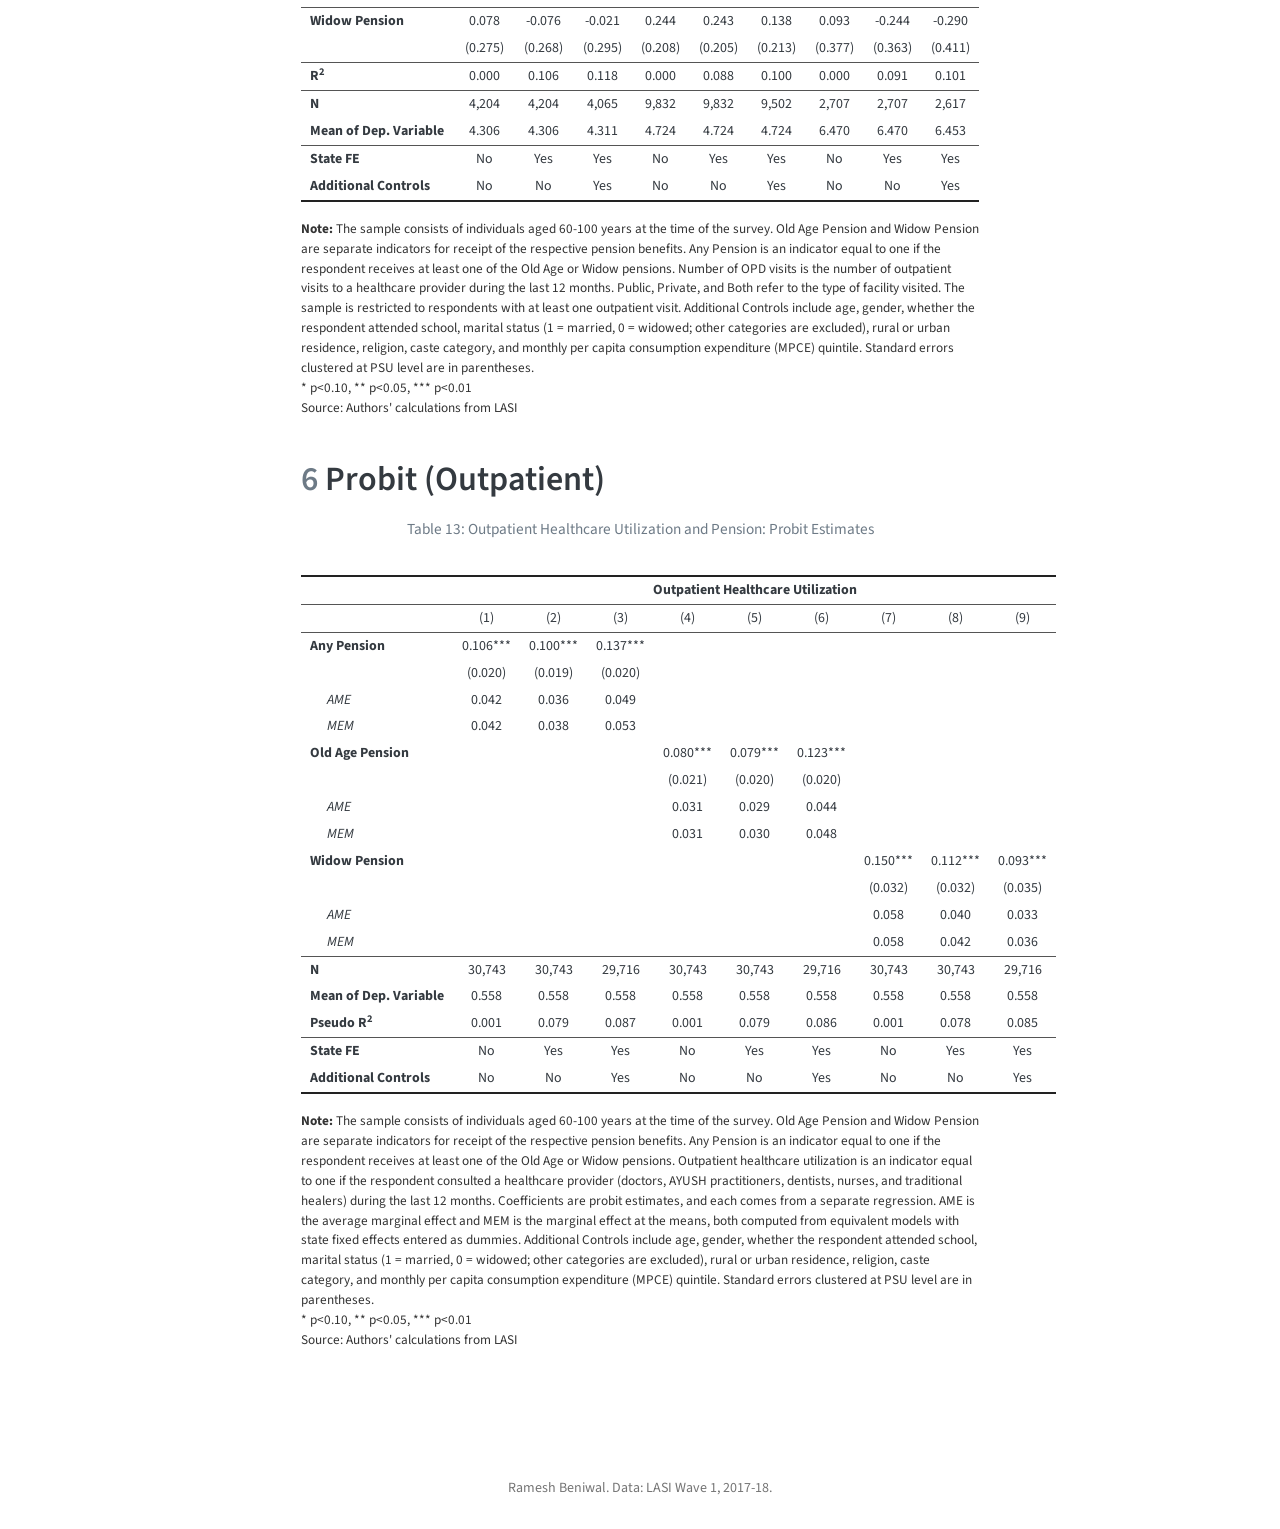
==== commit e23ec976: "Remove Annapurna pension, update tables and summary stats" ====
--- a/docs/LASI_analysis.html
+++ b/docs/LASI_analysis.html
@@ -2,12 +2,12 @@
 <html xmlns="http://www.w3.org/1999/xhtml" lang="en" xml:lang="en"><head>
 
 <meta charset="utf-8">
-<meta name="generator" content="quarto-1.10.18">
+<meta name="generator" content="quarto-1.10.20">
 
 <meta name="viewport" content="width=device-width, initial-scale=1.0, user-scalable=yes">
 
 <meta name="author" content="Ramesh Beniwal">
-<meta name="dcterms.date" content="2026-11-02">
+<meta name="dcterms.date" content="2026-11-06">
 
 <title>Financial Dependence and Healthcare Utilization among Older Adults – LASI: Pensions and Healthcare Use</title>
 <style>
@@ -44,7 +44,7 @@
 <script src="site_libs/quarto-html/tippy.umd.min.js"></script>
 <script src="site_libs/quarto-html/anchor.min.js"></script>
 <link href="site_libs/quarto-html/tippy.css" rel="stylesheet">
-<link href="site_libs/quarto-html/quarto-syntax-highlighting-64a204ab8560d761af7679ceaba22944.css" rel="stylesheet" id="quarto-text-highlighting-styles">
+<link href="site_libs/quarto-html/quarto-syntax-highlighting-17888a1159294d3eb470f19f6f52f5a5.css" rel="stylesheet" id="quarto-text-highlighting-styles">
 <script src="site_libs/bootstrap/bootstrap.min.js"></script>
 <link href="site_libs/bootstrap/bootstrap-icons.css" rel="stylesheet">
 <link href="site_libs/bootstrap/bootstrap-8d0efec32895d350970ee9e4ea451cb8.min.css" rel="stylesheet" append-hash="true" id="quarto-bootstrap" data-mode="light">
@@ -109,7 +109,7 @@
 </ul>
             <ul class="navbar-nav navbar-nav-scroll ms-auto">
   <li class="nav-item compact">
-    <a class="nav-link" href="https://github.com/YOUR-USERNAME/YOUR-REPOSITORY"> <i class="bi bi-github" role="img">
+    <a class="nav-link" href="https://github.com/R-code11/lasi-pensions-healthcare"> <i class="bi bi-github" role="img">
 </i> 
 <span class="menu-text"></span></a>
   </li>  
@@ -171,7 +171,7 @@
     <div>
     <div class="quarto-title-meta-heading">Published</div>
     <div class="quarto-title-meta-contents">
-      <p class="date">November 2, 2026</p>
+      <p class="date">November 6, 2026</p>
     </div>
   </div>
   
@@ -255,114 +255,10 @@
 <td>0.000</td>
 <td>1.000</td>
 </tr>
-<tr class="even">
-<td class="row-label">Annapurna pension</td>
-<td>31,024</td>
-<td>0.011</td>
-<td>0.106</td>
-<td>0.000</td>
-<td>1.000</td>
-</tr>
-<tr class="odd">
-<td class="row-label"><em>  Old age pension, by gender</em></td>
-<td></td>
-<td></td>
-<td></td>
-<td></td>
-<td></td>
-</tr>
-<tr class="even">
-<td class="row-label">    Female</td>
-<td>16,118</td>
-<td>0.241</td>
-<td>0.428</td>
-<td>0.000</td>
-<td>1.000</td>
-</tr>
-<tr class="odd">
-<td class="row-label">    Male</td>
-<td>14,906</td>
-<td>0.261</td>
-<td>0.439</td>
-<td>0.000</td>
-<td>1.000</td>
-</tr>
-<tr class="even">
-<td class="row-label"><em>  Old age pension, by marital status</em></td>
-<td></td>
-<td></td>
-<td></td>
-<td></td>
-<td></td>
-</tr>
-<tr class="odd">
-<td class="row-label">    Married</td>
-<td>20,209</td>
-<td>0.240</td>
-<td>0.427</td>
-<td>0.000</td>
-<td>1.000</td>
-</tr>
-<tr class="even">
-<td class="row-label">    Widowed</td>
-<td>10,815</td>
-<td>0.271</td>
-<td>0.445</td>
-<td>0.000</td>
-<td>1.000</td>
-</tr>
-<tr class="odd">
-<td class="row-label"><em>  Widow pension, by gender</em></td>
-<td></td>
-<td></td>
-<td></td>
-<td></td>
-<td></td>
-</tr>
-<tr class="even">
-<td class="row-label">    Female</td>
-<td>16,118</td>
-<td>0.114</td>
-<td>0.318</td>
-<td>0.000</td>
-<td>1.000</td>
-</tr>
-<tr class="odd">
-<td class="row-label">    Male</td>
-<td>14,906</td>
-<td>0.000</td>
-<td>0.000</td>
-<td>0.000</td>
-<td>0.000</td>
-</tr>
-<tr class="even">
-<td class="row-label"><em>  Widow pension, by marital status</em></td>
-<td></td>
-<td></td>
-<td></td>
-<td></td>
-<td></td>
-</tr>
-<tr class="odd">
-<td class="row-label">    Married</td>
-<td>20,209</td>
-<td>0.001</td>
-<td>0.024</td>
-<td>0.000</td>
-<td>1.000</td>
-</tr>
-<tr class="even">
-<td class="row-label">    Widowed</td>
-<td>10,815</td>
-<td>0.169</td>
-<td>0.375</td>
-<td>0.000</td>
-<td>1.000</td>
-</tr>
-<tr class="rule-above odd">
+<tr class="rule-above even">
 <td colspan="6"><strong>Panel C: Control Variables</strong></td>
 </tr>
-<tr class="rule-above even">
+<tr class="rule-above odd">
 <td class="row-label">Age (years)</td>
 <td>31,024</td>
 <td>68.864</td>
@@ -370,7 +266,7 @@
 <td>60.000</td>
 <td>100.000</td>
 </tr>
-<tr class="odd">
+<tr class="even">
 <td class="row-label">Gender (1 = Male)</td>
 <td>31,024</td>
 <td>0.480</td>
@@ -378,15 +274,15 @@
 <td>0.000</td>
 <td>1.000</td>
 </tr>
-<tr class="even">
-<td class="row-label">Education status</td>
+<tr class="odd">
+<td class="row-label">Attended school (1 = Yes)</td>
 <td>31,024</td>
 <td>0.460</td>
 <td>0.498</td>
 <td>0.000</td>
 <td>1.000</td>
 </tr>
-<tr class="odd">
+<tr class="even">
 <td class="row-label">Residence type (1 = Rural)</td>
 <td>31,024</td>
 <td>0.664</td>
@@ -394,7 +290,7 @@
 <td>0.000</td>
 <td>1.000</td>
 </tr>
-<tr class="even">
+<tr class="odd">
 <td class="row-label">Marital status (1 = Married)</td>
 <td>31,024</td>
 <td>0.651</td>
@@ -402,7 +298,7 @@
 <td>0.000</td>
 <td>1.000</td>
 </tr>
-<tr class="odd">
+<tr class="even">
 <td class="row-label"><em>  Religion</em></td>
 <td></td>
 <td></td>
@@ -410,7 +306,7 @@
 <td></td>
 <td></td>
 </tr>
-<tr class="even">
+<tr class="odd">
 <td class="row-label">    Hindu</td>
 <td>31,023</td>
 <td>0.731</td>
@@ -418,7 +314,7 @@
 <td>0.000</td>
 <td>1.000</td>
 </tr>
-<tr class="odd">
+<tr class="even">
 <td class="row-label">    Muslim</td>
 <td>31,023</td>
 <td>0.118</td>
@@ -426,7 +322,7 @@
 <td>0.000</td>
 <td>1.000</td>
 </tr>
-<tr class="even">
+<tr class="odd">
 <td class="row-label">    Christian</td>
 <td>31,023</td>
 <td>0.098</td>
@@ -434,7 +330,7 @@
 <td>0.000</td>
 <td>1.000</td>
 </tr>
-<tr class="odd">
+<tr class="even">
 <td class="row-label">    Sikh</td>
 <td>31,023</td>
 <td>0.031</td>
@@ -442,7 +338,7 @@
 <td>0.000</td>
 <td>1.000</td>
 </tr>
-<tr class="even">
+<tr class="odd">
 <td class="row-label">    Other</td>
 <td>31,023</td>
 <td>0.022</td>
@@ -450,7 +346,7 @@
 <td>0.000</td>
 <td>1.000</td>
 </tr>
-<tr class="odd">
+<tr class="even">
 <td class="row-label"><em>  Caste / Social group</em></td>
 <td></td>
 <td></td>
@@ -458,7 +354,7 @@
 <td></td>
 <td></td>
 </tr>
-<tr class="even">
+<tr class="odd">
 <td class="row-label">    Scheduled Caste (SC)</td>
 <td>29,992</td>
 <td>0.169</td>
@@ -466,7 +362,7 @@
 <td>0.000</td>
 <td>1.000</td>
 </tr>
-<tr class="odd">
+<tr class="even">
 <td class="row-label">    Scheduled Tribe (ST)</td>
 <td>29,992</td>
 <td>0.171</td>
@@ -474,7 +370,7 @@
 <td>0.000</td>
 <td>1.000</td>
 </tr>
-<tr class="even">
+<tr class="odd">
 <td class="row-label">    Other Backward Class (OBC)</td>
 <td>29,992</td>
 <td>0.392</td>
@@ -482,7 +378,7 @@
 <td>0.000</td>
 <td>1.000</td>
 </tr>
-<tr class="odd">
+<tr class="even">
 <td class="row-label">    General (Others)</td>
 <td>29,992</td>
 <td>0.268</td>
@@ -490,7 +386,7 @@
 <td>0.000</td>
 <td>1.000</td>
 </tr>
-<tr class="even">
+<tr class="odd">
 <td class="row-label"><em>  MPCE quintile</em></td>
 <td></td>
 <td></td>
@@ -498,7 +394,7 @@
 <td></td>
 <td></td>
 </tr>
-<tr class="odd">
+<tr class="even">
 <td class="row-label">    Quintile 1</td>
 <td>31,024</td>
 <td>0.206</td>
@@ -506,7 +402,7 @@
 <td>0.000</td>
 <td>1.000</td>
 </tr>
-<tr class="even">
+<tr class="odd">
 <td class="row-label">    Quintile 2</td>
 <td>31,024</td>
 <td>0.206</td>
@@ -514,7 +410,7 @@
 <td>0.000</td>
 <td>1.000</td>
 </tr>
-<tr class="odd">
+<tr class="even">
 <td class="row-label">    Quintile 3</td>
 <td>31,024</td>
 <td>0.204</td>
@@ -522,7 +418,7 @@
 <td>0.000</td>
 <td>1.000</td>
 </tr>
-<tr class="even">
+<tr class="odd">
 <td class="row-label">    Quintile 4</td>
 <td>31,024</td>
 <td>0.197</td>
@@ -530,7 +426,7 @@
 <td>0.000</td>
 <td>1.000</td>
 </tr>
-<tr class="odd">
+<tr class="even">
 <td class="row-label">    Quintile 5</td>
 <td>31,024</td>
 <td>0.187</td>
@@ -538,8 +434,107 @@
 <td>0.000</td>
 <td>1.000</td>
 </tr>
-<tr class="rule-above even">
-<td colspan="6"><strong>Panel D: Additional Variables</strong></td>
+<tr class="rule-above odd">
+<td colspan="6"><strong>Panel D: Pension Receipt by Gender and Marital Status</strong></td>
+</tr>
+<tr class="rule-above even">
+<td class="row-label"><em>  Old age pension, by gender</em></td>
+<td></td>
+<td></td>
+<td></td>
+<td></td>
+<td></td>
+</tr>
+<tr class="odd">
+<td class="row-label">    Female</td>
+<td>31,024</td>
+<td>0.125</td>
+<td>0.331</td>
+<td>0.000</td>
+<td>1.000</td>
+</tr>
+<tr class="even">
+<td class="row-label">    Male</td>
+<td>31,024</td>
+<td>0.125</td>
+<td>0.331</td>
+<td>0.000</td>
+<td>1.000</td>
+</tr>
+<tr class="odd">
+<td class="row-label"><em>  Old age pension, by marital status</em></td>
+<td></td>
+<td></td>
+<td></td>
+<td></td>
+<td></td>
+</tr>
+<tr class="even">
+<td class="row-label">    Married</td>
+<td>31,024</td>
+<td>0.156</td>
+<td>0.363</td>
+<td>0.000</td>
+<td>1.000</td>
+</tr>
+<tr class="odd">
+<td class="row-label">    Widowed</td>
+<td>31,024</td>
+<td>0.094</td>
+<td>0.292</td>
+<td>0.000</td>
+<td>1.000</td>
+</tr>
+<tr class="even">
+<td class="row-label"><em>  Widow pension, by gender</em></td>
+<td></td>
+<td></td>
+<td></td>
+<td></td>
+<td></td>
+</tr>
+<tr class="odd">
+<td class="row-label">    Female</td>
+<td>31,024</td>
+<td>0.059</td>
+<td>0.236</td>
+<td>0.000</td>
+<td>1.000</td>
+</tr>
+<tr class="even">
+<td class="row-label">    Male</td>
+<td>31,024</td>
+<td>0.000</td>
+<td>0.000</td>
+<td>0.000</td>
+<td>0.000</td>
+</tr>
+<tr class="odd">
+<td class="row-label"><em>  Widow pension, by marital status</em></td>
+<td></td>
+<td></td>
+<td></td>
+<td></td>
+<td></td>
+</tr>
+<tr class="even">
+<td class="row-label">    Married</td>
+<td>31,024</td>
+<td>0.000</td>
+<td>0.020</td>
+<td>0.000</td>
+<td>1.000</td>
+</tr>
+<tr class="odd">
+<td class="row-label">    Widowed</td>
+<td>31,024</td>
+<td>0.059</td>
+<td>0.236</td>
+<td>0.000</td>
+<td>1.000</td>
+</tr>
+<tr class="rule-above even">
+<td colspan="6"><strong>Panel E: Pension Amounts (Rupees, Recipients Only)</strong></td>
 </tr>
 <tr class="rule-above odd">
 <td class="row-label">Old age pension amount</td>
@@ -567,7 +562,7 @@
 </tr>
 </tbody>
 </table>
-<div class="table-note"><b>Note:</b> N, Mean, SD, Min, and Max are computed on non-missing observations of each variable. For categorical variables, Mean is the proportion of observations in that category. Marital status is coded 1 = married and 0 = widowed; other marital categories are set to missing. For the pension-by-group rows, N is the group size and Mean is the share of the group receiving the pension.<br>Source: Authors' calculations from LASI</div>
+<div class="table-note"><b>Note:</b> N, Mean, SD, Min, and Max are computed on non-missing observations of each variable. For categorical variables, Mean is the proportion of observations in that category. Marital status is coded 1 = married and 0 = widowed; other marital categories are set to missing. Any Pension equals one if the respondent receives an old age or a widow pension. In Panel D, N is the full sample and Mean is the share of the full sample that receives the pension and belongs to the group, so the Female and Male rows add up to the overall pension rate. Panel E covers only respondents who receive the pension.<br>Source: Authors' calculations from LASI</div>
 </div>
 </figure>
 </div>
@@ -586,7 +581,7 @@
 <tbody>
 <tr class="odd">
 <td class="row-label"></td>
-<td colspan="6"><strong>Outpatient Healthcare Utilization</strong></td>
+<td colspan="9"><strong>Outpatient Healthcare Utilization</strong></td>
 </tr>
 <tr class="rule-above even">
 <td class="row-label"></td>
@@ -596,6 +591,9 @@
 <td>(4)</td>
 <td>(5)</td>
 <td>(6)</td>
+<td>(7)</td>
+<td>(8)</td>
+<td>(9)</td>
 </tr>
 <tr class="rule-above odd">
 <td class="row-label"><strong>Any Pension</strong></td>
@@ -605,6 +603,9 @@
 <td></td>
 <td></td>
 <td></td>
+<td></td>
+<td></td>
+<td></td>
 </tr>
 <tr class="even">
 <td class="row-label"></td>
@@ -614,6 +615,9 @@
 <td></td>
 <td></td>
 <td></td>
+<td></td>
+<td></td>
+<td></td>
 </tr>
 <tr class="odd">
 <td class="row-label"><strong>Old Age Pension</strong></td>
@@ -623,6 +627,9 @@
 <td>0.031***</td>
 <td>0.029***</td>
 <td>0.043***</td>
+<td></td>
+<td></td>
+<td></td>
 </tr>
 <tr class="even">
 <td class="row-label"></td>
@@ -632,6 +639,33 @@
 <td>(0.008)</td>
 <td>(0.007)</td>
 <td>(0.007)</td>
+<td></td>
+<td></td>
+<td></td>
+</tr>
+<tr class="odd">
+<td class="row-label"><strong>Widow Pension</strong></td>
+<td></td>
+<td></td>
+<td></td>
+<td></td>
+<td></td>
+<td></td>
+<td>0.058***</td>
+<td>0.040***</td>
+<td>0.033***</td>
+</tr>
+<tr class="even">
+<td class="row-label"></td>
+<td></td>
+<td></td>
+<td></td>
+<td></td>
+<td></td>
+<td></td>
+<td>(0.012)</td>
+<td>(0.012)</td>
+<td>(0.012)</td>
 </tr>
 <tr class="rule-above odd">
 <td class="row-label"><strong>N</strong></td>
@@ -641,6 +675,9 @@
 <td>30,743</td>
 <td>30,743</td>
 <td>29,716</td>
+<td>30,743</td>
+<td>30,743</td>
+<td>29,716</td>
 </tr>
 <tr class="even">
 <td class="row-label"><strong>Mean of Dep. Variable</strong></td>
@@ -650,6 +687,9 @@
 <td>0.558</td>
 <td>0.558</td>
 <td>0.558</td>
+<td>0.558</td>
+<td>0.558</td>
+<td>0.558</td>
 </tr>
 <tr class="odd">
 <td class="row-label"><strong>R<sup>2</sup></strong></td>
@@ -659,71 +699,11 @@
 <td>0.001</td>
 <td>0.103</td>
 <td>0.112</td>
-</tr>
-<tr class="rule-above even">
-<td class="row-label"><strong>Widow Pension</strong></td>
-<td>0.058***</td>
-<td>0.040***</td>
-<td>0.033***</td>
-<td></td>
-<td></td>
-<td></td>
-</tr>
-<tr class="odd">
-<td class="row-label"></td>
-<td>(0.012)</td>
-<td>(0.012)</td>
-<td>(0.012)</td>
-<td></td>
-<td></td>
-<td></td>
-</tr>
-<tr class="even">
-<td class="row-label"><strong>Annapurna Pension</strong></td>
-<td></td>
-<td></td>
-<td></td>
-<td>-0.031</td>
-<td>-0.031</td>
-<td>-0.023</td>
-</tr>
-<tr class="odd">
-<td class="row-label"></td>
-<td></td>
-<td></td>
-<td></td>
-<td>(0.034)</td>
-<td>(0.030)</td>
-<td>(0.030)</td>
-</tr>
-<tr class="rule-above even">
-<td class="row-label"><strong>N</strong></td>
-<td>30,743</td>
-<td>30,743</td>
-<td>29,716</td>
-<td>30,743</td>
-<td>30,743</td>
-<td>29,716</td>
-</tr>
-<tr class="odd">
-<td class="row-label"><strong>Mean of Dep. Variable</strong></td>
-<td>0.558</td>
-<td>0.558</td>
-<td>0.558</td>
-<td>0.558</td>
-<td>0.558</td>
-<td>0.558</td>
-</tr>
-<tr class="even">
-<td class="row-label"><strong>R<sup>2</sup></strong></td>
 <td>0.001</td>
 <td>0.103</td>
 <td>0.111</td>
-<td>0.000</td>
-<td>0.102</td>
-<td>0.111</td>
-</tr>
-<tr class="rule-above odd">
+</tr>
+<tr class="rule-above even">
 <td class="row-label"><strong>State FE</strong></td>
 <td>No</td>
 <td>Yes</td>
@@ -731,9 +711,15 @@
 <td>No</td>
 <td>Yes</td>
 <td>Yes</td>
-</tr>
-<tr class="even">
+<td>No</td>
+<td>Yes</td>
+<td>Yes</td>
+</tr>
+<tr class="odd">
 <td class="row-label"><strong>Additional Controls</strong></td>
+<td>No</td>
+<td>No</td>
+<td>Yes</td>
 <td>No</td>
 <td>No</td>
 <td>Yes</td>
@@ -746,7 +732,7 @@
 </div>
 </figure>
 </div>
-<div class="table-note"><b>Note:</b> The sample consists of individuals aged 60-100 years at the time of the survey. Old Age Pension, Widow Pension, and Annapurna Pension are separate indicators for receipt of the respective pension benefits. Any Pension is an indicator equal to one if the respondent receives at least one of the Old Age, Widow, or Annapurna pensions. Outpatient healthcare utilization is an indicator equal to one if the respondent consulted a healthcare provider (doctors, AYUSH practitioners, dentists, nurses, and traditional healers) during the last 12 months. Additional Controls include age, gender, educational attainment, marital status (1 = married, 0 = widowed; other categories are excluded), rural or urban residence, religion, caste category, and monthly per capita consumption expenditure (MPCE) quintile. Standard errors clustered at PSU level are in parentheses.<br>* p&lt;0.10, ** p&lt;0.05, *** p&lt;0.01<br>Source: Authors' calculations from LASI</div>
+<div class="table-note"><b>Note:</b> The sample consists of individuals aged 60-100 years at the time of the survey. Old Age Pension and Widow Pension are separate indicators for receipt of the respective pension benefits. Any Pension is an indicator equal to one if the respondent receives at least one of the Old Age or Widow pensions. Outpatient healthcare utilization is an indicator equal to one if the respondent consulted a healthcare provider (doctors, AYUSH practitioners, dentists, nurses, and traditional healers) during the last 12 months. Additional Controls include age, gender, whether the respondent attended school, marital status (1 = married, 0 = widowed; other categories are excluded), rural or urban residence, religion, caste category, and monthly per capita consumption expenditure (MPCE) quintile. Standard errors clustered at PSU level are in parentheses.<br>* p&lt;0.10, ** p&lt;0.05, *** p&lt;0.01<br>Source: Authors' calculations from LASI</div>
 </section>
 <section id="inpatient" class="level2" data-number="2.2">
 <h2 data-number="2.2" class="anchored" data-anchor-id="inpatient"><span class="header-section-number">2.2</span> Inpatient</h2>
@@ -760,7 +746,7 @@
 <tbody>
 <tr class="odd">
 <td class="row-label"></td>
-<td colspan="6"><strong>Inpatient Healthcare Utilization</strong></td>
+<td colspan="9"><strong>Inpatient Healthcare Utilization</strong></td>
 </tr>
 <tr class="rule-above even">
 <td class="row-label"></td>
@@ -770,12 +756,18 @@
 <td>(4)</td>
 <td>(5)</td>
 <td>(6)</td>
+<td>(7)</td>
+<td>(8)</td>
+<td>(9)</td>
 </tr>
 <tr class="rule-above odd">
 <td class="row-label"><strong>Any Pension</strong></td>
 <td>0.002</td>
 <td>0.000</td>
 <td>0.007</td>
+<td></td>
+<td></td>
+<td></td>
 <td></td>
 <td></td>
 <td></td>
@@ -788,6 +780,9 @@
 <td></td>
 <td></td>
 <td></td>
+<td></td>
+<td></td>
+<td></td>
 </tr>
 <tr class="odd">
 <td class="row-label"><strong>Old Age Pension</strong></td>
@@ -797,6 +792,9 @@
 <td>0.001</td>
 <td>-0.000</td>
 <td>0.001</td>
+<td></td>
+<td></td>
+<td></td>
 </tr>
 <tr class="even">
 <td class="row-label"></td>
@@ -806,6 +804,33 @@
 <td>(0.005)</td>
 <td>(0.005)</td>
 <td>(0.006)</td>
+<td></td>
+<td></td>
+<td></td>
+</tr>
+<tr class="odd">
+<td class="row-label"><strong>Widow Pension</strong></td>
+<td></td>
+<td></td>
+<td></td>
+<td></td>
+<td></td>
+<td></td>
+<td>0.003</td>
+<td>-0.001</td>
+<td>0.018*</td>
+</tr>
+<tr class="even">
+<td class="row-label"></td>
+<td></td>
+<td></td>
+<td></td>
+<td></td>
+<td></td>
+<td></td>
+<td>(0.009)</td>
+<td>(0.009)</td>
+<td>(0.010)</td>
 </tr>
 <tr class="rule-above odd">
 <td class="row-label"><strong>N</strong></td>
@@ -815,6 +840,9 @@
 <td>21,501</td>
 <td>21,501</td>
 <td>20,760</td>
+<td>21,501</td>
+<td>21,501</td>
+<td>20,760</td>
 </tr>
 <tr class="even">
 <td class="row-label"><strong>Mean of Dep. Variable</strong></td>
@@ -824,71 +852,11 @@
 <td>0.117</td>
 <td>0.117</td>
 <td>0.116</td>
-</tr>
-<tr class="odd">
-<td class="row-label"><strong>R<sup>2</sup></strong></td>
-<td>0.000</td>
-<td>0.012</td>
-<td>0.024</td>
-<td>0.000</td>
-<td>0.012</td>
-<td>0.024</td>
-</tr>
-<tr class="rule-above even">
-<td class="row-label"><strong>Widow Pension</strong></td>
-<td>0.003</td>
-<td>-0.001</td>
-<td>0.018*</td>
-<td></td>
-<td></td>
-<td></td>
-</tr>
-<tr class="odd">
-<td class="row-label"></td>
-<td>(0.009)</td>
-<td>(0.009)</td>
-<td>(0.010)</td>
-<td></td>
-<td></td>
-<td></td>
-</tr>
-<tr class="even">
-<td class="row-label"><strong>Annapurna Pension</strong></td>
-<td></td>
-<td></td>
-<td></td>
-<td>0.017</td>
-<td>0.043**</td>
-<td>0.043**</td>
-</tr>
-<tr class="odd">
-<td class="row-label"></td>
-<td></td>
-<td></td>
-<td></td>
-<td>(0.022)</td>
-<td>(0.022)</td>
-<td>(0.022)</td>
-</tr>
-<tr class="rule-above even">
-<td class="row-label"><strong>N</strong></td>
-<td>21,501</td>
-<td>21,501</td>
-<td>20,760</td>
-<td>21,501</td>
-<td>21,501</td>
-<td>20,760</td>
-</tr>
-<tr class="odd">
-<td class="row-label"><strong>Mean of Dep. Variable</strong></td>
 <td>0.117</td>
 <td>0.117</td>
 <td>0.116</td>
-<td>0.117</td>
-<td>0.117</td>
-<td>0.116</td>
-</tr>
-<tr class="even">
+</tr>
+<tr class="odd">
 <td class="row-label"><strong>R<sup>2</sup></strong></td>
 <td>0.000</td>
 <td>0.012</td>
@@ -896,8 +864,11 @@
 <td>0.000</td>
 <td>0.012</td>
 <td>0.024</td>
-</tr>
-<tr class="rule-above odd">
+<td>0.000</td>
+<td>0.012</td>
+<td>0.024</td>
+</tr>
+<tr class="rule-above even">
 <td class="row-label"><strong>State FE</strong></td>
 <td>No</td>
 <td>Yes</td>
@@ -905,9 +876,15 @@
 <td>No</td>
 <td>Yes</td>
 <td>Yes</td>
-</tr>
-<tr class="even">
+<td>No</td>
+<td>Yes</td>
+<td>Yes</td>
+</tr>
+<tr class="odd">
 <td class="row-label"><strong>Additional Controls</strong></td>
+<td>No</td>
+<td>No</td>
+<td>Yes</td>
 <td>No</td>
 <td>No</td>
 <td>Yes</td>
@@ -920,7 +897,7 @@
 </div>
 </figure>
 </div>
-<div class="table-note"><b>Note:</b> The sample consists of individuals aged 60-100 years at the time of the survey. Old Age Pension, Widow Pension, and Annapurna Pension are separate indicators for receipt of the respective pension benefits. Any Pension is an indicator equal to one if the respondent receives at least one of the Old Age, Widow, or Annapurna pensions. Inpatient healthcare utilization is an indicator equal to one if the respondent was admitted to a hospital or long-term care facility for at least one night during the last 12 months. Additional Controls include age, gender, educational attainment, marital status (1 = married, 0 = widowed; other categories are excluded), rural or urban residence, religion, caste category, and monthly per capita consumption expenditure (MPCE) quintile. Standard errors clustered at PSU level are in parentheses.<br>* p&lt;0.10, ** p&lt;0.05, *** p&lt;0.01<br>Source: Authors' calculations from LASI</div>
+<div class="table-note"><b>Note:</b> The sample consists of individuals aged 60-100 years at the time of the survey. Old Age Pension and Widow Pension are separate indicators for receipt of the respective pension benefits. Any Pension is an indicator equal to one if the respondent receives at least one of the Old Age or Widow pensions. Inpatient healthcare utilization is an indicator equal to one if the respondent was admitted to a hospital or long-term care facility for at least one night during the last 12 months. Additional Controls include age, gender, whether the respondent attended school, marital status (1 = married, 0 = widowed; other categories are excluded), rural or urban residence, religion, caste category, and monthly per capita consumption expenditure (MPCE) quintile. Standard errors clustered at PSU level are in parentheses.<br>* p&lt;0.10, ** p&lt;0.05, *** p&lt;0.01<br>Source: Authors' calculations from LASI</div>
 </section>
 </section>
 <section id="pension-amount" class="level1" data-number="3">
@@ -1015,7 +992,7 @@
 </div>
 </figure>
 </div>
-<div class="table-note"><b>Note:</b> The sample consists of individuals aged 60-100 years at the time of the survey who report receiving a pension amount. Any Pension Amount is the natural logarithm of the pension amount received by the respondent. Outpatient healthcare utilization is an indicator equal to one if the respondent consulted a healthcare provider (doctors, AYUSH practitioners, dentists, nurses, and traditional healers) during the last 12 months. Inpatient healthcare utilization is an indicator equal to one if the respondent was admitted to a hospital or long-term care facility for at least one night during the last 12 months. Additional Controls include age, gender, educational attainment, marital status (1 = married, 0 = widowed; other categories are excluded), rural or urban residence, religion, caste category, and monthly per capita consumption expenditure (MPCE) quintile. Standard errors clustered at PSU level are in parentheses.<br>* p&lt;0.10, ** p&lt;0.05, *** p&lt;0.01<br>Source: Authors' calculations from LASI</div>
+<div class="table-note"><b>Note:</b> The sample consists of individuals aged 60-100 years at the time of the survey who report receiving a pension amount. Any Pension Amount is the natural logarithm of the pension amount received by the respondent. Outpatient healthcare utilization is an indicator equal to one if the respondent consulted a healthcare provider (doctors, AYUSH practitioners, dentists, nurses, and traditional healers) during the last 12 months. Inpatient healthcare utilization is an indicator equal to one if the respondent was admitted to a hospital or long-term care facility for at least one night during the last 12 months. Additional Controls include age, gender, whether the respondent attended school, marital status (1 = married, 0 = widowed; other categories are excluded), rural or urban residence, religion, caste category, and monthly per capita consumption expenditure (MPCE) quintile. Standard errors clustered at PSU level are in parentheses.<br>* p&lt;0.10, ** p&lt;0.05, *** p&lt;0.01<br>Source: Authors' calculations from LASI</div>
 </section>
 <section id="tobit-and-negative-binomial-number-of-opd-visits" class="level1" data-number="4">
 <h1 data-number="4"><span class="header-section-number">4</span> Tobit and Negative Binomial (Number of OPD Visits)</h1>
@@ -1029,7 +1006,7 @@
 <tbody>
 <tr class="odd">
 <td class="row-label"></td>
-<td colspan="8"><strong>Number of OPD Visits</strong></td>
+<td colspan="6"><strong>Number of OPD Visits</strong></td>
 </tr>
 <tr class="rule-above even">
 <td class="row-label"></td>
@@ -1039,8 +1016,6 @@
 <td>NB</td>
 <td>Tobit</td>
 <td>NB</td>
-<td>Tobit</td>
-<td>NB</td>
 </tr>
 <tr class="odd">
 <td class="row-label"></td>
@@ -1050,8 +1025,6 @@
 <td>(4)</td>
 <td>(5)</td>
 <td>(6)</td>
-<td>(7)</td>
-<td>(8)</td>
 </tr>
 <tr class="rule-above even">
 <td class="row-label"><strong>Any Pension</strong></td>
@@ -1061,8 +1034,6 @@
 <td></td>
 <td></td>
 <td></td>
-<td></td>
-<td></td>
 </tr>
 <tr class="odd">
 <td class="row-label"></td>
@@ -1072,8 +1043,6 @@
 <td></td>
 <td></td>
 <td></td>
-<td></td>
-<td></td>
 </tr>
 <tr class="even">
 <td class="row-label"><strong>Old Age Pension</strong></td>
@@ -1083,8 +1052,6 @@
 <td>0.120***</td>
 <td></td>
 <td></td>
-<td></td>
-<td></td>
 </tr>
 <tr class="odd">
 <td class="row-label"></td>
@@ -1094,8 +1061,6 @@
 <td>(0.024)</td>
 <td></td>
 <td></td>
-<td></td>
-<td></td>
 </tr>
 <tr class="even">
 <td class="row-label"><strong>Widow Pension</strong></td>
@@ -1105,8 +1070,6 @@
 <td></td>
 <td>0.413**</td>
 <td>0.055</td>
-<td></td>
-<td></td>
 </tr>
 <tr class="odd">
 <td class="row-label"></td>
@@ -1116,30 +1079,6 @@
 <td></td>
 <td>(0.177)</td>
 <td>(0.041)</td>
-<td></td>
-<td></td>
-</tr>
-<tr class="even">
-<td class="row-label"><strong>Annapurna Pension</strong></td>
-<td></td>
-<td></td>
-<td></td>
-<td></td>
-<td></td>
-<td></td>
-<td>-0.169</td>
-<td>0.010</td>
-</tr>
-<tr class="odd">
-<td class="row-label"></td>
-<td></td>
-<td></td>
-<td></td>
-<td></td>
-<td></td>
-<td></td>
-<td>(0.448)</td>
-<td>(0.116)</td>
 </tr>
 <tr class="rule-above even">
 <td class="row-label"><strong>N</strong></td>
@@ -1149,8 +1088,6 @@
 <td>29,716</td>
 <td>29,716</td>
 <td>29,716</td>
-<td>29,716</td>
-<td>29,716</td>
 </tr>
 <tr class="rule-above odd">
 <td class="row-label"><strong>State FE</strong></td>
@@ -1160,13 +1097,9 @@
 <td>Yes</td>
 <td>Yes</td>
 <td>Yes</td>
-<td>Yes</td>
-<td>Yes</td>
 </tr>
 <tr class="even">
 <td class="row-label"><strong>Additional Controls</strong></td>
-<td>Yes</td>
-<td>Yes</td>
 <td>Yes</td>
 <td>Yes</td>
 <td>Yes</td>
@@ -1179,7 +1112,7 @@
 </div>
 </figure>
 </div>
-<div class="table-note"><b>Note:</b> The sample consists of individuals aged 60-100 years at the time of the survey. Old Age Pension, Widow Pension, and Annapurna Pension are separate indicators for receipt of the respective pension benefits. Any Pension is an indicator equal to one if the respondent receives at least one of the Old Age, Widow, or Annapurna pensions. Number of OPD visits is the number of outpatient visits to a healthcare provider during the last 12 months. The count includes respondents with zero visits. Odd-numbered columns report Tobit estimates left-censored at zero; even-numbered columns report negative binomial (NB) estimates with a log link. State fixed effects enter as state dummies. Coefficients are not marginal effects, so the sign and significance are the main focus. Additional Controls include age, gender, educational attainment, marital status (1 = married, 0 = widowed; other categories are excluded), rural or urban residence, religion, caste category, and monthly per capita consumption expenditure (MPCE) quintile. Standard errors clustered at PSU level are in parentheses.<br>* p&lt;0.10, ** p&lt;0.05, *** p&lt;0.01<br>Source: Authors' calculations from LASI</div>
+<div class="table-note"><b>Note:</b> The sample consists of individuals aged 60-100 years at the time of the survey. Old Age Pension and Widow Pension are separate indicators for receipt of the respective pension benefits. Any Pension is an indicator equal to one if the respondent receives at least one of the Old Age or Widow pensions. Number of OPD visits is the number of outpatient visits to a healthcare provider during the last 12 months. The count includes respondents with zero visits. Odd-numbered columns report Tobit estimates left-censored at zero; even-numbered columns report negative binomial (NB) estimates with a log link. State fixed effects enter as state dummies. Coefficients are not marginal effects, so the sign and significance are the main focus. Additional Controls include age, gender, whether the respondent attended school, marital status (1 = married, 0 = widowed; other categories are excluded), rural or urban residence, religion, caste category, and monthly per capita consumption expenditure (MPCE) quintile. Standard errors clustered at PSU level are in parentheses.<br>* p&lt;0.10, ** p&lt;0.05, *** p&lt;0.01<br>Source: Authors' calculations from LASI</div>
 </section>
 <section id="heterogeneity-outpatient" class="level1" data-number="5">
 <h1 data-number="5"><span class="header-section-number">5</span> Heterogeneity (Outpatient)</h1>
@@ -1291,33 +1224,6 @@
 <td>0.126</td>
 </tr>
 <tr class="rule-above odd">
-<td class="row-label"><strong>Annapurna Pension</strong></td>
-<td>0.041</td>
-<td>0.009</td>
-<td>0.017</td>
-<td>-0.038</td>
-<td>-0.028</td>
-<td>-0.026</td>
-</tr>
-<tr class="even">
-<td class="row-label"></td>
-<td>(0.083)</td>
-<td>(0.069)</td>
-<td>(0.072)</td>
-<td>(0.037)</td>
-<td>(0.032)</td>
-<td>(0.032)</td>
-</tr>
-<tr class="rule-above odd">
-<td class="row-label"><strong>R<sup>2</sup></strong></td>
-<td>0.000</td>
-<td>0.083</td>
-<td>0.089</td>
-<td>0.000</td>
-<td>0.117</td>
-<td>0.126</td>
-</tr>
-<tr class="rule-above even">
 <td class="row-label"><strong>N</strong></td>
 <td>10,288</td>
 <td>10,288</td>
@@ -1326,7 +1232,7 @@
 <td>20,455</td>
 <td>19,939</td>
 </tr>
-<tr class="odd">
+<tr class="even">
 <td class="row-label"><strong>Mean of Dep. Variable</strong></td>
 <td>0.577</td>
 <td>0.577</td>
@@ -1335,7 +1241,7 @@
 <td>0.548</td>
 <td>0.548</td>
 </tr>
-<tr class="rule-above even">
+<tr class="rule-above odd">
 <td class="row-label"><strong>State FE</strong></td>
 <td>No</td>
 <td>Yes</td>
@@ -1344,7 +1250,7 @@
 <td>Yes</td>
 <td>Yes</td>
 </tr>
-<tr class="odd">
+<tr class="even">
 <td class="row-label"><strong>Additional Controls</strong></td>
 <td>No</td>
 <td>No</td>
@@ -1358,7 +1264,7 @@
 </div>
 </figure>
 </div>
-<div class="table-note"><b>Note:</b> The sample consists of individuals aged 60-100 years at the time of the survey. Old Age Pension, Widow Pension, and Annapurna Pension are separate indicators for receipt of the respective pension benefits. Any Pension is an indicator equal to one if the respondent receives at least one of the Old Age, Widow, or Annapurna pensions. Outpatient healthcare utilization is an indicator equal to one if the respondent consulted a healthcare provider (doctors, AYUSH practitioners, dentists, nurses, and traditional healers) during the last 12 months. Additional Controls are the same as in the main tables, excluding the variable used to split the sample. Standard errors clustered at PSU level are in parentheses.<br>* p&lt;0.10, ** p&lt;0.05, *** p&lt;0.01<br>Source: Authors' calculations from LASI</div>
+<div class="table-note"><b>Note:</b> The sample consists of individuals aged 60-100 years at the time of the survey. Old Age Pension and Widow Pension are separate indicators for receipt of the respective pension benefits. Any Pension is an indicator equal to one if the respondent receives at least one of the Old Age or Widow pensions. Outpatient healthcare utilization is an indicator equal to one if the respondent consulted a healthcare provider (doctors, AYUSH practitioners, dentists, nurses, and traditional healers) during the last 12 months. Additional Controls are the same as in the main tables, excluding the variable used to split the sample. Standard errors clustered at PSU level are in parentheses.<br>* p&lt;0.10, ** p&lt;0.05, *** p&lt;0.01<br>Source: Authors' calculations from LASI</div>
 
 <div id="tab:het_caste" class="lasi-table quarto-float quarto-figure quarto-figure-center anchored" data-quarto-postprocess="true">
 <figure class="quarto-float quarto-float-tbl figure">
@@ -1468,33 +1374,6 @@
 <td>0.122</td>
 </tr>
 <tr class="rule-above odd">
-<td class="row-label"><strong>Annapurna Pension</strong></td>
-<td>0.121*</td>
-<td>0.048</td>
-<td>0.062</td>
-<td>-0.044</td>
-<td>-0.044</td>
-<td>-0.034</td>
-</tr>
-<tr class="even">
-<td class="row-label"></td>
-<td>(0.073)</td>
-<td>(0.069)</td>
-<td>(0.070)</td>
-<td>(0.037)</td>
-<td>(0.033)</td>
-<td>(0.033)</td>
-</tr>
-<tr class="rule-above odd">
-<td class="row-label"><strong>R<sup>2</sup></strong></td>
-<td>0.000</td>
-<td>0.059</td>
-<td>0.068</td>
-<td>0.000</td>
-<td>0.114</td>
-<td>0.122</td>
-</tr>
-<tr class="rule-above even">
 <td class="row-label"><strong>N</strong></td>
 <td>7,962</td>
 <td>7,960</td>
@@ -1503,7 +1382,7 @@
 <td>21,755</td>
 <td>21,754</td>
 </tr>
-<tr class="odd">
+<tr class="even">
 <td class="row-label"><strong>Mean of Dep. Variable</strong></td>
 <td>0.617</td>
 <td>0.617</td>
@@ -1512,7 +1391,7 @@
 <td>0.536</td>
 <td>0.536</td>
 </tr>
-<tr class="rule-above even">
+<tr class="rule-above odd">
 <td class="row-label"><strong>State FE</strong></td>
 <td>No</td>
 <td>Yes</td>
@@ -1521,7 +1400,7 @@
 <td>Yes</td>
 <td>Yes</td>
 </tr>
-<tr class="odd">
+<tr class="even">
 <td class="row-label"><strong>Additional Controls</strong></td>
 <td>No</td>
 <td>No</td>
@@ -1535,7 +1414,7 @@
 </div>
 </figure>
 </div>
-<div class="table-note"><b>Note:</b> The sample consists of individuals aged 60-100 years at the time of the survey. Old Age Pension, Widow Pension, and Annapurna Pension are separate indicators for receipt of the respective pension benefits. Any Pension is an indicator equal to one if the respondent receives at least one of the Old Age, Widow, or Annapurna pensions. Outpatient healthcare utilization is an indicator equal to one if the respondent consulted a healthcare provider (doctors, AYUSH practitioners, dentists, nurses, and traditional healers) during the last 12 months. Additional Controls are the same as in the main tables, excluding the variable used to split the sample. Standard errors clustered at PSU level are in parentheses.<br>* p&lt;0.10, ** p&lt;0.05, *** p&lt;0.01<br>Source: Authors' calculations from LASI</div>
+<div class="table-note"><b>Note:</b> The sample consists of individuals aged 60-100 years at the time of the survey. Old Age Pension and Widow Pension are separate indicators for receipt of the respective pension benefits. Any Pension is an indicator equal to one if the respondent receives at least one of the Old Age or Widow pensions. Outpatient healthcare utilization is an indicator equal to one if the respondent consulted a healthcare provider (doctors, AYUSH practitioners, dentists, nurses, and traditional healers) during the last 12 months. Additional Controls are the same as in the main tables, excluding the variable used to split the sample. Standard errors clustered at PSU level are in parentheses.<br>* p&lt;0.10, ** p&lt;0.05, *** p&lt;0.01<br>Source: Authors' calculations from LASI</div>
 
 <div id="tab:het_mpce" class="lasi-table quarto-float quarto-figure quarto-figure-center anchored" data-quarto-postprocess="true">
 <figure class="quarto-float quarto-float-tbl figure">
@@ -1645,33 +1524,6 @@
 <td>0.107</td>
 </tr>
 <tr class="rule-above odd">
-<td class="row-label"><strong>Annapurna Pension</strong></td>
-<td>-0.031</td>
-<td>-0.026</td>
-<td>-0.021</td>
-<td>0.002</td>
-<td>-0.033</td>
-<td>-0.034</td>
-</tr>
-<tr class="even">
-<td class="row-label"></td>
-<td>(0.040)</td>
-<td>(0.035)</td>
-<td>(0.035)</td>
-<td>(0.056)</td>
-<td>(0.050)</td>
-<td>(0.051)</td>
-</tr>
-<tr class="rule-above odd">
-<td class="row-label"><strong>R<sup>2</sup></strong></td>
-<td>0.000</td>
-<td>0.106</td>
-<td>0.110</td>
-<td>0.000</td>
-<td>0.102</td>
-<td>0.107</td>
-</tr>
-<tr class="rule-above even">
 <td class="row-label"><strong>N</strong></td>
 <td>18,930</td>
 <td>18,930</td>
@@ -1680,7 +1532,7 @@
 <td>11,813</td>
 <td>11,333</td>
 </tr>
-<tr class="odd">
+<tr class="even">
 <td class="row-label"><strong>Mean of Dep. Variable</strong></td>
 <td>0.533</td>
 <td>0.533</td>
@@ -1689,7 +1541,7 @@
 <td>0.598</td>
 <td>0.598</td>
 </tr>
-<tr class="rule-above even">
+<tr class="rule-above odd">
 <td class="row-label"><strong>State FE</strong></td>
 <td>No</td>
 <td>Yes</td>
@@ -1698,7 +1550,7 @@
 <td>Yes</td>
 <td>Yes</td>
 </tr>
-<tr class="odd">
+<tr class="even">
 <td class="row-label"><strong>Additional Controls</strong></td>
 <td>No</td>
 <td>No</td>
@@ -1712,12 +1564,12 @@
 </div>
 </figure>
 </div>
-<div class="table-note"><b>Note:</b> The sample consists of individuals aged 60-100 years at the time of the survey. Old Age Pension, Widow Pension, and Annapurna Pension are separate indicators for receipt of the respective pension benefits. Any Pension is an indicator equal to one if the respondent receives at least one of the Old Age, Widow, or Annapurna pensions. Outpatient healthcare utilization is an indicator equal to one if the respondent consulted a healthcare provider (doctors, AYUSH practitioners, dentists, nurses, and traditional healers) during the last 12 months. Additional Controls are the same as in the main tables, excluding the variable used to split the sample. Standard errors clustered at PSU level are in parentheses.<br>* p&lt;0.10, ** p&lt;0.05, *** p&lt;0.01<br>Source: Authors' calculations from LASI</div>
+<div class="table-note"><b>Note:</b> The sample consists of individuals aged 60-100 years at the time of the survey. Old Age Pension and Widow Pension are separate indicators for receipt of the respective pension benefits. Any Pension is an indicator equal to one if the respondent receives at least one of the Old Age or Widow pensions. Outpatient healthcare utilization is an indicator equal to one if the respondent consulted a healthcare provider (doctors, AYUSH practitioners, dentists, nurses, and traditional healers) during the last 12 months. Additional Controls are the same as in the main tables, excluding the variable used to split the sample. Standard errors clustered at PSU level are in parentheses.<br>* p&lt;0.10, ** p&lt;0.05, *** p&lt;0.01<br>Source: Authors' calculations from LASI</div>
 
 <div id="tab:het_education" class="lasi-table quarto-float quarto-figure quarto-figure-center anchored" data-quarto-postprocess="true">
 <figure class="quarto-float quarto-float-tbl figure">
 <figcaption class="quarto-float-caption-top quarto-float-caption quarto-float-tbl" id="tab:het_education-caption-0ceaefa1-69ba-4598-a22c-09a6ac19f8ca">
-Table&nbsp;9: Outpatient Healthcare Utilization and Pension: Heterogeneity by Education
+Table&nbsp;9: Outpatient Healthcare Utilization and Pension: Heterogeneity by School Attendance
 </figcaption>
 <div aria-describedby="tab:het_education-caption-0ceaefa1-69ba-4598-a22c-09a6ac19f8ca">
 <table id="tab:het_education" class="lasi-table caption-top table">
@@ -1728,8 +1580,8 @@
 </tr>
 <tr class="rule-above even">
 <td class="row-label"></td>
-<td colspan="3"><strong>No Education</strong></td>
-<td colspan="3"><strong>Any Education</strong></td>
+<td colspan="3"><strong>Attended School</strong></td>
+<td colspan="3"><strong>Not Attended School</strong></td>
 </tr>
 <tr class="rule-above odd">
 <td class="row-label"></td>
@@ -1742,131 +1594,104 @@
 </tr>
 <tr class="rule-above even">
 <td class="row-label"><strong>Any Pension</strong></td>
+<td>0.044***</td>
+<td>0.042***</td>
+<td>0.046***</td>
 <td>0.053***</td>
 <td>0.044***</td>
 <td>0.049***</td>
-<td>0.044***</td>
-<td>0.042***</td>
-<td>0.046***</td>
-</tr>
-<tr class="odd">
-<td class="row-label"></td>
+</tr>
+<tr class="odd">
+<td class="row-label"></td>
+<td>(0.011)</td>
+<td>(0.011)</td>
+<td>(0.011)</td>
 <td>(0.010)</td>
 <td>(0.009)</td>
 <td>(0.009)</td>
-<td>(0.011)</td>
-<td>(0.011)</td>
-<td>(0.011)</td>
 </tr>
 <tr class="rule-above even">
 <td class="row-label"><strong>R<sup>2</sup></strong></td>
+<td>0.001</td>
+<td>0.093</td>
+<td>0.102</td>
 <td>0.003</td>
 <td>0.116</td>
 <td>0.124</td>
-<td>0.001</td>
-<td>0.093</td>
-<td>0.102</td>
 </tr>
 <tr class="rule-above odd">
 <td class="row-label"><strong>Old Age Pension</strong></td>
+<td>0.033***</td>
+<td>0.036***</td>
+<td>0.045***</td>
 <td>0.038***</td>
 <td>0.031***</td>
 <td>0.041***</td>
-<td>0.033***</td>
-<td>0.036***</td>
-<td>0.045***</td>
-</tr>
-<tr class="even">
-<td class="row-label"></td>
+</tr>
+<tr class="even">
+<td class="row-label"></td>
+<td>(0.012)</td>
+<td>(0.011)</td>
+<td>(0.011)</td>
 <td>(0.010)</td>
 <td>(0.009)</td>
 <td>(0.009)</td>
-<td>(0.012)</td>
-<td>(0.011)</td>
-<td>(0.011)</td>
 </tr>
 <tr class="rule-above odd">
 <td class="row-label"><strong>R<sup>2</sup></strong></td>
+<td>0.001</td>
+<td>0.092</td>
+<td>0.101</td>
 <td>0.001</td>
 <td>0.115</td>
 <td>0.124</td>
-<td>0.001</td>
-<td>0.092</td>
-<td>0.101</td>
 </tr>
 <tr class="rule-above even">
 <td class="row-label"><strong>Widow Pension</strong></td>
+<td>0.112***</td>
+<td>0.080***</td>
+<td>0.051**</td>
 <td>0.056***</td>
 <td>0.042***</td>
 <td>0.031**</td>
-<td>0.112***</td>
-<td>0.080***</td>
-<td>0.051**</td>
-</tr>
-<tr class="odd">
-<td class="row-label"></td>
+</tr>
+<tr class="odd">
+<td class="row-label"></td>
+<td>(0.025)</td>
+<td>(0.024)</td>
+<td>(0.026)</td>
 <td>(0.014)</td>
 <td>(0.013)</td>
 <td>(0.014)</td>
-<td>(0.025)</td>
-<td>(0.024)</td>
-<td>(0.026)</td>
 </tr>
 <tr class="rule-above even">
 <td class="row-label"><strong>R<sup>2</sup></strong></td>
+<td>0.001</td>
+<td>0.092</td>
+<td>0.100</td>
 <td>0.001</td>
 <td>0.115</td>
 <td>0.123</td>
-<td>0.001</td>
-<td>0.092</td>
-<td>0.100</td>
-</tr>
-<tr class="rule-above odd">
-<td class="row-label"><strong>Annapurna Pension</strong></td>
-<td>-0.015</td>
-<td>-0.005</td>
-<td>-0.003</td>
-<td>-0.051</td>
-<td>-0.062</td>
-<td>-0.054</td>
-</tr>
-<tr class="even">
-<td class="row-label"></td>
-<td>(0.040)</td>
-<td>(0.036)</td>
-<td>(0.037)</td>
-<td>(0.047)</td>
-<td>(0.043)</td>
-<td>(0.042)</td>
-</tr>
-<tr class="rule-above odd">
-<td class="row-label"><strong>R<sup>2</sup></strong></td>
-<td>0.000</td>
-<td>0.115</td>
-<td>0.122</td>
-<td>0.000</td>
-<td>0.092</td>
-<td>0.100</td>
-</tr>
-<tr class="rule-above even">
+</tr>
+<tr class="rule-above odd">
 <td class="row-label"><strong>N</strong></td>
+<td>14,126</td>
+<td>14,126</td>
+<td>13,637</td>
 <td>16,617</td>
 <td>16,617</td>
 <td>16,079</td>
-<td>14,126</td>
-<td>14,126</td>
-<td>13,637</td>
-</tr>
-<tr class="odd">
+</tr>
+<tr class="even">
 <td class="row-label"><strong>Mean of Dep. Variable</strong></td>
+<td>0.574</td>
+<td>0.574</td>
+<td>0.574</td>
 <td>0.544</td>
 <td>0.544</td>
 <td>0.545</td>
-<td>0.574</td>
-<td>0.574</td>
-<td>0.574</td>
-</tr>
-<tr class="rule-above even">
+</tr>
+<tr class="rule-above odd">
 <td class="row-label"><strong>State FE</strong></td>
 <td>No</td>
 <td>Yes</td>
@@ -1875,7 +1700,7 @@
 <td>Yes</td>
 <td>Yes</td>
 </tr>
-<tr class="odd">
+<tr class="even">
 <td class="row-label"><strong>Additional Controls</strong></td>
 <td>No</td>
 <td>No</td>
@@ -1889,7 +1714,7 @@
 </div>
 </figure>
 </div>
-<div class="table-note"><b>Note:</b> The sample consists of individuals aged 60-100 years at the time of the survey. Old Age Pension, Widow Pension, and Annapurna Pension are separate indicators for receipt of the respective pension benefits. Any Pension is an indicator equal to one if the respondent receives at least one of the Old Age, Widow, or Annapurna pensions. Outpatient healthcare utilization is an indicator equal to one if the respondent consulted a healthcare provider (doctors, AYUSH practitioners, dentists, nurses, and traditional healers) during the last 12 months. Additional Controls are the same as in the main tables, excluding the variable used to split the sample. Standard errors clustered at PSU level are in parentheses.<br>* p&lt;0.10, ** p&lt;0.05, *** p&lt;0.01<br>Source: Authors' calculations from LASI</div>
+<div class="table-note"><b>Note:</b> The sample consists of individuals aged 60-100 years at the time of the survey. Old Age Pension and Widow Pension are separate indicators for receipt of the respective pension benefits. Any Pension is an indicator equal to one if the respondent receives at least one of the Old Age or Widow pensions. Outpatient healthcare utilization is an indicator equal to one if the respondent consulted a healthcare provider (doctors, AYUSH practitioners, dentists, nurses, and traditional healers) during the last 12 months. Additional Controls are the same as in the main tables, excluding the variable used to split the sample. Standard errors clustered at PSU level are in parentheses.<br>* p&lt;0.10, ** p&lt;0.05, *** p&lt;0.01<br>Source: Authors' calculations from LASI</div>
 
 <div id="tab:het_age" class="lasi-table quarto-float quarto-figure quarto-figure-center anchored" data-quarto-postprocess="true">
 <figure class="quarto-float quarto-float-tbl figure">
@@ -1999,33 +1824,6 @@
 <td>0.120</td>
 </tr>
 <tr class="rule-above odd">
-<td class="row-label"><strong>Annapurna Pension</strong></td>
-<td>-0.039</td>
-<td>-0.035</td>
-<td>-0.025</td>
-<td>0.013</td>
-<td>-0.002</td>
-<td>-0.007</td>
-</tr>
-<tr class="even">
-<td class="row-label"></td>
-<td>(0.037)</td>
-<td>(0.032)</td>
-<td>(0.032)</td>
-<td>(0.076)</td>
-<td>(0.078)</td>
-<td>(0.077)</td>
-</tr>
-<tr class="rule-above odd">
-<td class="row-label"><strong>R<sup>2</sup></strong></td>
-<td>0.000</td>
-<td>0.101</td>
-<td>0.111</td>
-<td>0.000</td>
-<td>0.111</td>
-<td>0.120</td>
-</tr>
-<tr class="rule-above even">
 <td class="row-label"><strong>N</strong></td>
 <td>25,388</td>
 <td>25,388</td>
@@ -2034,7 +1832,7 @@
 <td>5,355</td>
 <td>5,171</td>
 </tr>
-<tr class="odd">
+<tr class="even">
 <td class="row-label"><strong>Mean of Dep. Variable</strong></td>
 <td>0.560</td>
 <td>0.560</td>
@@ -2043,7 +1841,7 @@
 <td>0.545</td>
 <td>0.546</td>
 </tr>
-<tr class="rule-above even">
+<tr class="rule-above odd">
 <td class="row-label"><strong>State FE</strong></td>
 <td>No</td>
 <td>Yes</td>
@@ -2052,7 +1850,7 @@
 <td>Yes</td>
 <td>Yes</td>
 </tr>
-<tr class="odd">
+<tr class="even">
 <td class="row-label"><strong>Additional Controls</strong></td>
 <td>No</td>
 <td>No</td>
@@ -2066,7 +1864,7 @@
 </div>
 </figure>
 </div>
-<div class="table-note"><b>Note:</b> The sample consists of individuals aged 60-100 years at the time of the survey. Old Age Pension, Widow Pension, and Annapurna Pension are separate indicators for receipt of the respective pension benefits. Any Pension is an indicator equal to one if the respondent receives at least one of the Old Age, Widow, or Annapurna pensions. Outpatient healthcare utilization is an indicator equal to one if the respondent consulted a healthcare provider (doctors, AYUSH practitioners, dentists, nurses, and traditional healers) during the last 12 months. Additional Controls are the same as in the main tables, excluding the variable used to split the sample. Standard errors clustered at PSU level are in parentheses.<br>* p&lt;0.10, ** p&lt;0.05, *** p&lt;0.01<br>Source: Authors' calculations from LASI</div>
+<div class="table-note"><b>Note:</b> The sample consists of individuals aged 60-100 years at the time of the survey. Old Age Pension and Widow Pension are separate indicators for receipt of the respective pension benefits. Any Pension is an indicator equal to one if the respondent receives at least one of the Old Age or Widow pensions. Outpatient healthcare utilization is an indicator equal to one if the respondent consulted a healthcare provider (doctors, AYUSH practitioners, dentists, nurses, and traditional healers) during the last 12 months. Additional Controls are the same as in the main tables, excluding the variable used to split the sample. Standard errors clustered at PSU level are in parentheses.<br>* p&lt;0.10, ** p&lt;0.05, *** p&lt;0.01<br>Source: Authors' calculations from LASI</div>
 
 <div id="tab:het_gender" class="lasi-table quarto-float quarto-figure quarto-figure-center anchored" data-quarto-postprocess="true">
 <figure class="quarto-float quarto-float-tbl figure">
@@ -2176,33 +1974,6 @@
 <td>0.117</td>
 </tr>
 <tr class="rule-above odd">
-<td class="row-label"><strong>Annapurna Pension</strong></td>
-<td>-0.010</td>
-<td>-0.022</td>
-<td>-0.017</td>
-<td>-0.050</td>
-<td>-0.036</td>
-<td>-0.027</td>
-</tr>
-<tr class="even">
-<td class="row-label"></td>
-<td>(0.043)</td>
-<td>(0.038)</td>
-<td>(0.039)</td>
-<td>(0.041)</td>
-<td>(0.038)</td>
-<td>(0.038)</td>
-</tr>
-<tr class="rule-above odd">
-<td class="row-label"><strong>R<sup>2</sup></strong></td>
-<td>0.000</td>
-<td>0.099</td>
-<td>0.107</td>
-<td>0.000</td>
-<td>0.108</td>
-<td>0.117</td>
-</tr>
-<tr class="rule-above even">
 <td class="row-label"><strong>N</strong></td>
 <td>14,739</td>
 <td>14,739</td>
@@ -2211,7 +1982,7 @@
 <td>16,004</td>
 <td>15,426</td>
 </tr>
-<tr class="odd">
+<tr class="even">
 <td class="row-label"><strong>Mean of Dep. Variable</strong></td>
 <td>0.539</td>
 <td>0.539</td>
@@ -2220,7 +1991,7 @@
 <td>0.575</td>
 <td>0.575</td>
 </tr>
-<tr class="rule-above even">
+<tr class="rule-above odd">
 <td class="row-label"><strong>State FE</strong></td>
 <td>No</td>
 <td>Yes</td>
@@ -2229,7 +2000,7 @@
 <td>Yes</td>
 <td>Yes</td>
 </tr>
-<tr class="odd">
+<tr class="even">
 <td class="row-label"><strong>Additional Controls</strong></td>
 <td>No</td>
 <td>No</td>
@@ -2243,7 +2014,7 @@
 </div>
 </figure>
 </div>
-<div class="table-note"><b>Note:</b> The sample consists of individuals aged 60-100 years at the time of the survey. Old Age Pension, Widow Pension, and Annapurna Pension are separate indicators for receipt of the respective pension benefits. Any Pension is an indicator equal to one if the respondent receives at least one of the Old Age, Widow, or Annapurna pensions. Outpatient healthcare utilization is an indicator equal to one if the respondent consulted a healthcare provider (doctors, AYUSH practitioners, dentists, nurses, and traditional healers) during the last 12 months. Additional Controls are the same as in the main tables, excluding the variable used to split the sample. Standard errors clustered at PSU level are in parentheses.<br>* p&lt;0.10, ** p&lt;0.05, *** p&lt;0.01<br>Source: Authors' calculations from LASI</div>
+<div class="table-note"><b>Note:</b> The sample consists of individuals aged 60-100 years at the time of the survey. Old Age Pension and Widow Pension are separate indicators for receipt of the respective pension benefits. Any Pension is an indicator equal to one if the respondent receives at least one of the Old Age or Widow pensions. Outpatient healthcare utilization is an indicator equal to one if the respondent consulted a healthcare provider (doctors, AYUSH practitioners, dentists, nurses, and traditional healers) during the last 12 months. Additional Controls are the same as in the main tables, excluding the variable used to split the sample. Standard errors clustered at PSU level are in parentheses.<br>* p&lt;0.10, ** p&lt;0.05, *** p&lt;0.01<br>Source: Authors' calculations from LASI</div>
 <section id="opd-visits-by-facility-type" class="level2" data-number="5.1">
 <h2 data-number="5.1" class="anchored" data-anchor-id="opd-visits-by-facility-type"><span class="header-section-number">5.1</span> OPD visits by facility type</h2>
 <div id="tab:het_facility" class="lasi-table quarto-float quarto-figure quarto-figure-center anchored" data-quarto-postprocess="true">
@@ -2385,42 +2156,6 @@
 <td>0.101</td>
 </tr>
 <tr class="rule-above odd">
-<td class="row-label"><strong>Annapurna Pension</strong></td>
-<td>0.403</td>
-<td>1.430*</td>
-<td>1.487**</td>
-<td>-1.314***</td>
-<td>-0.672</td>
-<td>-0.637</td>
-<td>-0.930</td>
-<td>0.035</td>
-<td>-0.035</td>
-</tr>
-<tr class="even">
-<td class="row-label"></td>
-<td>(0.747)</td>
-<td>(0.732)</td>
-<td>(0.746)</td>
-<td>(0.385)</td>
-<td>(0.409)</td>
-<td>(0.421)</td>
-<td>(0.866)</td>
-<td>(0.733)</td>
-<td>(0.716)</td>
-</tr>
-<tr class="rule-above odd">
-<td class="row-label"><strong>R<sup>2</sup></strong></td>
-<td>0.000</td>
-<td>0.107</td>
-<td>0.120</td>
-<td>0.001</td>
-<td>0.088</td>
-<td>0.100</td>
-<td>0.000</td>
-<td>0.091</td>
-<td>0.101</td>
-</tr>
-<tr class="rule-above even">
 <td class="row-label"><strong>N</strong></td>
 <td>4,204</td>
 <td>4,204</td>
@@ -2432,7 +2167,7 @@
 <td>2,707</td>
 <td>2,617</td>
 </tr>
-<tr class="odd">
+<tr class="even">
 <td class="row-label"><strong>Mean of Dep. Variable</strong></td>
 <td>4.306</td>
 <td>4.306</td>
@@ -2444,7 +2179,7 @@
 <td>6.470</td>
 <td>6.453</td>
 </tr>
-<tr class="rule-above even">
+<tr class="rule-above odd">
 <td class="row-label"><strong>State FE</strong></td>
 <td>No</td>
 <td>Yes</td>
@@ -2456,7 +2191,7 @@
 <td>Yes</td>
 <td>Yes</td>
 </tr>
-<tr class="odd">
+<tr class="even">
 <td class="row-label"><strong>Additional Controls</strong></td>
 <td>No</td>
 <td>No</td>
@@ -2473,7 +2208,7 @@
 </div>
 </figure>
 </div>
-<div class="table-note"><b>Note:</b> The sample consists of individuals aged 60-100 years at the time of the survey. Old Age Pension, Widow Pension, and Annapurna Pension are separate indicators for receipt of the respective pension benefits. Any Pension is an indicator equal to one if the respondent receives at least one of the Old Age, Widow, or Annapurna pensions. Number of OPD visits is the number of outpatient visits to a healthcare provider during the last 12 months. Public, Private, and Both refer to the type of facility visited. The sample is restricted to respondents with at least one outpatient visit. Additional Controls include age, gender, educational attainment, marital status (1 = married, 0 = widowed; other categories are excluded), rural or urban residence, religion, caste category, and monthly per capita consumption expenditure (MPCE) quintile. Standard errors clustered at PSU level are in parentheses.<br>* p&lt;0.10, ** p&lt;0.05, *** p&lt;0.01<br>Source: Authors' calculations from LASI</div>
+<div class="table-note"><b>Note:</b> The sample consists of individuals aged 60-100 years at the time of the survey. Old Age Pension and Widow Pension are separate indicators for receipt of the respective pension benefits. Any Pension is an indicator equal to one if the respondent receives at least one of the Old Age or Widow pensions. Number of OPD visits is the number of outpatient visits to a healthcare provider during the last 12 months. Public, Private, and Both refer to the type of facility visited. The sample is restricted to respondents with at least one outpatient visit. Additional Controls include age, gender, whether the respondent attended school, marital status (1 = married, 0 = widowed; other categories are excluded), rural or urban residence, religion, caste category, and monthly per capita consumption expenditure (MPCE) quintile. Standard errors clustered at PSU level are in parentheses.<br>* p&lt;0.10, ** p&lt;0.05, *** p&lt;0.01<br>Source: Authors' calculations from LASI</div>
 </section>
 </section>
 <section id="probit-outpatient" class="level1" data-number="6">
@@ -2488,7 +2223,7 @@
 <tbody>
 <tr class="odd">
 <td class="row-label"></td>
-<td colspan="6"><strong>Outpatient Healthcare Utilization</strong></td>
+<td colspan="9"><strong>Outpatient Healthcare Utilization</strong></td>
 </tr>
 <tr class="rule-above even">
 <td class="row-label"></td>
@@ -2498,6 +2233,9 @@
 <td>(4)</td>
 <td>(5)</td>
 <td>(6)</td>
+<td>(7)</td>
+<td>(8)</td>
+<td>(9)</td>
 </tr>
 <tr class="rule-above odd">
 <td class="row-label"><strong>Any Pension</strong></td>
@@ -2507,12 +2245,18 @@
 <td></td>
 <td></td>
 <td></td>
+<td></td>
+<td></td>
+<td></td>
 </tr>
 <tr class="even">
 <td class="row-label"></td>
 <td>(0.020)</td>
 <td>(0.019)</td>
 <td>(0.020)</td>
+<td></td>
+<td></td>
+<td></td>
 <td></td>
 <td></td>
 <td></td>
@@ -2525,6 +2269,9 @@
 <td></td>
 <td></td>
 <td></td>
+<td></td>
+<td></td>
+<td></td>
 </tr>
 <tr class="even">
 <td class="row-label">  <em>MEM</em></td>
@@ -2534,6 +2281,9 @@
 <td></td>
 <td></td>
 <td></td>
+<td></td>
+<td></td>
+<td></td>
 </tr>
 <tr class="odd">
 <td class="row-label"><strong>Old Age Pension</strong></td>
@@ -2543,6 +2293,9 @@
 <td>0.080***</td>
 <td>0.079***</td>
 <td>0.123***</td>
+<td></td>
+<td></td>
+<td></td>
 </tr>
 <tr class="even">
 <td class="row-label"></td>
@@ -2552,6 +2305,9 @@
 <td>(0.021)</td>
 <td>(0.020)</td>
 <td>(0.020)</td>
+<td></td>
+<td></td>
+<td></td>
 </tr>
 <tr class="odd">
 <td class="row-label">  <em>AME</em></td>
@@ -2561,6 +2317,9 @@
 <td>0.031</td>
 <td>0.029</td>
 <td>0.044</td>
+<td></td>
+<td></td>
+<td></td>
 </tr>
 <tr class="even">
 <td class="row-label">  <em>MEM</em></td>
@@ -2570,8 +2329,83 @@
 <td>0.031</td>
 <td>0.030</td>
 <td>0.048</td>
-</tr>
-<tr class="rule-above odd">
+<td></td>
+<td></td>
+<td></td>
+</tr>
+<tr class="odd">
+<td class="row-label"><strong>Widow Pension</strong></td>
+<td></td>
+<td></td>
+<td></td>
+<td></td>
+<td></td>
+<td></td>
+<td>0.150***</td>
+<td>0.112***</td>
+<td>0.093***</td>
+</tr>
+<tr class="even">
+<td class="row-label"></td>
+<td></td>
+<td></td>
+<td></td>
+<td></td>
+<td></td>
+<td></td>
+<td>(0.032)</td>
+<td>(0.032)</td>
+<td>(0.035)</td>
+</tr>
+<tr class="odd">
+<td class="row-label">  <em>AME</em></td>
+<td></td>
+<td></td>
+<td></td>
+<td></td>
+<td></td>
+<td></td>
+<td>0.058</td>
+<td>0.040</td>
+<td>0.033</td>
+</tr>
+<tr class="even">
+<td class="row-label">  <em>MEM</em></td>
+<td></td>
+<td></td>
+<td></td>
+<td></td>
+<td></td>
+<td></td>
+<td>0.058</td>
+<td>0.042</td>
+<td>0.036</td>
+</tr>
+<tr class="rule-above odd">
+<td class="row-label"><strong>N</strong></td>
+<td>30,743</td>
+<td>30,743</td>
+<td>29,716</td>
+<td>30,743</td>
+<td>30,743</td>
+<td>29,716</td>
+<td>30,743</td>
+<td>30,743</td>
+<td>29,716</td>
+</tr>
+<tr class="even">
+<td class="row-label"><strong>Mean of Dep. Variable</strong></td>
+<td>0.558</td>
+<td>0.558</td>
+<td>0.558</td>
+<td>0.558</td>
+<td>0.558</td>
+<td>0.558</td>
+<td>0.558</td>
+<td>0.558</td>
+<td>0.558</td>
+</tr>
+<tr class="odd">
 <td class="row-label"><strong>Pseudo R<sup>2</sup></strong></td>
 <td>0.001</td>
 <td>0.079</td>
@@ -2579,107 +2413,11 @@
 <td>0.001</td>
 <td>0.079</td>
 <td>0.086</td>
-</tr>
-<tr class="rule-above even">
-<td class="row-label"><strong>Widow Pension</strong></td>
-<td>0.150***</td>
-<td>0.112***</td>
-<td>0.093***</td>
-<td></td>
-<td></td>
-<td></td>
-</tr>
-<tr class="odd">
-<td class="row-label"></td>
-<td>(0.032)</td>
-<td>(0.032)</td>
-<td>(0.035)</td>
-<td></td>
-<td></td>
-<td></td>
-</tr>
-<tr class="even">
-<td class="row-label">  <em>AME</em></td>
-<td>0.058</td>
-<td>0.040</td>
-<td>0.033</td>
-<td></td>
-<td></td>
-<td></td>
-</tr>
-<tr class="odd">
-<td class="row-label">  <em>MEM</em></td>
-<td>0.058</td>
-<td>0.042</td>
-<td>0.036</td>
-<td></td>
-<td></td>
-<td></td>
-</tr>
-<tr class="even">
-<td class="row-label"><strong>Annapurna Pension</strong></td>
-<td></td>
-<td></td>
-<td></td>
-<td>-0.078</td>
-<td>-0.085</td>
-<td>-0.064</td>
-</tr>
-<tr class="odd">
-<td class="row-label"></td>
-<td></td>
-<td></td>
-<td></td>
-<td>(0.086)</td>
-<td>(0.080)</td>
-<td>(0.082)</td>
-</tr>
-<tr class="even">
-<td class="row-label">  <em>AME</em></td>
-<td></td>
-<td></td>
-<td></td>
-<td>-0.031</td>
-<td>-0.031</td>
-<td>-0.023</td>
-</tr>
-<tr class="odd">
-<td class="row-label">  <em>MEM</em></td>
-<td></td>
-<td></td>
-<td></td>
-<td>-0.031</td>
-<td>-0.033</td>
-<td>-0.025</td>
-</tr>
-<tr class="rule-above even">
-<td class="row-label"><strong>N</strong></td>
-<td>30,743</td>
-<td>30,743</td>
-<td>29,716</td>
-<td>30,743</td>
-<td>30,743</td>
-<td>29,716</td>
-</tr>
-<tr class="odd">
-<td class="row-label"><strong>Mean of Dep. Variable</strong></td>
-<td>0.558</td>
-<td>0.558</td>
-<td>0.558</td>
-<td>0.558</td>
-<td>0.558</td>
-<td>0.558</td>
-</tr>
-<tr class="even">
-<td class="row-label"><strong>Pseudo R<sup>2</sup></strong></td>
 <td>0.001</td>
 <td>0.078</td>
 <td>0.085</td>
-<td>0.000</td>
-<td>0.078</td>
-<td>0.085</td>
-</tr>
-<tr class="rule-above odd">
+</tr>
+<tr class="rule-above even">
 <td class="row-label"><strong>State FE</strong></td>
 <td>No</td>
 <td>Yes</td>
@@ -2687,9 +2425,15 @@
 <td>No</td>
 <td>Yes</td>
 <td>Yes</td>
-</tr>
-<tr class="even">
+<td>No</td>
+<td>Yes</td>
+<td>Yes</td>
+</tr>
+<tr class="odd">
 <td class="row-label"><strong>Additional Controls</strong></td>
+<td>No</td>
+<td>No</td>
+<td>Yes</td>
 <td>No</td>
 <td>No</td>
 <td>Yes</td>
@@ -2702,7 +2446,7 @@
 </div>
 </figure>
 </div>
-<div class="table-note"><b>Note:</b> The sample consists of individuals aged 60-100 years at the time of the survey. Old Age Pension, Widow Pension, and Annapurna Pension are separate indicators for receipt of the respective pension benefits. Any Pension is an indicator equal to one if the respondent receives at least one of the Old Age, Widow, or Annapurna pensions. Outpatient healthcare utilization is an indicator equal to one if the respondent consulted a healthcare provider (doctors, AYUSH practitioners, dentists, nurses, and traditional healers) during the last 12 months. Coefficients are probit estimates, and each comes from a separate regression. AME is the average marginal effect and MEM is the marginal effect at the means, both computed from equivalent models with state fixed effects entered as dummies. Additional Controls include age, gender, educational attainment, marital status (1 = married, 0 = widowed; other categories are excluded), rural or urban residence, religion, caste category, and monthly per capita consumption expenditure (MPCE) quintile. Standard errors clustered at PSU level are in parentheses.<br>* p&lt;0.10, ** p&lt;0.05, *** p&lt;0.01<br>Source: Authors' calculations from LASI</div>
+<div class="table-note"><b>Note:</b> The sample consists of individuals aged 60-100 years at the time of the survey. Old Age Pension and Widow Pension are separate indicators for receipt of the respective pension benefits. Any Pension is an indicator equal to one if the respondent receives at least one of the Old Age or Widow pensions. Outpatient healthcare utilization is an indicator equal to one if the respondent consulted a healthcare provider (doctors, AYUSH practitioners, dentists, nurses, and traditional healers) during the last 12 months. Coefficients are probit estimates, and each comes from a separate regression. AME is the average marginal effect and MEM is the marginal effect at the means, both computed from equivalent models with state fixed effects entered as dummies. Additional Controls include age, gender, whether the respondent attended school, marital status (1 = married, 0 = widowed; other categories are excluded), rural or urban residence, religion, caste category, and monthly per capita consumption expenditure (MPCE) quintile. Standard errors clustered at PSU level are in parentheses.<br>* p&lt;0.10, ** p&lt;0.05, *** p&lt;0.01<br>Source: Authors' calculations from LASI</div>
 
 
 </section>
--- a/docs/site_libs/quarto-html/quarto-syntax-highlighting-17888a1159294d3eb470f19f6f52f5a5.css
+++ b/docs/site_libs/quarto-html/quarto-syntax-highlighting-17888a1159294d3eb470f19f6f52f5a5.css
@@ -0,0 +1,236 @@
+/* quarto syntax highlight colors */
+:root {
+  --quarto-hl-ot-color: #003B4F;
+  --quarto-hl-at-color: #657422;
+  --quarto-hl-ss-color: #20794D;
+  --quarto-hl-an-color: #5E5E5E;
+  --quarto-hl-fu-color: #4758AB;
+  --quarto-hl-st-color: #20794D;
+  --quarto-hl-cf-color: #003B4F;
+  --quarto-hl-op-color: #5E5E5E;
+  --quarto-hl-er-color: #AD0000;
+  --quarto-hl-bn-color: #AD0000;
+  --quarto-hl-al-color: #AD0000;
+  --quarto-hl-va-color: #111111;
+  --quarto-hl-bu-color: inherit;
+  --quarto-hl-ex-color: inherit;
+  --quarto-hl-pp-color: #AD0000;
+  --quarto-hl-in-color: #5E5E5E;
+  --quarto-hl-vs-color: #20794D;
+  --quarto-hl-wa-color: #5E5E5E;
+  --quarto-hl-do-color: #5E5E5E;
+  --quarto-hl-im-color: #00769E;
+  --quarto-hl-ch-color: #20794D;
+  --quarto-hl-dt-color: #AD0000;
+  --quarto-hl-fl-color: #AD0000;
+  --quarto-hl-co-color: #5E5E5E;
+  --quarto-hl-cv-color: #5E5E5E;
+  --quarto-hl-cn-color: #8f5902;
+  --quarto-hl-sc-color: #5E5E5E;
+  --quarto-hl-dv-color: #AD0000;
+  --quarto-hl-kw-color: #003B4F;
+}
+
+/* other quarto variables */
+:root {
+  --quarto-font-monospace: SFMono-Regular, Menlo, Monaco, Consolas, "Liberation Mono", "Courier New", monospace;
+}
+
+/* syntax highlight based on Pandoc's rules */
+pre > code.sourceCode > span {
+  color: #003B4F;
+}
+
+code.sourceCode > span {
+  color: #003B4F;
+}
+
+div.sourceCode,
+div.sourceCode pre.sourceCode {
+  color: #003B4F;
+}
+
+/* Normal */
+code span {
+  color: #003B4F;
+}
+
+/* Alert */
+code span.al {
+  color: #AD0000;
+  font-style: inherit;
+}
+
+/* Annotation */
+code span.an {
+  color: #5E5E5E;
+  font-style: inherit;
+}
+
+/* Attribute */
+code span.at {
+  color: #657422;
+  font-style: inherit;
+}
+
+/* BaseN */
+code span.bn {
+  color: #AD0000;
+  font-style: inherit;
+}
+
+/* BuiltIn */
+code span.bu {
+  font-style: inherit;
+}
+
+/* ControlFlow */
+code span.cf {
+  color: #003B4F;
+  font-weight: bold;
+  font-style: inherit;
+}
+
+/* Char */
+code span.ch {
+  color: #20794D;
+  font-style: inherit;
+}
+
+/* Constant */
+code span.cn {
+  color: #8f5902;
+  font-style: inherit;
+}
+
+/* Comment */
+code span.co {
+  color: #5E5E5E;
+  font-style: inherit;
+}
+
+/* CommentVar */
+code span.cv {
+  color: #5E5E5E;
+  font-style: italic;
+}
+
+/* Documentation */
+code span.do {
+  color: #5E5E5E;
+  font-style: italic;
+}
+
+/* DataType */
+code span.dt {
+  color: #AD0000;
+  font-style: inherit;
+}
+
+/* DecVal */
+code span.dv {
+  color: #AD0000;
+  font-style: inherit;
+}
+
+/* Error */
+code span.er {
+  color: #AD0000;
+  font-style: inherit;
+}
+
+/* Extension */
+code span.ex {
+  font-style: inherit;
+}
+
+/* Float */
+code span.fl {
+  color: #AD0000;
+  font-style: inherit;
+}
+
+/* Function */
+code span.fu {
+  color: #4758AB;
+  font-style: inherit;
+}
+
+/* Import */
+code span.im {
+  color: #00769E;
+  font-style: inherit;
+}
+
+/* Information */
+code span.in {
+  color: #5E5E5E;
+  font-style: inherit;
+}
+
+/* Keyword */
+code span.kw {
+  color: #003B4F;
+  font-weight: bold;
+  font-style: inherit;
+}
+
+/* Operator */
+code span.op {
+  color: #5E5E5E;
+  font-style: inherit;
+}
+
+/* Other */
+code span.ot {
+  color: #003B4F;
+  font-style: inherit;
+}
+
+/* Preprocessor */
+code span.pp {
+  color: #AD0000;
+  font-style: inherit;
+}
+
+/* SpecialChar */
+code span.sc {
+  color: #5E5E5E;
+  font-style: inherit;
+}
+
+/* SpecialString */
+code span.ss {
+  color: #20794D;
+  font-style: inherit;
+}
+
+/* String */
+code span.st {
+  color: #20794D;
+  font-style: inherit;
+}
+
+/* Variable */
+code span.va {
+  color: #111111;
+  font-style: inherit;
+}
+
+/* VerbatimString */
+code span.vs {
+  color: #20794D;
+  font-style: inherit;
+}
+
+/* Warning */
+code span.wa {
+  color: #5E5E5E;
+  font-style: italic;
+}
+
+.prevent-inlining {
+  content: "</";
+}
+
+/*# sourceMappingURL=fadfc755eec066e9e3d699cf819c3e33.css.map */
